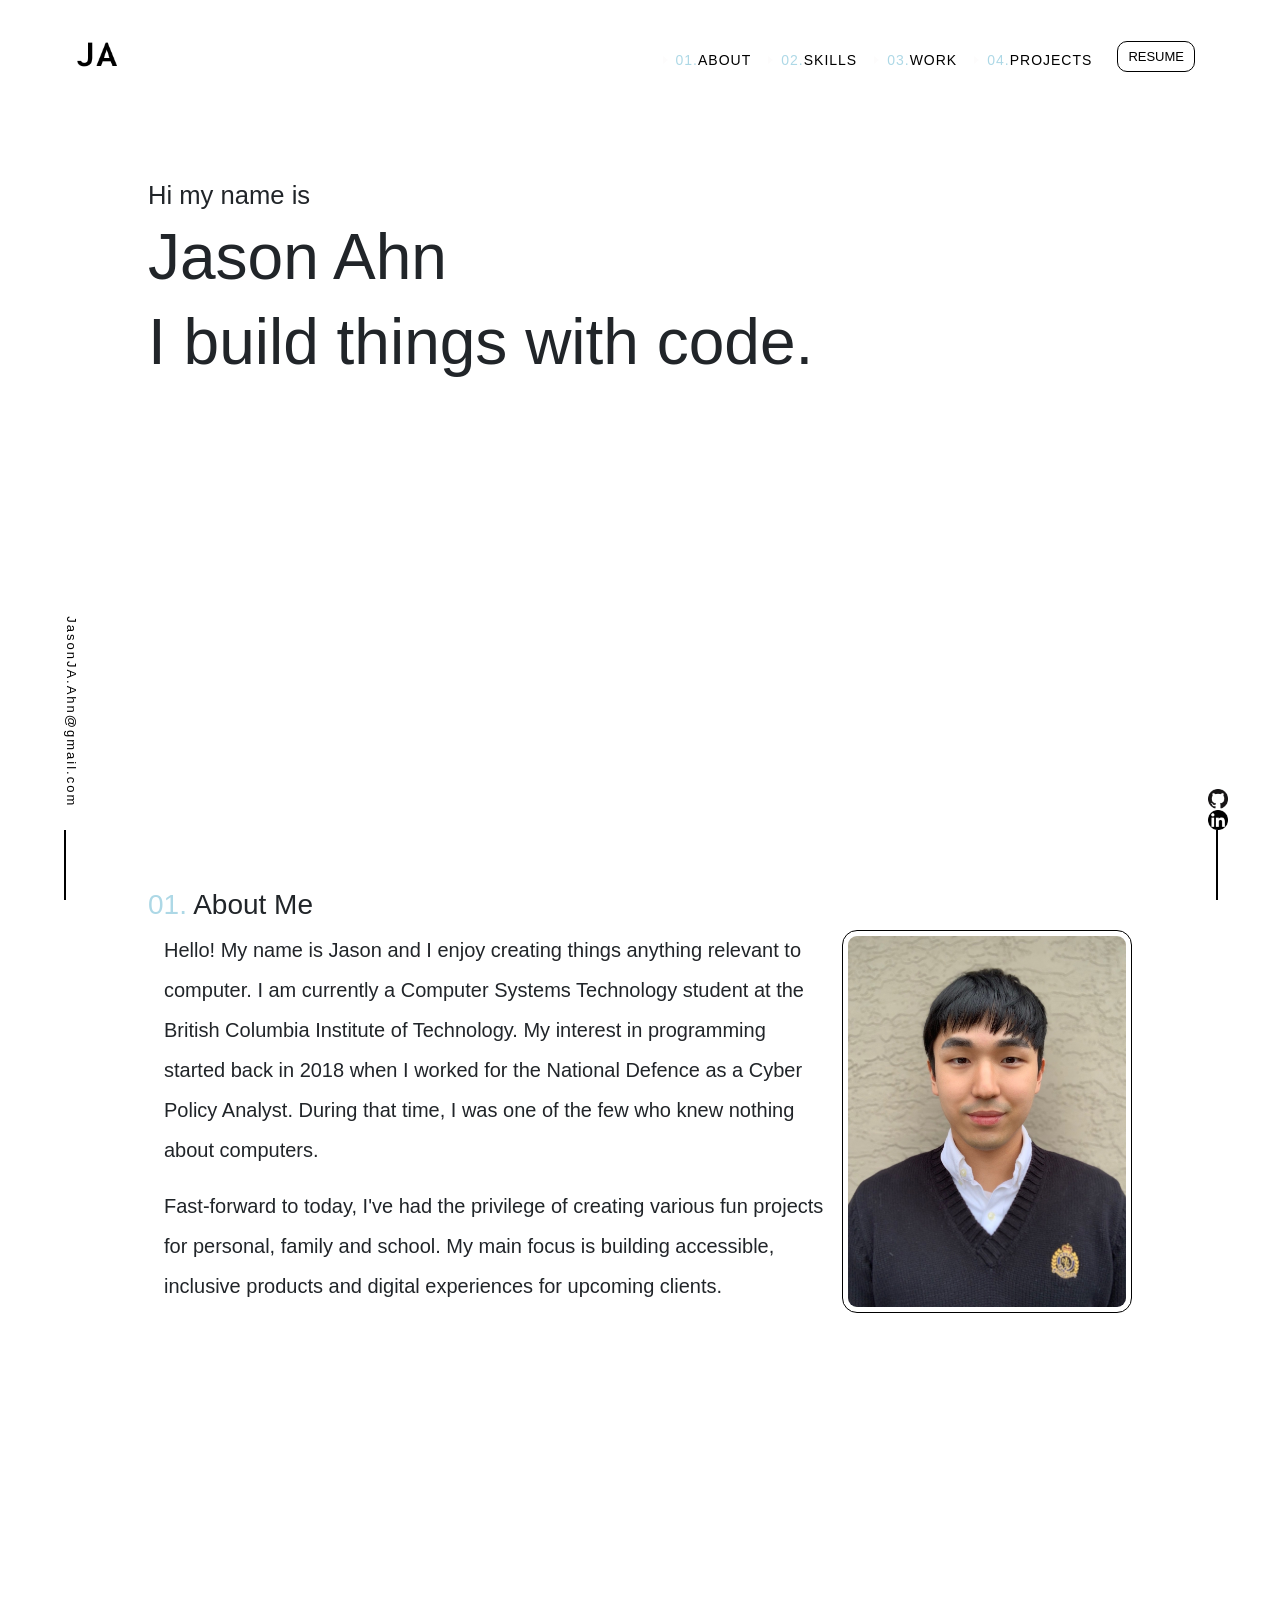
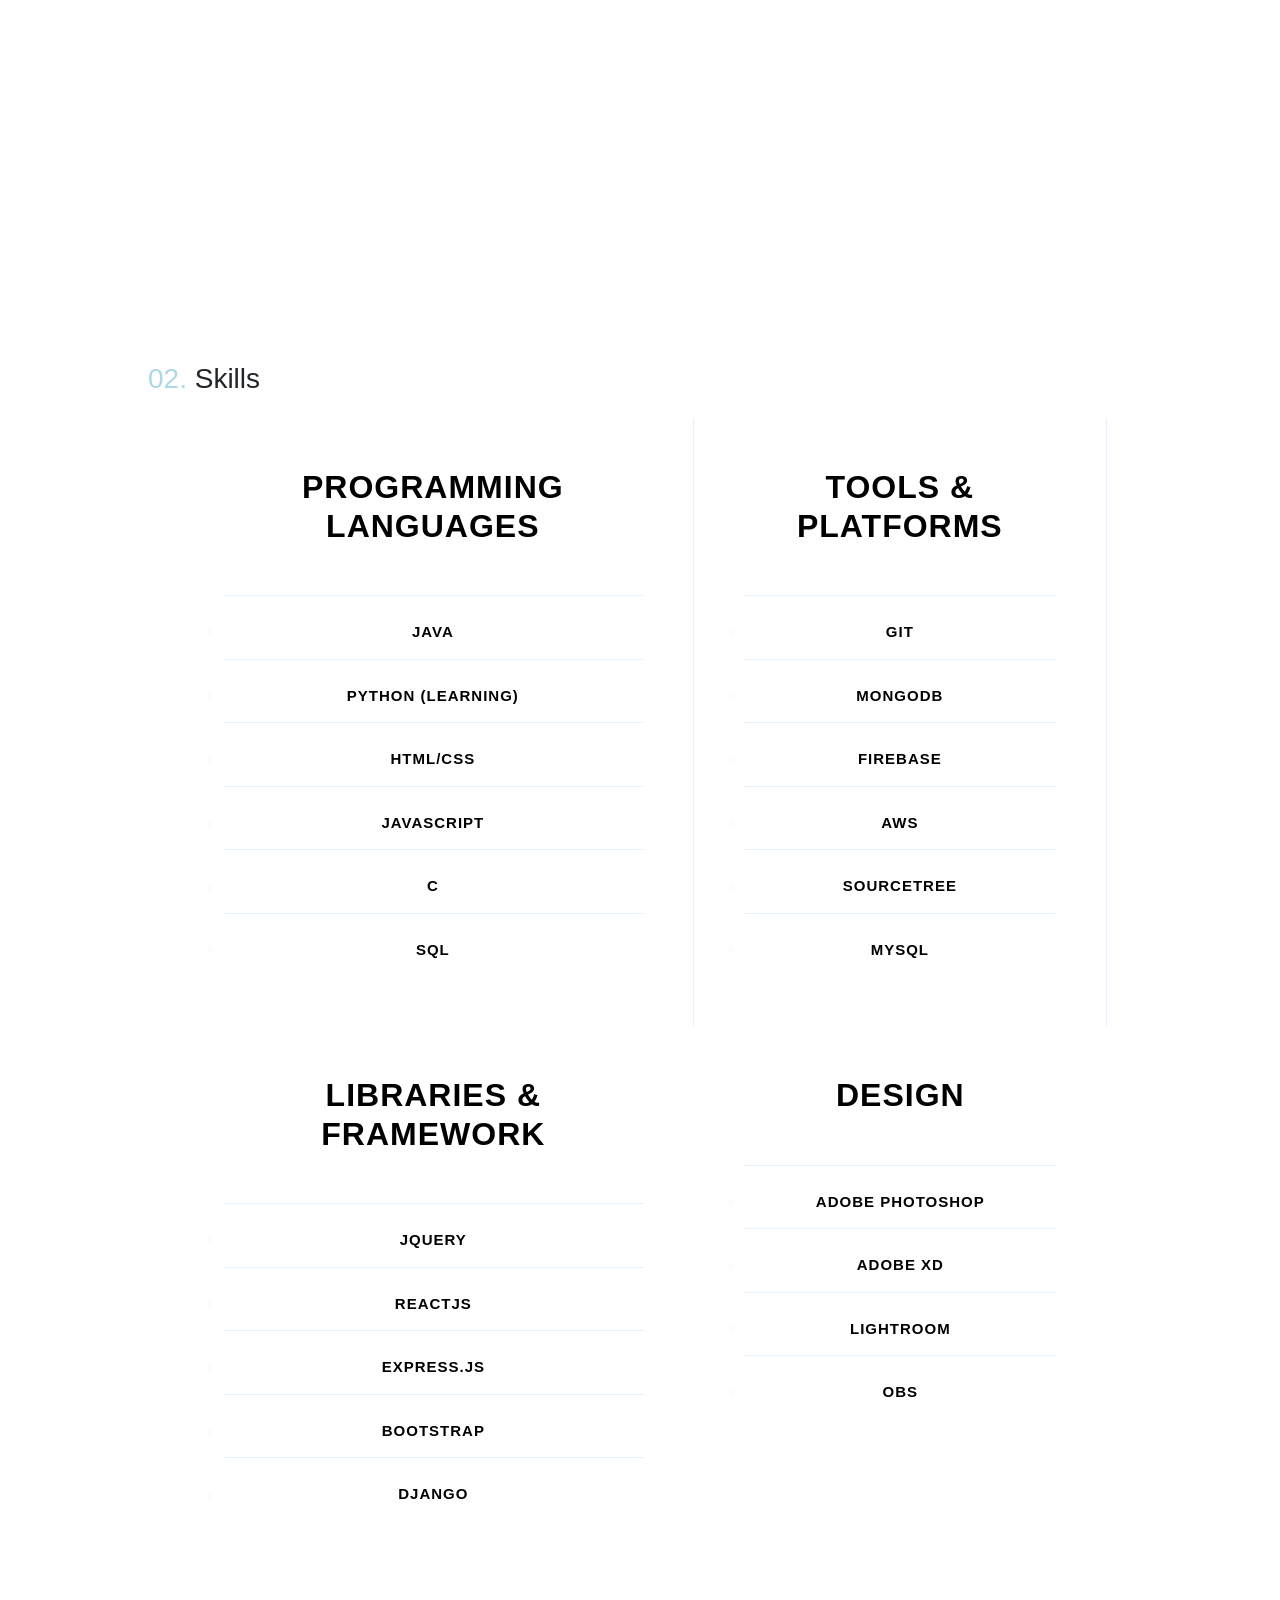
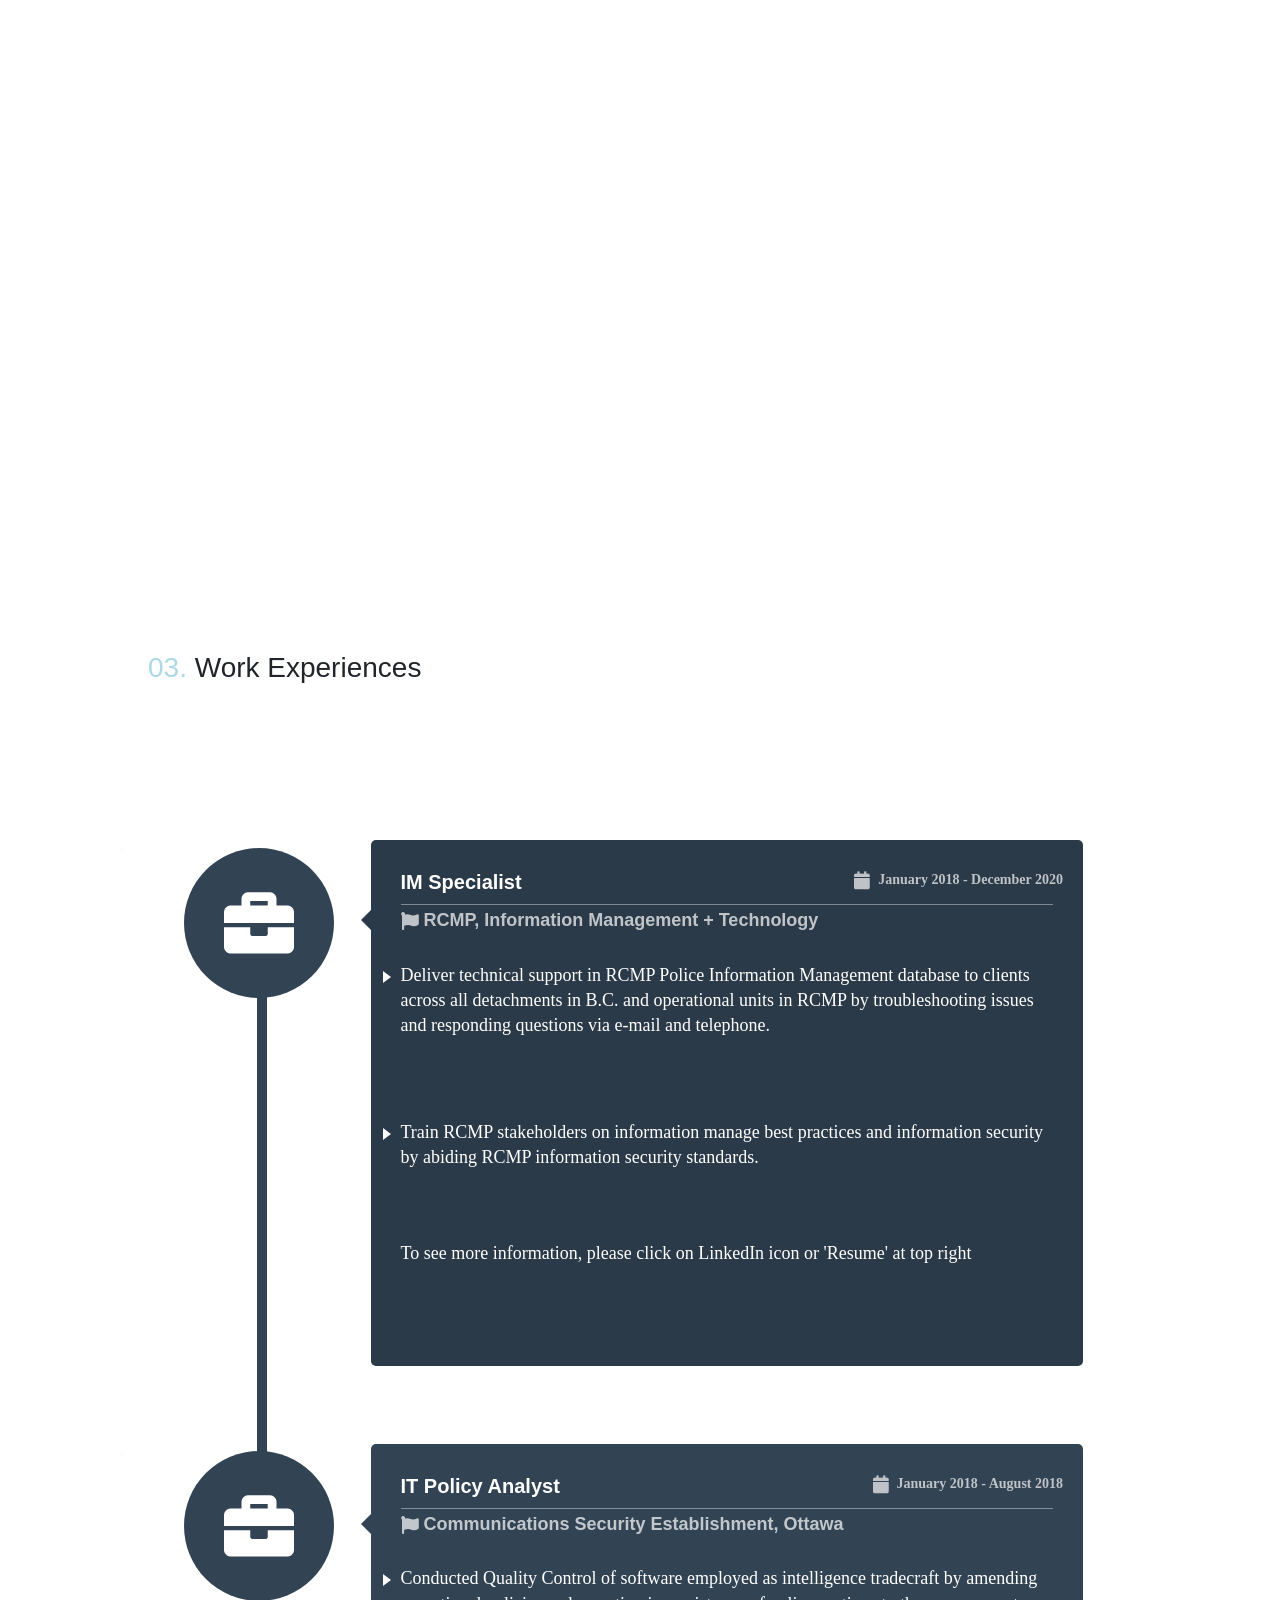
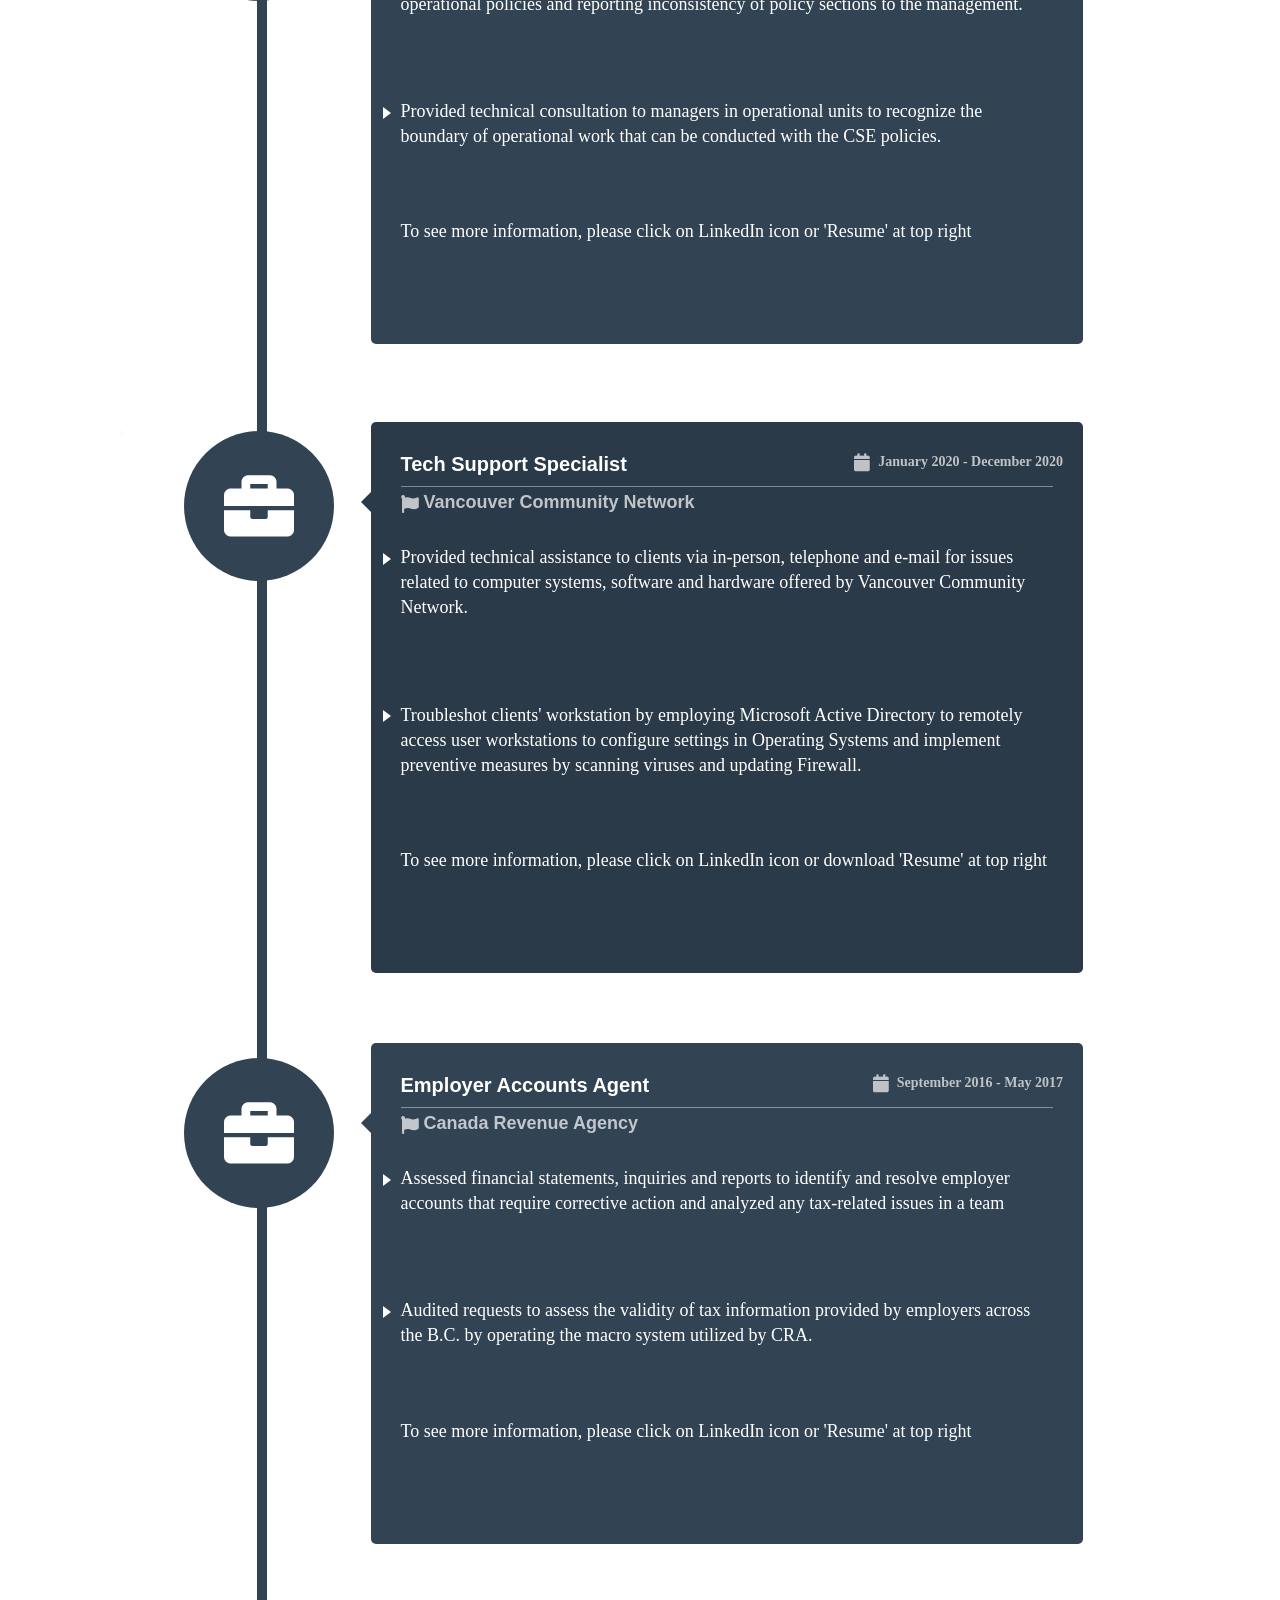
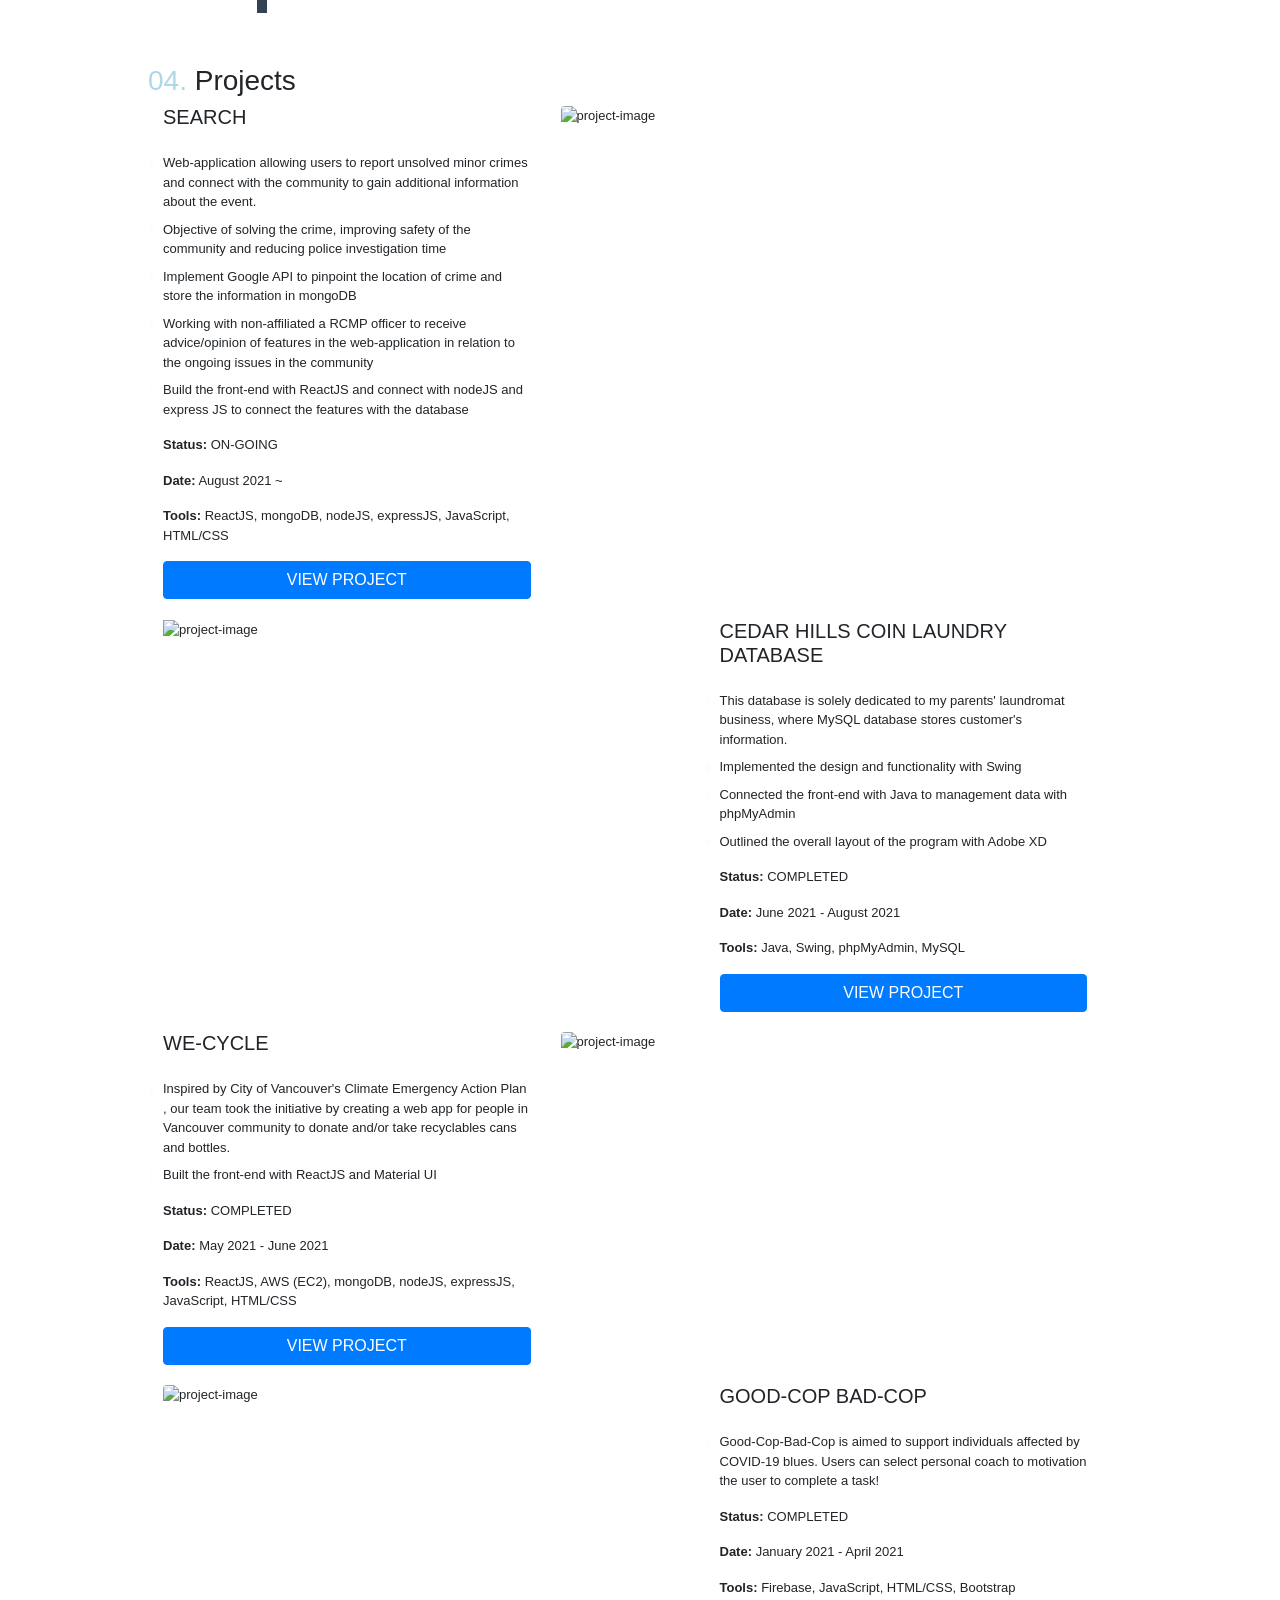
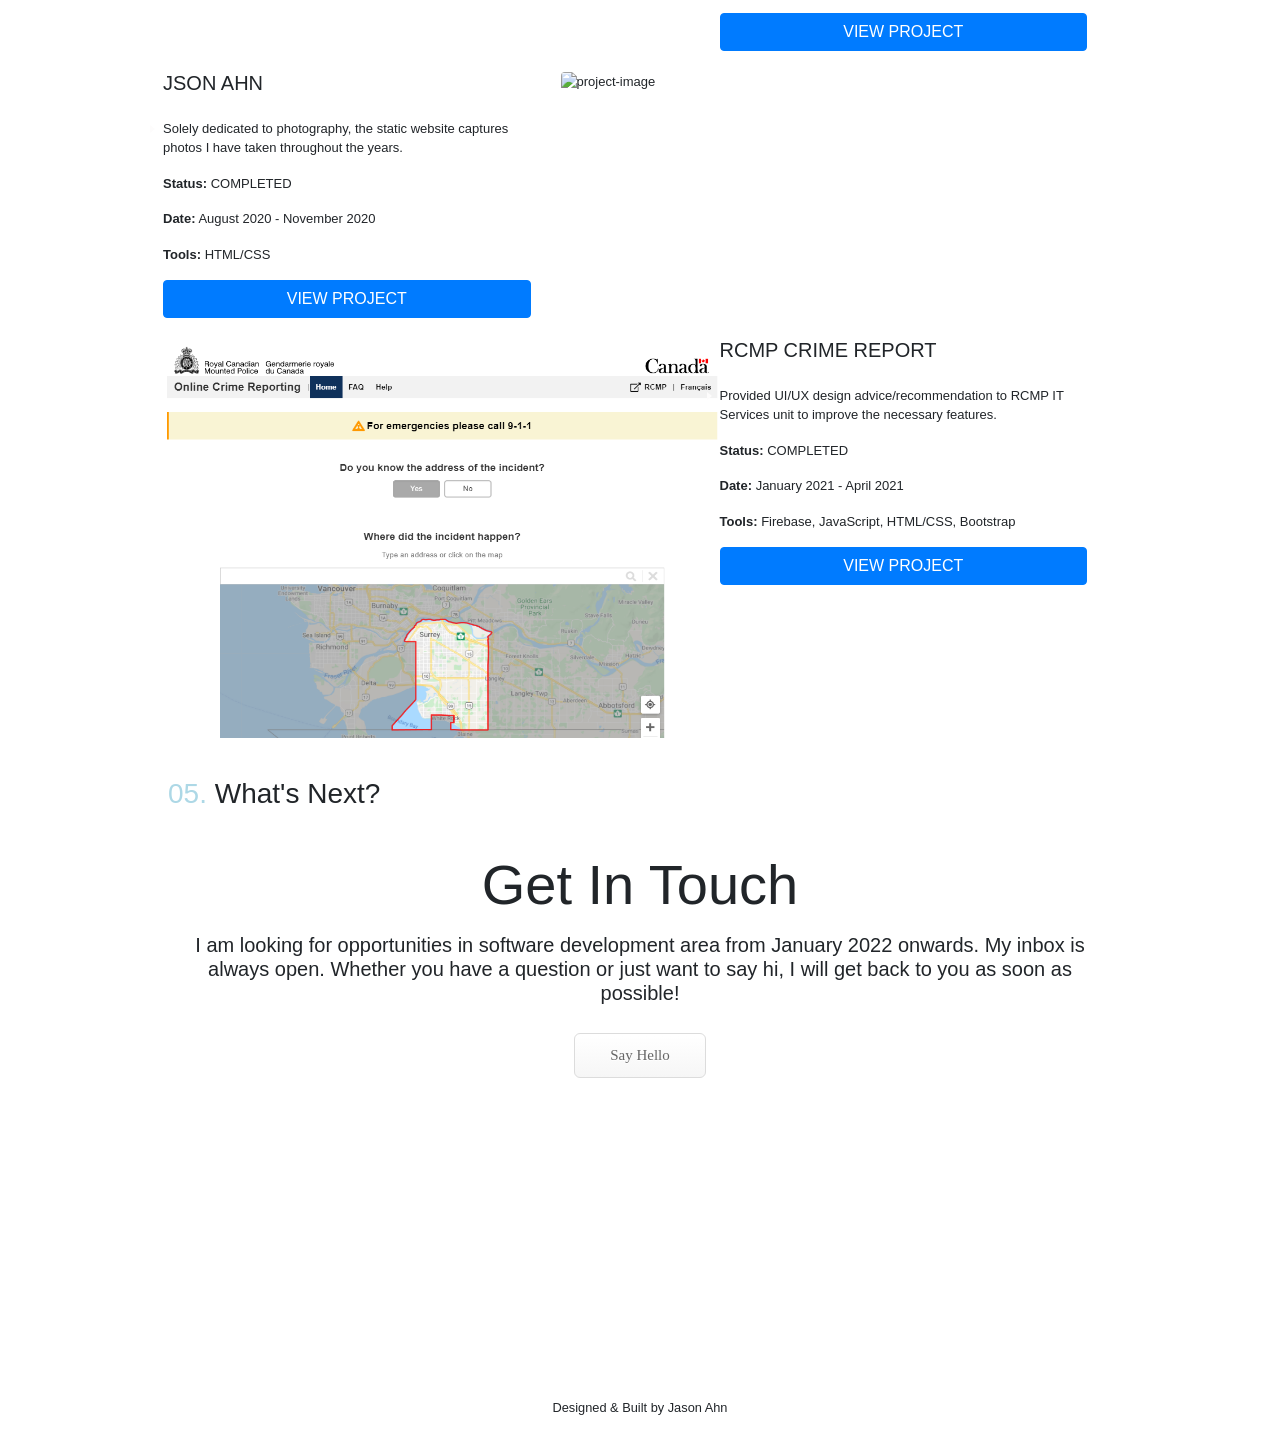
==== main.html @ 1be5b144 "Update project section" ====
<!DOCTYPE html>
<html lang="en">

<head>
    <!--  Meta  -->
    <meta charset="UTF-8" />
    <title>Jason Ahn</title>
    <meta content="width=device-width, initial-scale=1, minimum-scale=1.0" name="viewport" />
    
    <!--  Styles  -->
    <link rel="stylesheet" href="./style.css">
    <link rel="stylesheet" href="https://stackpath.bootstrapcdn.com/bootstrap/4.3.1/css/bootstrap.min.css"
        integrity="sha384-ggOyR0iXCbMQv3Xipma34MD+dH/1fQ784/j6cY/iJTQUOhcWr7x9JvoRxT2MZw1T" crossorigin="anonymous">

    <link rel="apple-touch-icon" sizes="180x180" href="/apple-touch-icon.png">
    <link rel="shortcut icon" type="image/png" sizes="32x32" href="./favicon_io/favicon-32x32.png">
    <link rel="shortcut icon" type="image/png" sizes="16x16" href="./favicon_io/favicon-16x16.png">
    <link rel="manifest" href="/site.webmanifest">
    <link rel="stylesheet" href="https://pro.fontawesome.com/releases/v5.10.0/css/all.css" integrity="sha384-AYmEC3Yw5cVb3ZcuHtOA93w35dYTsvhLPVnYs9eStHfGJvOvKxVfELGroGkvsg+p" crossorigin="anonymous"/>
</head>

<body class="bodyIndex">
    <header class="main-header">
        <div class="container">
            <nav class="navbar navbar-expand-lg main-nav px-0" id="navtop">
                <a class="navbar-brand" href="/mojo">
                    <img src="./logo.png" alt="rajeshdas.com">
                </a>
                <button class="navbar-toggler" type="button" data-toggle="collapse" data-target="#mainMenu"
                    aria-controls="mainMenu" aria-expanded="true" aria-label="Toggle navigation">
                    <span class="icon-bar icon-bar-1"></span>
                    <span class="icon-bar icon-bar-2"></span>
                    <span class="icon-bar icon-bar-3"></span>
                </button>
                <div class="collapse navbar-collapse" id="mainMenu">
                    <ul class="navbar-nav ml-auto text-uppercase f1" id="navbars">
                        <li>
                            <a href="#about" class="active-first" id = "first"><span
                                    style="color: lightblue">01.</span>About</a>
                        </li>
                        <li>
                            <a href="#skill" id = "second"><span style="color: lightblue">02.</span>Skills</a>
                        </li>
                        <li>
                            <a href="#work" id = "third"><span style="color: lightblue">03.</span>Work</a>
                        </li>
                        <li>
                            <a href="#project" id = "fourth"><span style="color: lightblue">04.</span>Projects</a>
                        </li>

                    </ul>

                    <div id="resume">
                        <a href = "../../resume/JasonAhn_Resume.pdf" download>
                            <button type="button" id = "resume-button">RESUME</button>
                        </a>
                    </div>
                </div>
            </nav>
        </div>
        <!-- /.container -->
    </header>

    <div id="front-page">
        <h5 id="hello">Hi my name is </h3>
            <h1 id="name">Jason Ahn</h1>
            <h1 id="code">I build things with code.</h1>
    </div>

    <div id="about-me">
        <div id = "about">
            <div id="about-me-heading">
                <h3><span style="color: lightblue">01. </span> About Me</h3>
            </div>
        </div>
        <div id="description">
            <div id="description-text-overall">
                <img id = "profile-pic" src = "photos/profile_pic.jpg" alt = "Jason Ahn" width = "30%" height = "auto" />
            
                <p id="description-text-one">
                    Hello! My name is Jason and I enjoy creating things anything relevant to computer.
                    I am currently a Computer Systems Technology student at the British Columbia Institute of
                    Technology.
                    My interest in programming started back in 2018 when I worked for the National Defence as a Cyber
                    Policy Analyst.
                    During that time, I was one of the few who knew nothing about computers.
                </p>

                <p id="description-text-two">
                    Fast-forward to today, I've had the privilege of creating various fun projects for personal, family
                    and school.
                    My main focus is building accessible, inclusive products and digital experiences for upcoming
                    clients.
                </p>

            </div>
        </div>
    </div>

    <div id="skills">
        <div id = "skill">
            <div id="skills-title">
                <h3><span style="color: lightblue">02. </span> Skills</h3>
            </div>
        </div>

        
    <div class="background">
        
          <div class="panel pricing-table">
            <div class = "first-wrap">
                <div class="pricing-plan">
                    <img src="https://s22.postimg.cc/8mv5gn7w1/paper-plane.png" alt="" class="pricing-img">
                    <h2 class="pricing-header">Programming Languages</h2>
                    <ul class="pricing-features">
                      <li class="pricing-features-item">Java</li>
                      <li class="pricing-features-item">Python (learning)</li>
                      <li class="pricing-features-item">HTML/CSS</li>
                      <li class="pricing-features-item">JavaScript</li>
                      <li class="pricing-features-item">C</li>
                      <li class="pricing-features-item">SQL</li>
                    </ul>
                  </div>
                  
                  <div class="pricing-plan">
                    <img src="https://s28.postimg.cc/ju5bnc3x9/plane.png" alt="" class="pricing-img">
                    <h2 class="pricing-header">Libraries & Framework</h2>
                    <ul class="pricing-features">
                      <li class="pricing-features-item">jQuery</li>
                      <li class="pricing-features-item">ReactJS</li>
                      <li class="pricing-features-item">Express.js</li>
                      <li class="pricing-features-item">Bootstrap</li>
                      <li class="pricing-features-item">Django</li>
                    </ul>
                  </div>
            </div>
            
            <div class = "second-wrap">
                <div class="pricing-plan">
                    <img src="https://s21.postimg.cc/tpm0cge4n/space-ship.png" alt="" class="pricing-img">
                    <h2 class="pricing-header">Tools & Platforms</h2>
                    <ul class="pricing-features">
                      <li class="pricing-features-item">Git</li>
                      <li class="pricing-features-item">MongoDB</li>
                      <li class="pricing-features-item">Firebase</li>
                      <li class="pricing-features-item">AWS</li>
                      <li class="pricing-features-item">SourceTree</li>
                      <li class="pricing-features-item">MySQL</li>
                    </ul>
                  </div>
                  
                  <div class="pricing-plan">
                      <img src="https://s21.postimg.cc/tpm0cge4n/space-ship.png" alt="" class="pricing-img">
                      <h2 class="pricing-header">Design</h2>
                      <ul class="pricing-features">
                        <li class="pricing-features-item">Adobe Photoshop</li>
                        <li class="pricing-features-item">Adobe XD</li>
                        <li class="pricing-features-item">Lightroom</li>
                        <li class="pricing-features-item">OBS</li>
                      </ul>
                    </div>
            </div>
          </div>
        </div>
      
    </div>

    <!-- https://getbootstrap.com/docs/4.0/components/list-group/ -->
    <div id="experience">
        <div id = "work">
            <div id="work-experiences">
                <h3><span style="color: lightblue">03. </span> Work Experiences</h3>
            </div>
        </div>

        <!-- OLDER VERSION OF EXPERIENCE SECTION
        <div id = "experience-info">
            <div class="list-group" id="myList" role="tablist">
                <a class="list-group-item list-group-item-action active bg-light text-dark" data-toggle="list" href="#rcmp" role="tab">Royal
                    Canadian Mounted Police</a>
                <a class="list-group-item list-group-item-action bg-light text-dark" data-toggle="list" href="#national-defence"
                    role="tab">National Defence</a>
                <a class="list-group-item list-group-item-action bg-light text-dark" data-toggle="list" href="#vcn" role="tab">Vancouver
                    Community Network</a>
                <a class="list-group-item list-group-item-action bg-light text-dark" data-toggle="list" href="#cra" role="tab">Canada Revenue
                    Agency</a>
            </div>
    
            <div class="tab-content" id="information">
                <div class="tab-pane active fade show active" id="rcmp" role="tabpanel">
                    <h6>Information Management Specialist</h6>
                    <p>January 2019 - December 2020</p>
                    <ul id="description">
                        <li>one</li>
                        <li>two</li>
                        <li>three</li>
                        <li>four</li>
                    </ul>
                </div>
                <div class="tab-pane fade" id="national-defence" role="tabpanel">...</div>
                <div class="tab-pane fade" id="vcn" role="tabpanel">...</div>
                <div class="tab-pane fade" id="cra" role="tabpanel">TEST</div>
            </div>
        </div>-->
    
        <!-- NEW -->
        <div id="workexperience" class="sectionClass">
            <div class="row ">
    
              <div class="fullWidth eight columns">
                <ul class="cbp_tmtimeline">
                  <li>
                    <div class="cbp_tmicon cbp_tmicon-phone">
                      <i class="fas fa-briefcase"></i>
                    </div>
                    <div class="cbp_tmlabel wow fadeInRight animated">
                      <h3>IM Specialist</h3>
                      <div class="date">
                        <i class="fa fa-calendar"></i>January 2018 - December 2020
                      </div>
                      <h4><i class="fa fa-flag"></i>RCMP, Information Management + Technology</h4>
                      <ul>
                          <li class = "projectParagraph">
                            Deliver technical support in RCMP Police Information Management database to clients across all detachments in B.C. and operational units in RCMP by troubleshooting issues and responding questions via e-mail and telephone.
                          </li>
                          <li class = "projectParagraph">
                              Train RCMP stakeholders on information manage best practices and information security by abiding RCMP information security standards.
                          </li>
                          <li class = "projectParagraph">
                            To see more information, please click on LinkedIn icon or 'Resume' at top right
                          </li>
                      </ul>

                    </div>
                  </li>
                  <li>
                    <div class="cbp_tmicon cbp_tmicon-screen">
                      <i class="fas fa-briefcase"></i>
                    </div>
                    <div class="cbp_tmlabel wow fadeInRight animated">
                      <h3>IT Policy Analyst</h3>
                      <h4><i class="fa fa-flag"></i>Communications Security Establishment, Ottawa</h4>
                      <div class="date"><i class="fa fa-calendar"></i>January 2018 - August 2018</div>
                      <ul>
                        <li class = "projectParagraph">
                            Conducted Quality Control of software employed as intelligence tradecraft by amending operational policies and reporting inconsistency of policy sections to the management.
                        </li>
                        <li class = "projectParagraph">
                            Provided technical consultation to managers in operational units to recognize the boundary of operational work that can be conducted with the CSE policies.
                        </li>
                        <li class = "projectParagraph">
                            To see more information, please click on LinkedIn icon or 'Resume' at top right
                        </li>
                    </ul>
                    </div>
                  </li>
                  <li>
                    <div class="cbp_tmicon cbp_tmicon-mail">
                      <i class="fas fa-briefcase"></i>
                    </div>
                    <div class="cbp_tmlabel wow fadeInRight animated">
                      <h3>Tech Support Specialist</h3>
                      <h4><i class="fa fa-flag"></i>Vancouver Community Network</h4>
                      <div class="date"><i class="fa fa-calendar"></i>January 2020 - December 2020</div>
                      <ul>
                        <li class = "projectParagraph">
                            Provided technical assistance to clients via in-person, telephone and e-mail for issues related to computer systems, software and hardware offered by Vancouver Community Network.
                        </li>
                        <li class = "projectParagraph">
                            Troubleshot clients' workstation by employing Microsoft Active Directory to remotely access user workstations to configure settings in Operating Systems and implement preventive measures by scanning viruses and updating Firewall.
                        </li>
                        <li class = "projectParagraph">
                            To see more information, please click on LinkedIn icon or download 'Resume' at top right
                        </li>
                    </ul>
                  </li>
                  <li>
                    <div class="cbp_tmicon cbp_tmicon-phone">
                      <i class="fas fa-briefcase"></i>
                    </div>
                    <div class="cbp_tmlabel wow fadeInRight animated">
                      <h3>Employer Accounts Agent</h3>
                      <h4><i class="fa fa-flag"></i>Canada Revenue Agency</h4>
                      <div class="date"><i class="fa fa-calendar"></i>September 2016 - May 2017</div>
                      <ul>
                        <li class = "projectParagraph">
                            Assessed financial statements, inquiries and reports to identify and resolve employer accounts that require corrective action and analyzed any tax-related issues in a team
                        </li>
                        <li class = "projectParagraph">
                            Audited requests to assess the validity of tax information provided by employers across the B.C. by operating the macro system utilized by CRA.
                        </li>
                        <li class = "projectParagraph">
                            To see more information, please click on LinkedIn icon or 'Resume' at top right
                        </li>
                    </ul>
                    </div>
                  </li>
                </ul>
              </div>
            </div>
          </div>

    <!--<div id = "projects">
        <div id = "project">
            <div id="my-projects">
                <h3><span style="color: lightblue">04. </span> Projects </h3>
            </div>
        </div>

        <div id = "cedar-database">
            <div id = "cedar-database-image-div">
                <img id = "cedar-database-image" src = "./photos/cedar-hills-database.png" width = "100%" height = "auto">
            </div>
            <div id = "cedar-database-description">
                <p id = "cedar-database-heading"><span>Completed: July 2021 - July 2021</span></p>
                <h5 id = "cedar-database-title">Cedar Hills Client Database</h5>
                <p id = "cedar-database-paragraph">This database is solely dedicated to my parents' laundromat business, where this database stores customer's information. 
                    <span style = "font-weight: bold">Technology: Java, Java Swing, MySQL</span> 
                </p>
            </div>
            <div id = "cedar-database-direct-link-wrapper">
                <a href = "https://github.com/j-ahn94/laundromat" alt = "We-Cycle main page">
                    <img id = "cedar-database-direct-link" src = "./photos/external-link.png" width = "20px" height = "20px">
                </a>
            </div>
        </div>

        <div id = "jphoto">
            <div id = "jphoto-image-div">
                <img id = "jphoto-image" src = "./photos/JPhoto.png" width = "100%" height = "auto">
            </div>
            <div id = "jphoto-description">
                <p id = "jphoto-heading"><span>Completed: June 2021 - August 2021</span></p>
                <h5 id = "jphoto-title">Ahn Lab</h5>
                <p id = "jphoto-paragraph">Created by Jason and Yeari Ahn to sell Jason's photos captured in BC, Canada.
                    <span style = "font-weight: bold">Technology: Python, Django, HTML/CSS</span> 
                </p>
            </div>
            <div id = "jphoto-direct-link-wrapper">
                <a href = "https://github.com/j-ahn94/JPhotoStore" alt = "J Photo Github page">
                    <img id = "jphoto-direct-link" src = "./photos/external-link.png" width = "20px" height = "20px">
                </a>
            </div>
        </div>


        <div id = "we-cycle">
            <div id = "we-cycle-image-div">
                <img id = "we-cycle-image" src = "./photos/we-cycle.png" width = "100%" height = "auto">
            </div>
            <div id = "we-cycle-description">
                <p id = "we-cycle-heading"><span>Completed: May 2021 - June 2021</span></p>
                <h5 id = "we-cycle-title">Wecycle</h5>
                <p id = "we-cycle-paragraph">Inspired by City of Vancouver's Climate Emergency Action Plan
                    , our team took the initiative by creating a web app for people in Vancouver community to donate and/or take recyclables cans and bottles.
                    <span style = "font-weight: bold">Technology: ReactJS, JavaScript, AWS, MongoDB, Firebase, Adobe XD, Figma</span> 
                </p>
            </div>
            <div id = "we-cycle-direct-link-wrapper">
                <a href = "http://ec2-34-211-120-230.us-west-2.compute.amazonaws.com:8001/" alt = "We-Cycle main page">
                    <img id = "we-cycle-direct-link" src = "./photos/external-link.png" width = "20px" height = "20px">
                </a>
            </div>
            
        </div>
        
        <div id = "good-cop-bad-cop">
            <div id = "good-cop-bad-cop-image-div">
                <img id = "good-cop-bad-cop-image" src = "./photos/good-cop-bad-cop.png" width = "100%" height = "auto">
            </div>
            <div id = "good-cop-bad-cop-description">
                <p id = "good-cop-bad-cop-heading"><span>Completed: Jan 2021 - April 2021</span></p>
                <h5 id = "good-cop-bad-cop-title">Good-Cop-Bad-Cop</h5>
                <p id = "good-cop-bad-cop-paragraph">Good-Cop-Bad-Cop is aimed to support individuals affected by COVID-19 blues.
                    Users can select personal coach to motivation the user to complete a task!
                    <span style = "font-weight: bold">Technology: HTML, CSS, JavaScript, Firebase, Adobe XD, Figma</span> 
                </p>
            </div>
            <div id = "good-cop-bad-cop-link-wrapper">
                <a href = "https://github.com/j-ahn94/Good-Cop-Bad-Cop" alt = "Good-Cop-Bad-Cop Github">
                    <img id = "good-cop-bad-cop-direct-link" src = "./photos/external-link.png" width = "20px" height = "20px">
                </a>
            </div>
        </div>

        <div id = "jsonahn">
            <div id = "jsonahn-image-div">
                <img id = "jsonahn-image" src = "./photos/jsonahn.png" width = "100%" height = "auto">
            </div>
            <div id ="jsonahn-description">
                <p id = "jsonahn-heading"><span>Completed: June 2020 - August 2020</span></p>
                <h5 id ="jsonahn-title">JSON</h5>
                <p id = "jsonahn-paragraph">Solely dedicated to photography, the static website captures photos I have taken throughout the years.
                    <span style = "font-weight: bold">Technology: HTML, CSS, Bootstrap</span> 
                </p>
            </div>
            <div id = "jsonahn-direct-link-wrapper">
                <a href = "https://www.jsonahn.com" alt = "JSON main page">
                    <img id = "json-direct-link" src = "./photos/external-link.png" width = "20px" height = "20px">
                </a>
            </div>
        </div>

        <div id ="rcmp-crime-report">
            <div id = "rcmp-crime-report-image-div">
                <img id = "rcmp-crime-report-image" src = "./photos/rcmp-crime-report.PNG" width = "100%" height = "auto">
            </div>
            <div id ="rcmp-crime-report-description">
                <p id = "rcmp-crime-report-heading"><span>Completed: November 2019 - January 2020</span></p>
                <h5 id = "rcmp-crime-report-title">RCMP Surrey Crime Report</h5>
                <p id = "rcmp-crime-report-paragraph">Conducting UI/UX design with Major Crime Unit to provide recommendations on improving the necessary features.
                    <span style = "font-weight: bold">Technology: Adobe XD, Figma</span> 
                </p>
            </div>
            <div id = "rcmp-crime-report-link-wrapper">
                <a href = "https://ocre-sielc.rcmp-grc.gc.ca/surrey/en" alt = "RCMP Crime Report Main Webpage">
                    <img id = "rcmp-crime-report-direct-link" src = "./photos/external-link.png" width = "20px" height = "20px">
                </a>
            </div>
        </div>
    </div>

-->
    




<div id = "projectJason">
    <div id="my-projects">
        <h3><span style="color: lightblue">04. </span> Projects </h3>
    </div>
</div>

<div class="container">
    <div class="row list-project">
        <div class="col-md-5 tablet-top">
            <div class="project-info-box mt-0">
                <h5>SEARCH</h5>
                <p>
                    <ul>
                        <li>Web-application allowing users to report unsolved minor crimes and connect with the community to gain additional information about the event.</li>
                        <li>Objective of solving the crime, improving safety of the community and reducing police investigation time</li>
                        <li>Implement Google API to pinpoint the location of crime and store the information in mongoDB</li>
                        <li>Working with non-affiliated a RCMP officer to receive advice/opinion of features in the web-application in relation to the ongoing issues in the community</li>
                        <li>Build the front-end with ReactJS and connect with nodeJS and express JS to connect the features with the database</li>
                    </ul>
                </p>
            </div>
            <!-- / project-info-box -->

            <div class="project-info-box mb-10">
                <p><b>Status:</b> ON-GOING</p>
                <p><b>Date:</b> August 2021 ~ </p>
                <p><b>Tools:</b> ReactJS, mongoDB, nodeJS, expressJS, JavaScript, HTML/CSS</p>
            </div>
            <!-- / project-info-box -->

            <a href="http://ec2-34-211-120-230.us-west-2.compute.amazonaws.com:8001/" target="_blank" class="btn btn-primary d-block">VIEW PROJECT</a>
        </div>
        <!-- / column -->

        <div class="col-md-7">
            <img src="https://dummyimage.com/560x400/000/dddeeb&text=To+be+cont." alt="project-image" width="560px" height="400px" class="rounded">
        </div>
        <!-- / column -->
    </div>
    <!-- / row list-project -->

    <div class="spacer-line-fw border-secondary opc-25 mt-30 mb-30">&nbsp;</div>

    <div class="row list-project">
        <div class="col-md-7">
            <img class = "imgClass" src="./photos/cedar-hills-database.png" width = "560px" height = "400px" alt="project-image" class="rounded tablet-top">
        </div>
        <!-- / column -->
        <div class="col-md-5">
            <div class="project-info-box mt-0">
                <h5>CEDAR HILLS COIN LAUNDRY DATABASE</h5>
                <p>
                    <ul>
                        <li>This database is solely dedicated to my parents' laundromat business, where MySQL database stores customer's information.</li>
                        <li>Implemented the design and functionality with Swing</li>
                        <li>Connected the front-end with Java to management data with phpMyAdmin</li>
                        <li>Outlined the overall layout of the program with Adobe XD</li>
                    </ul>
                </p>
            </div>
            <!-- / project-info-box -->

            <div class="project-info-box mb-10">
                <p><b>Status:</b> COMPLETED</p>
                <p><b>Date:</b> June 2021 - August 2021</p>
                <p><b>Tools:</b> Java, Swing, phpMyAdmin, MySQL</p>
            </div>
            <!-- / project-info-box -->

            <a href="https://github.com/j-ahn94/CedarDatabase" target="_blank" class="btn btn-primary d-block">VIEW PROJECT</a>
        </div>
        <!-- / column -->
    </div>
    <!-- / row list-project -->

    <div class="spacer-line-fw border-secondary opc-25 mt-30 mb-30">&nbsp;</div>

    <div class="row list-project">
        <div class="col-md-5 tablet-top">
            <div class="project-info-box mt-0">
                <h5>WE-CYCLE</h5>
                <p>
                    <ul>
                        <li>Inspired by City of Vancouver's Climate Emergency Action Plan
                            , our team took the initiative by creating a web app for people in Vancouver community to donate and/or take recyclables cans and bottles.</li>
                        <li>Built the front-end with ReactJS and Material UI </li>
                    </ul>
                </p>
            </div>
            <!-- / project-info-box -->

            <div class="project-info-box mb-10">
                <p><b>Status:</b> COMPLETED</p>
                <p><b>Date:</b> May 2021 - June 2021</p>
                <p><b>Tools:</b> ReactJS, AWS (EC2), mongoDB, nodeJS, expressJS, JavaScript, HTML/CSS</p>
            </div>
            <!-- / project-info-box -->

            <a href="http://ec2-34-211-120-230.us-west-2.compute.amazonaws.com:8001/" target="_blank" class="btn btn-primary d-block">VIEW PROJECT</a>
        </div>
        <!-- / column -->

        <div class="col-md-7">
            <img src="./photos/we-cycle.png" alt="project-image" width="560px" height="400px" class="rounded">
        </div>
        <!-- / column -->
    </div>
    <!-- / row list-project -->

    <div class="spacer-line-fw border-secondary opc-25 mt-30 mb-30">&nbsp;</div>

    <div class="row list-project">
        <div class="col-md-7">
            <img src="./photos/good-cop-bad-cop.png" alt="project-image" width="560px" height="400px" class="rounded tablet-top">
        </div>
        <!-- / column -->
        <div class="col-md-5">
            <div class="project-info-box mt-0">
                <h5>GOOD-COP BAD-COP</h5>
                <p>
                    <ul>
                        <li>Good-Cop-Bad-Cop is aimed to support individuals affected by COVID-19 blues.
                            Users can select personal coach to motivation the user to complete a task! 
                        </li>
                    </ul>
                </p>
            </div>
            <!-- / project-info-box -->

            <div class="project-info-box mb-10">
                <p><b>Status:</b> COMPLETED</p>
                <p><b>Date:</b> January 2021 - April 2021</p>
                <p><b>Tools:</b> Firebase, JavaScript, HTML/CSS, Bootstrap</p>
            </div>
            <!-- / project-info-box -->

            <a href="https://github.com/j-ahn94/Good-Cop-Bad-Cop" target="_blank" class="btn btn-primary d-block">VIEW PROJECT</a>
        </div>
        <!-- / column -->
    </div>
    <!-- / row list-project -->

    <div class="spacer-line-fw border-secondary opc-25 mt-30 mb-30">&nbsp;</div>

    <div class="row list-project">
        <div class="col-md-5 tablet-top">
            <div class="project-info-box mt-0">
                <h5>JSON AHN</h5>
                <p>
                    <ul>
                        <li>
                            Solely dedicated to photography, the static website captures photos I have taken throughout the years.
                        </li>
                    </ul>
                </p>
            </div>
            <!-- / project-info-box -->

            <div class="project-info-box mb-10">
                <p><b>Status:</b> COMPLETED</p>
                <p><b>Date:</b> August 2020 - November 2020</p>
                <p><b>Tools:</b> HTML/CSS </p>
            </div>
            <!-- / project-info-box -->

            <a href="https://www.jsonahn.com" target="_blank" class="btn btn-primary d-block">VIEW PROJECT</a>
        </div>
        <!-- / column -->

        <div class="col-md-7">
            <img src="./photos/jsonahn.png" alt="project-image" width="560px" height="310px" class="rounded">
        </div>
        <!-- / column -->
    </div>
    <!-- / row list-project -->

    <div class="spacer-line-fw border-secondary opc-25 mt-30 mb-30">&nbsp;</div>

    <div class="row list-project">
        <div class="col-md-7">
            <img src="./photos/rcmp-crime-report.PNG" alt="project-image" width="560px" height="400px" class="rounded tablet-top">
        </div>
        <!-- / column -->
        <div class="col-md-5">
            <div class="project-info-box mt-0">
                <h5>RCMP CRIME REPORT</h5>
                <p>
                    <ul>
                        <li>
                            Provided UI/UX design advice/recommendation to RCMP IT Services unit to improve the necessary features.
                        </li>
                    </ul>
                </p>
            </div>
            <!-- / project-info-box -->

            <div class="project-info-box mb-10">
                <p><b>Status:</b> COMPLETED</p>
                <p><b>Date:</b> January 2021 - April 2021</p>
                <p><b>Tools:</b> Firebase, JavaScript, HTML/CSS, Bootstrap</p>
            </div>
            <!-- / project-info-box -->

            <a href="https://github.com/j-ahn94/Good-Cop-Bad-Cop" target="_blank" class="btn btn-primary d-block">VIEW PROJECT</a>
        </div>
        <!-- / column -->
    </div>
    <!-- / row list-project -->

    <div class="spacer-line-fw border-secondary opc-25 mt-30 mb-30">&nbsp;</div>
</div>

<!--
        <div id ="rcmp-crime-report">
            <div id = "rcmp-crime-report-image-div">
                <img id = "rcmp-crime-report-image" src = "./photos/rcmp-crime-report.PNG" width = "100%" height = "auto">
            </div>
            <div id ="rcmp-crime-report-description">
                <p id = "rcmp-crime-report-heading"><span>Completed: November 2019 - January 2020</span></p>
                <h5 id = "rcmp-crime-report-title">RCMP Surrey Crime Report</h5>
                <p id = "rcmp-crime-report-paragraph">Conducting UI/UX design with Major Crime Unit to provide recommendations on improving the necessary features.
                    <span style = "font-weight: bold">Technology: Adobe XD, Figma</span> 
                </p>
            </div>
            <div id = "rcmp-crime-report-link-wrapper">
                <a href = "https://ocre-sielc.rcmp-grc.gc.ca/surrey/en" alt = "RCMP Crime Report Main Webpage">
                    <img id = "rcmp-crime-report-direct-link" src = "./photos/external-link.png" width = "20px" height = "20px">
                </a>
            </div>
        </div>
    </div>
-->

<div id = "next">
    <div id="next-title">
        <h3><span style="color: lightblue">05. </span> What's Next? </h3>
    </div>
    <div id = "get-in-touch">
        <h3>Get In Touch</h3>
    </div>
    <div id = "opportunities">
        <h5>I am looking for opportunities in software development area from January 2022 onwards.
        My inbox is always open. Whether you have a question or just want to say hi, I will get back to you as soon
        as possible!
        </h5>
    </div>
</div>

<div id = "last-button">
    <a href="&#109;&#97;&#105;&#108;&#116;&#111;&#58;%4A%61%73%6F%6E%4A%41%2E%41%68%6E%40%67%6D%61%69%6C%2E%63%6F%6D" class="myButton">Say Hello</a>
</div>

    <script>
        $('#myList a[href="#profile"]').tab('show') // Select tab by name
        $('#myList a:first-child').tab('show') // Select first tab
        $('#myList a:last-child').tab('show') // Select last tab
        $('#myList a:nth-child(3)').tab('show') // Select third tab
    </script>
</div>


<div id = "overall">
    <div id = "sticky-line-right">
        <p id = "right-paragraph">
            <A HREF="&#109;&#97;&#105;&#108;&#116;&#111;&#58;%4A%61%73%6F%6E%4A%41%2E%41%68%6E%40%67%6D%61%69%6C%2E%63%6F%6D">
                JasonJA.Ahn@gmail.com</p>
            </A>
        <div id = "right-line"></div>
    </div>

    <p id = "footer-paragraph">Designed & Built by Jason Ahn</p>

    <div id = "sticky-line-left">
        <a href = "https://www.google.ca" id = "github">
            <img src = "photos/github.png" alt = "Jason's Github page" width = "20px" height = "20px">
        </a>
        
        <a href = "https://www.google.ca" id = "linkedin">
            <img src = "photos/linkedin.png" alt = "Jason's Linkedin page" width = "20px" height = "20px">
        </a>
        
        <div id = "left-line"></div>
    </div>
</div>


    </div>

    <!-- Bootstrap core JavaScript
    ================================================== -->
    <!-- Placed at the end of the document so the pages load faster -->
    <script src="https://cdnjs.cloudflare.com/ajax/libs/jquery/2.1.1/jquery.min.js"></script>
    <script src="https://cdnjs.cloudflare.com/ajax/libs/popper.js/1.14.7/umd/popper.min.js"
        integrity="sha384-UO2eT0CpHqdSJQ6hJty5KVphtPhzWj9WO1clHTMGa3JDZwrnQq4sF86dIHNDz0W1"
        crossorigin="anonymous"></script>
    <script src="https://stackpath.bootstrapcdn.com/bootstrap/4.3.1/js/bootstrap.min.js"
        integrity="sha384-JjSmVgyd0p3pXB1rRibZUAYoIIy6OrQ6VrjIEaFf/nJGzIxFDsf4x0xIM+B07jRM"
        crossorigin="anonymous"></script>
    <!-- Scripts -->
    <script type="text/javascript">
        var prevScrollpos = window.pageYOffset;
        window.onscroll = function () {
            var currentScrollpos = window.pageYOffset;
            if (prevScrollpos > currentScrollpos) {
                document.getElementById("navtop").style.top = "0";
            } else {
                document.getElementById("navtop").style.top = "-100px";
            }

            prevScrollpos = currentScrollpos;
        }

        $(function(){
            var navMain = $("#mainMenu");
            navMain.on("click", "a", null, function() {
                navMain.collapse('hide');
            });
        });
    </script>
    <script src="./index.js"></script>
    <script src="./workExperience.js"></script>
    
</body>

</html>
---- style.css ----
/* INDEX HTML STYLING */
/*********************/
/*********************/
/*********************/

* {
    padding: 0;
    margin: 0;
    box-sizing: border-box;
}



#national-defence {
  float: right !important;
}

#index-body {
    width: 100%;
    height: 100vh;
    animation: change-background 6s ease;
    animation-delay: 4.5s;
}


#logo {
    animation: fill 1.3s ease forwards 7.0s, zoom 6.0s ease-in;
    animation-delay: 4.0s;
}

#log1{
  position: relative;
  width: 100%; 
  height: 100%;
  display: flex;
  justify-content: center;
  align-items: center;
  padding-left: 1rem;
  padding-right: 1rem;
}

#logo path:nth-child(1) {
    stroke-dasharray: 162.4;
    stroke-dashoffset: 162.4;
    animation: line-anim 2s ease forwards;
}

#logo path:nth-child(2) {
    stroke-dasharray: 240.7;
    stroke-dashoffset: 240.7;
    animation: line-anim 2s ease forwards 0.3s;
}

#logo path:nth-child(3) {
    stroke-dasharray: 259.2;
    stroke-dashoffset: 259.2;
    animation: line-anim 2s ease forwards 0.6s;
}

#logo path:nth-child(4) {
    stroke-dasharray: 256.3;
    stroke-dashoffset: 256.3;
    animation: line-anim 2s ease forwards 0.9s;
}

#logo path:nth-child(5) {
    stroke-dasharray: 294.5;
    stroke-dashoffset: 294.5;
    animation: line-anim 2s ease forwards 1.2s;
}

#logo path:nth-child(6) {
    stroke-dasharray: 240.7;
    stroke-dashoffset: 240.7;
    animation: line-anim 2s ease forwards 1.5s;
}

#logo path:nth-child(7) {
    stroke-dasharray: 264.8;
    stroke-dashoffset: 264.8;
    animation: line-anim 2s ease forwards 1.8s;
}

#logo path:nth-child(8) {
    stroke-dasharray: 294.5;
    stroke-dashoffset: 294.5;
    animation: line-anim 2s ease forwards 2.1s;
}


@keyframes line-anim{
    to{
        stroke-dashoffset: 0;
    }
}

@keyframes fill{
    from {
        fill: transparent;
    }
    to {
        fill: black;
    }
}

@keyframes zoom {
    0% {
        transform: scale(1.0, 1.0);
    }50% {
        transform: scale(3.0, 3.0);
    }
    100% {
        transform: scale(40.0, 40.0);
    }
}

@keyframes change-background {
    0% {
      background: white;
    }
    30% {
        background: white;
    }
    70% {
      background: black;
    }
    100% {
      background: black;
    }
  }



/* HEADING HTML STYLING */
/*********************/
/*********************/
/*********************/

/**
 * index.scss
 * - Add any styles you want here!
 */

  /* main-header start */
  [data-target="#mainMenu"] {
    position: relative;
    z-index: 999;
  }

  #mainMenu li > a {
    font-size: 12px;
    letter-spacing: 1px;
    color: black;
    font-weight: 400;
    position: relative;
    z-index: 1;
    text-decoration: none;
  }

.bodyIndex {
    animation: back-to-white 3s ease;
    display: flex;
    flex-direction: column;
    min-height: 100vh;
}

  @keyframes back-to-white {
    0% {
      background: black;
    }
    30% {
        background: black;
    }
    70% {
      background: white;
    }
    100% {
      background: white;
    }
  }

  .main-header.fixed-nav #mainMenu li > a {
    color: black;
    text-decoration: none;
  }
  
  #navbars li {
    animation: fadeIn 1s ease-in both;
  }

  #navbars li a {
    font-size: 14px;
  }

  #navbars li:nth-child(1) {
      animation-delay: 0.3s;
  }

  #navbars li:nth-child(2) {
      animation-delay: 0.6s;
  }

  #navbars li:nth-child(3) {
      animation-delay: 0.9s;
  }

  #navbars li:nth-child(4) {
      animation-delay: 1.2s;
  }

  #resume {
    border-radius: 10px;
    border: 1px solid black;
  }

  #resume button {
      animation: fadeIn 1s ease-in both;
      animation-delay: 1.5s;
      text-align: center;
  }
  
  #resume-button {
      text-align: center;
  }

  @keyframes fadeIn {
	from {
		opacity: 0;
		transform: translate3d(0, -20%, 0);
	}
	to {
		opacity: 1;
		transform: translate3d(0, 0, 0);
	}
}

#resume {
  padding-right: 10px;
  padding-left: 10px;
  padding-top: 5px;
  padding-bottom: 5px;
  margin-left: 25px;
}

  #resume button {
      border-radius: 20px;
      background: none;
      border: none;
      color: black;
      cursor: pointer;
  }

  #mainMenu li:not(:last-of-type) {
    margin-right: 30px;
  }
  
  #mainMenu li > a::before {
    position: absolute;
    content: "";
    width: calc(100% - 1px);
    height: 1px;
    background: black;
    bottom: -6px;
    left: 0;
    -webkit-transform: scale(0, 1);
    -ms-transform: scale(0, 1);
    transform: scale(0, 1);
    -webkit-transform-origin: right center;
    -ms-transform-origin: right center;
    transform-origin: right center;
    z-index: -1;
  
    -webkit-transition: transform 0.5s ease;
    transition: transform 0.5s ease;
  }
  
  #mainMenu li > a:hover::before,
  #mainMenu li > a.active::before {
    -webkit-transform: scale(1, 1);
    -ms-transform: scale(1, 1);
    transform: scale(1, 1);
    -webkit-transform-origin: left center;
    -ms-transform-origin: left center;
    transform-origin: left center;
  }
  
  .main-header.fixed-nav #mainMenu li > a::before {
    background: #000;
  }
  
  .main-header {
    position: fixed;
    top: 25px;
    left: 0;
    z-index: 99;
    width: 100%;
    -webkit-transition: all 0.4s ease;
    transition: all 0.4s ease;
  }
  
  .main-header.fixed-nav {
    top: 0;
    background: black;
    -webkit-box-shadow: 0 8px 12px -8px rgba(0, 0, 0, 0.09);
    box-shadow: 0 8px 12px -8px rgba(0, 0, 0, 0.09);
    -webkit-transition: all 0.4s ease;
    transition: all 0.4s ease;
  }
  
  .main-header.fixed-nav .navbar-brand > img:last-of-type {
    display: block;
  }
  
  .main-header.fixed-nav .navbar-brand > img:first-of-type {
    display: none;
  }

  .navbar-brand {
    color: black;
  }

  .main-header .navbar-brand img {
    max-width: 40px;
    animation: fadeInLeft 0.4s both 0.4s;
    margin-left: -0.5rem;
  }

  /* main-header end */
  @media (max-width: 991px) {
    /*header starts*/
  
    #mainMenu {
        background-color: rgb(233, 227, 227);
        height: 100rem;
        width: 100%;
    }

    /*.navbar-brand {
      margin-left: -200px;
    }*/

    #mainMenu a {
        text-align: center;
    }

    #mainMenu #first {
        margin-right: 30px;
    }

    #mainMenu #third {
        margin-right: 36px;
    }

    #mainMenu #fourth {
        margin-right: 45px;
    }

    #resume {
        margin-top: 20px;
        border: 1px solid transparent;
        margin-right: 58px;
        text-align: center;
    }

    li:before {   
        content: "";  
        border-color: transparent white !important;
        border-style: solid;  
        border-width: 0.35em 0 0.35em 0.45em;  
        display: block;  
        height: 0;  
        width: 0;  
        left: -1em;  
        top: 1.1em;  
        position: relative;  
    } 
    
    .collapse.in {
      display: block !important;
      padding: 0;
      clear: both;
    }
  
    .navbar-toggler {
      margin: 0;
      padding: 0;
      width: 40px;
      height: 40px;
      position: absolute;
      top: 25px;
      right: 0px;
      border: none;
      border-radius: 0;
      outline: none !important;
    }
  
    .main-header .navbar {
      float: none;
      width: 100%;
      padding-left: 0;
      padding-right: 0;
      text-align: center;
    }
  
    .main-header .navbar-nav {
      margin-top: 70px;
    }
  
    .main-header .navbar-nav li .nav-link {
      text-align: center;
      padding: 20px 15px;
      border-radius: 0px;
    }
  
    /**/
    .main-header .navbar-toggler .icon-bar {
      background-color: black;
      margin: 0 auto 6px;
      border-radius: 0;
      width: 30px;
      height: 3px;
      position: absolute;
      right: 0;
      -webkit-transition: all 0.2s ease;
      transition: all 0.2s ease;
    }
  
    .main-header .navbar .navbar-toggler .icon-bar:first-child {
      margin-top: 3px;
    }
  
    .main-header .navbar-toggler .icon-bar-1 {
      width: 10px;
      top: 0px;
    }
  
    .main-header .navbar-toggler .icon-bar-2 {
      width: 16px;
      top: 12px;
    }
  
    .main-header .navbar-toggler .icon-bar-3 {
      width: 20px;
      top: 21px;
    }
  
    .main-header .current .icon-bar {
      margin-bottom: 5px;
      border-radius: 0;
      display: block;
    }
  
    .main-header .current .icon-bar-1 {
      width: 18px;
    }
  
    .main-header .current .icon-bar-2 {
      width: 30px;
    }
  
    .main-header .current .icon-bar-3 {
      width: 10px;
    }
  
    .main-header .navbar-toggler:hover .icon-bar {
      background-color: black;
    }
  
    .main-header .navbar-toggler:focus .icon-bar {
      background-color:black;
    }
  
    #we-cycle-image-div {
      margin-top: 100px;
    }

    #we-cycle-direct-link-wrapper {
      margin-top: 150px;
      margin-left: -100px;
    }

    #good-cop-bad-cop {
      margin-top: 200px;
    }

    
    /*header ends*/
  }

/* FRONT PAGE INTRO HTML STYLING */
/*********************/
/*********************/
/*********************/

#front-page {
    width: 80%;
    margin: 10rem auto;
    padding: 20px;
}



@media screen and (max-width: 2500px) {
    #hello {
        font-size: 2vw;
    }
    
    #name {
        font-size: 5vw;
    }
    
    #code {
        font-size: 5vw;
    }
}

@media screen and (max-width: 1500px) {
    #hello {
        font-size: 2vw;
    }
    
    #name {
        font-size: 5vw;
    }
    
    #code {
        font-size: 5vw;
    }
}

@media screen and (max-width: 1200px) {
    #hello {
        font-size: 2vw;
    }
    
    #name {
        font-size: 5vw;
    }
    
    #code {
        font-size: 5vw;
    }
}

@media screen and (max-width: 1100px) {
  #good-cop-bad-cop {
    margin-top: 200px;
  }
}

@media screen and (max-width: 988px) {
  #mainMenu #navbars #first {
    font-size: 3vw;
  }

  #mainMenu #navbars #second {
    font-size: 3vw;
  }

  #mainMenu #navbars #third {
    font-size: 3vw;
  }

  #mainMenu #navbars #fourth {
    font-size: 3vw;
  }

  #mainMenu #navbars #first {
    font-size: 3vw;
  }

  #resume-button {
    font-size: 3vw;
  }

  #we-cycle {
    display: block;
    margin-bottom: 300px;
  }

  #we-cycle-image {
    width: 100%;
    height: auto;
    margin-bottom: 100px;
  }

  #we-cycle-description {
    margin-top: 150px;
    text-align: center;
    margin-right: 10%;
  }
}

@media screen and (max-width: 900px) {
    #hello {
        font-size: 2vw;
    }
    
    #name {
        font-size: 5vw;
    }
    
    #code {
        font-size: 5vw;
    }
}

@media screen and (max-width: 898px) {
  #cedar-database-image-div {
    width: 100%;
    height: 100%;
    margin-left: 100px;
  }
  
  #cedar-database-description {
    margin-top: 200px;
    text-align: center;
    margin-left: -80%;
  }

  #cedar-database-paragraph {
    margin-left: 300px;
    position: absolute;
  }

  #cedar-database-direct-link-wrapper {
    margin-left: 50px;
    margin-top: 200px;
  }

  #jphoto-image-div {
    width: 100%;
    height: 100%;
    margin-left: 100px;
  }
  
  #jphoto-description {
    margin-top: 250px;
    text-align: center;
    margin-left: -80%;
  }

  #jphoto-paragraph {
    margin-left: 250px;
    position: absolute;
  }

  #jphoto-direct-link-wrapper {
    margin-left: 40px;
    margin-top: 350px;
  }


  #we-cycle-image-div {
    width: 100%;
    height: 100%;
    margin-left: 100px;
  }
  
  #we-cycle-description {
    margin-top: 350px;
    text-align: center;
    margin-left: -80%;
  }

  #we-cycle-paragraph {
    margin-left: 300px;
    position: absolute;
  }

  #we-cycle-direct-link-wrapper {
    margin-left: 20px;
    margin-top: 350px;
  }

  #good-cop-bad-cop-image-div {
    width: 100%;
    height: 100%;
    margin-top: 40px;
    margin-left: 100px;
  }
  
  #good-cop-bad-cop-description {
    margin-top: 350px;
    text-align: center;
    margin-left: -80%;
  }

  #good-cop-bad-cop-paragraph {
    margin-left: 300px;
    position: absolute;
  }

  #good-cop-bad-cop-direct-link-wrapper {
    margin-left: 35px;
    margin-top: 350px;
  }

  #good-cop-bad-cop-direct-link {
    margin-top: 300px;
    position: relative;
  }


  #jsonahn-image-div {
    width: 100%;
    height: 100%;
    margin-top: 100px;
    margin-left: 100px;
  }
  
  #jsonahn-description {
    margin-top: 350px;
    text-align: center;
    margin-left: -80%;
  }

  #jsonahn-paragraph {
    margin-left: 300px;
    
  }

  #jsonahn-direct-link-wrapper {
    margin-left: -200px;
  }

  #jsonahn-direct-link {
    position: absolute;
    margin-top: 100px;
  }

  #rcmp-crime-report-image-div {
    width: 100%;
    height: 100%;
    margin-top: 100px;
    margin-left: 100px;
  }
  
  #rcmp-crime-report-description {
    margin-top: 450px;
    text-align: center;
    margin-left: -80%;
  }

  #rcmp-crime-report-paragraph {
    margin-left: 300px;
    position: absolute;
  }

  #rcmp-crime-report-direct-link-wrapper {
    margin-left: 35px;
    margin-top: 350px;
    position: absolute;
  }

  #rcmp-crime-report-direct-link {
    margin-top: 400px;
    position: relative;
  }
  /* WE CYCLE DIRECT LINK IS HIDDEN HERE FOR SOME REASON */
}

@media screen and (max-width: 600px) {
    #hello {
        font-size: 3vw;
    }
    
    #name {
        font-size: 7vw;
    }
    
    #code {
        font-size: 7vw;
    }

    #profile-pic {
      float: none;
      width: 100%;
      margin-bottom: 30px;
    }

    .pricing-header {
      font-size: 4vw;
    }

    #we-cycle-image-div {
      width: 100%;
      height: auto;
    }
    
    #we-cycle-description {
      margin-top: 300px;
      text-align: center;
      margin-left: -80%;
    }

    #good-cop-bad-cop-image-div {
      width: 100%;
      height: auto;
    }

    #good-cop-bad-cop-description {
      margin-top: 300px;
      text-align: center;
      margin-left: -80%;
    }

}

@media screen and (max-width: 575px) {
  .navbar-brand {
    margin-left: 30px;
  }

  #profile-pic {
    float: none;
    width: 100%;
  }

  #description-text-one {
    font-size: 3.5vw;
  }

  #description-text-two {
    font-size: 3.5vw;
  }
  
}

@media screen and (max-width: 450px) {
  html, body{
    overflow-x: hidden;
  }
  
  .navbar-brand img {
    width: 300px;
  }

  #hello {
    font-size: 25px;
  }

  #name {
    font-size: 35px;
  }

  #code {
    font-size: 43px;
  }

  #my-projects {
    margin-bottom: -150px;
  }
  
  #cedar-database {
    flex-wrap: none;
  }
  
  #cedar-database-description {
    margin-bottom: 10rem;
    position: absolute;
    margin-left: -1rem;
    margin-top: 25rem;
  }

  #cedar-database-image-div {
    margin-top: 150px;
    position: absolute;
    margin-left: -50px;
  }

  #cedar-database-image {
    float: right;
    margin-top: 180px;
    flex-wrap: none;
    /* NEW IMPLEMENTATION OF RESPONSIVENESS */
    width: 100%;
    max-width: 100%; 
    height: auto;
    object-fit: cover;
  }

  #cedar-database-direct-link-wrapper {
    position: relative;
    margin-left: 250px;
    margin-top: 402px;
  }

  #jphoto {
    flex-wrap: none;
  }
  
  #jphoto-description {
    margin-bottom: 10rem;
    position: absolute;
    margin-left: -1rem;
    margin-top: 23rem;
  }

  #jphoto-image-div {
    margin-top: 150px;
    position: absolute;
    margin-left: -50px;
  }

  #jphoto-image {
    float: right;
    margin-top: 180px;
    flex-wrap: none;
    /* NEW IMPLEMENTATION OF RESPONSIVENESS */
    width: 100%;
    max-width: 100%; 
    height: auto;
    object-fit: cover;
  }

  #jphoto-direct-link-wrapper {
    position: relative;
    margin-left: 175px;
    margin-top: 365px;
  }


  #we-cycle {
    flex-wrap: none;
  }
  
  #we-cycle-image-div {
    margin-top: 100px;
    position: absolute;
    margin-left: -50px;
  }

  #we-cycle-description {
    margin-bottom: 10rem;
    position: absolute;
    margin-left: -1rem;
    margin-top: 380px;
  }

  #we-cycle-image {
    float: right;
    margin-top: 230px;
    flex-wrap: none;
    /* NEW IMPLEMENTATION OF RESPONSIVENESS */
    width: 100%;
    max-width: 100%; 
    height: auto;
    object-fit: cover;
  }

  #we-cycle-direct-link-wrapper {
    position: relative;
    margin-left: 150px;
    margin-top: 370px;
  }

  #good-cop-bad-cop {
    flex-wrap: none;
    margin-left: -2rem;
    margin-top: 270px;
  }

  #good-cop-bad-cop-image-div {
    margin-top: 75px;
    position: absolute;
    margin-left: -1rem;
  }
  
  #good-cop-bad-cop-image {
    float: right;
    margin-top: 180px;
    flex-wrap: none;
    /* NEW IMPLEMENTATION OF RESPONSIVENESS */
    width: 100%;
    max-width: 100%; 
    height: auto;
    object-fit: cover;
  }

  #good-cop-bad-cop-description {
    position: absolute;
    margin-left: 10px;
    margin-top: 370px;
  }

  #good-cop-bad-cop-title {
    position: relative;
    margin-right: -100px;
  }

  #good-cop-bad-cop-link-wrapper {
    position: relative;
    margin-top: 370px;
  }

  #good-cop-bad-cop-direct-link {
    margin-left: 10px;
    margin-top: 300px;
  }

  #jsonahn {
    flex-wrap: none;
    flex: none;
  }

  #jsonahn-image-div {
    margin-top: 150px;
    position: absolute;
    margin-left: -50px;
  }
  
  #jsonahn-image {
    float: right;
    margin-top: 180px;
    flex-wrap: none;
    /* NEW IMPLEMENTATION OF RESPONSIVENESS */
    width: 100%;
    max-width: 100%; 
    height: auto;
    object-fit: cover;
  }

  #jsonahn-description {
    position: absolute;
    margin-left: -1rem;
    margin-top: 390px;
  }

  #jsonahn-direct-link-wrapper {
    position: relative;
    margin-left: 12rem;
    margin-top: 370px;
  }

  #json-direct-link {
    margin-left: 45px;
    margin-top: 400px;
  }

  #rcmp-crime-report {
    flex-wrap: none;
    margin-left: -2rem;
  }

  #rcmp-crime-report-image-div {
    margin-top: 150px;
    position: absolute;
    margin-left: -1rem;
  }
  
  #rcmp-crime-report-image {
    float: right;
    margin-top: 180px;
    flex-wrap: none;
    /* NEW IMPLEMENTATION OF RESPONSIVENESS */
    width: 100%;
    max-width: 100%; 
    height: auto;
    object-fit: cover;
  }

  #rcmp-crime-report-description {
    position: relative;
    margin-left: 40px;
    margin-top: 500px;
  }

  #rcmp-crime-report-heading {
    position: relative;
    margin-left: -60px;
  }

  #rcmp-crime-report-link-wrapper {
    position: relative;
    margin-left: -10px;
    margin-top: 480px;
  }

}

/* ABOUT ME PAGE HTML STYLING */
/*********************/
/*********************/
/*********************/

#about-me {
    width: 80%;
    margin: 300px auto;
    padding: 20px;
}


/* SKILLS PAGE HTML STYLING */
/*********************/
/*********************/
/*********************/

#skills {
    width: 80%;
    margin: 300px auto;
    padding: 20px;
}

#skills-list img {
    margin-top: 50px;
}

#skills-overall {
    display: table-row;
    width: 100%;
}

#skills-list-one {
    display: table-cell;
    padding-right: 3rem;
}

#skills-list-two {
    display: table-cell;
    padding-right: 3rem;
}

#skills-list-three {
    display: table-cell;
    padding-right: 3rem;
}


#experience {
    width: 80%;
    margin: 300px auto;
    padding: 20px;
}

#experience-info {
    display: flex;
    margin-top: 2.5rem;
}

#myList {
    width: 50%;
    float: clear;
}

#information {
    width: 50%;
    border: 1px solid transparent;
    padding: 10px;
    margin-left: 5%;
}

#description {
    margin-left: 1rem;
}

#description-text-one {
    line-height: 2.0;
    /*display: clear;*/
    font-size: 20px;
}

#profile-pic {
    float: right;
    margin-left: 10px;
    border-radius: 15px;
    border: 1px solid black;
    padding: 5px;
}

#description-text-two {
    line-height: 2.0;
    font-size: 20px;
}

ul {  
    margin: 0.75em 0;  
    padding: 0 1em;  
    list-style: none;  
}  

li:before {   
    content: "";  
    border-color: transparent rgb(253, 252, 252);  
    border-style: solid;  
    border-width: 0.35em 0 0.35em 0.45em;  
    display: block;  
    height: 0;  
    width: 0;  
    left: -1em;  
    top: 1.1em;  
    position: relative;  
} 

#overall {
    bottom: 0;
}

#sticky-line-right {
    bottom: 0;
    position: fixed;
    margin-left: 5%;
}

#right-paragraph {
    transform: rotate(90deg);
    display: block;
    margin-left: -5.5rem;
    position: absolute;
    margin-top: -8rem;
}

#right-paragraph a {
    color: black;
    text-decoration: none;
    letter-spacing: 2px;
}

#right-line {
    border-right: 2px solid black;
    height: 70px;
    float: left;
    position: relative;
}

#footer-paragraph {
    font-size: 0.8rem;
    bottom: 0;
    position: relative;
}

#sticky-line-left {
    bottom: 0;
    position: fixed;
    margin-left: 95%;
}

#left-line {
    border-left: 2px solid black;
    height: 70px;
}

#github {
    margin-left: -8px;
    display: block;
}

#linkedin {
    margin-left: -8px;
    display: block;
}

#projects {
    width: 80%;
    margin: 300px auto;
    margin-left: -30px;
    padding: 20px;
}

#cedar-database {
  display: flex;
  margin-top: 30px;
  margin-bottom: 100px;
}

#cedar-database-image {
  /* NEW IMPLEMENTATION OF RESPONSIVENESS */
  margin:auto;
  width: 100%; 
  max-width: 100%; 
  height: auto;
  object-fit: cover;
}

#cedar-database-heading span {
white-space: nowrap;
margin-left: 35%;
}

#cedar-database-title {
font-size: 1.5rem;
margin-left: 35%;
}

#cedar-database-paragraph {
border: 1px solid transparent;
padding: 10px;
width: 20rem;
margin-left: -5%;
margin-top: 25px;
font-size: 1.0rem;
position: absolute;
background-color: rgb(218, 224, 226);
border-radius: 10px;
}

#cedar-database-direct-link {
margin-top: 35px;
margin-left: 30px;
}

#jphoto {
  display: flex;
  margin-top: 150px;
  margin-bottom: 100px;
}

#jphoto-image {
  /* NEW IMPLEMENTATION OF RESPONSIVENESS */
  margin:auto;
  width: 100%; 
  max-width: 100%; 
  height: auto;
  object-fit: cover;
}

#jphoto-heading span {
white-space: nowrap;
margin-left: 35%;
}

#jphoto-title {
font-size: 1.5rem;
margin-left: 35%;
}

#jphoto-paragraph {
border: 1px solid transparent;
padding: 10px;
width: 20rem;
margin-left: -5%;
margin-top: 25px;
font-size: 1.0rem;
position: absolute;
background-color: rgb(218, 224, 226);
border-radius: 10px;
}

#jphoto-direct-link {
margin-top: 45px;
margin-left: 40px;
}

#we-cycle {
    display: flex;
    margin-top: 150px;
    margin-bottom: 100px;
}

#we-cycle-image {
    /* NEW IMPLEMENTATION OF RESPONSIVENESS */
    margin:auto;
    width: 100%; 
    max-width: 100%; 
    height: auto;
    object-fit: cover;
}

#we-cycle-heading span {
  white-space: nowrap;
  margin-left: 35%;
}

#we-cycle-title {
  font-size: 1.5rem;
  margin-left: 35%;
}

#we-cycle-paragraph {
  border: 1px solid transparent;
  padding: 10px;
  width: 20rem;
  margin-left: -5%;
  margin-top: 25px;
  font-size: 1.0rem;
  position: absolute;
  background-color: rgb(218, 224, 226);
  border-radius: 10px;
}

#we-cycle-direct-link {
  margin-top: 45px;
  margin-left: 40px;
}

#good-cop-bad-cop {
  display: flex;
}

#good-cop-bad-cop-image {
  margin: auto;
  width: 100%;
  max-width: 100%;
  height: auto;
  object-fit: cover;
}

#good-cop-bad-cop-heading span {
  white-space: nowrap;
  margin-left: 35%;
}

#good-cop-bad-cop-title {
  font-size: 1.3rem;
  margin-left: 35%;
  width: 200%;
}

#good-cop-bad-cop-paragraph {
  border: 1px solid transparent;
  padding: 10px;
  width: 350px;
  margin-left: -5%;
  margin-top: 25px;
  font-size: 1.0rem;
  position: absolute;
  background-color: rgb(218, 224, 226);
  border-radius: 10px;
}

#good-cop-bad-cop-direct-link {
  margin-left: 25px;
  margin-top: 40px;
}

#good-cop-bad-cop-link-wrapper {
  margin-left: 3rem;
}

#jsonahn {
  display: flex;
  margin-top: 120px;
  margin-bottom: 100px;
}

#jsonahn-image {
  /* NEW IMPLEMENTATION OF RESPONSIVENESS */
  margin:auto;
  width: 100%; 
  max-width: 100%; 
  height: auto;
  object-fit: cover;
}

#jsonahn-heading span {
white-space: nowrap;
margin-left: 35%;
}

#jsonahn-title {
font-size: 1.5rem;
margin-left: 35%;
}

#jsonahn-paragraph {
border: 1px solid transparent;
padding: 10px;
width: 20rem;
margin-left: -5%;
margin-top: 25px;
font-size: 1.0rem;
position: absolute;
background-color: rgb(218, 224, 226);
border-radius: 10px;
}

#jsonahn-direct-link-wrapper {
  margin-top: 33px;
  margin-left: 10px;
}

#jsonahn-direct-link {
margin-top: 70px;
margin-left: 20px;
}

#rcmp-crime-report {
  display: flex;
  margin-top: 120px;
  margin-bottom: 100px;
}

#rcmp-crime-report-image {
  /* NEW IMPLEMENTATION OF RESPONSIVENESS */
  margin:auto;
  width: 100%; 
  max-width: 100%; 
  height: auto;
  object-fit: cover;
}

#rcmp-crime-report-heading span {
white-space: nowrap;
margin-left: 35%;
}

#rcmp-crime-report-title {
font-size: 1.5rem;
margin-left: 35%;
}

#rcmp-crime-report-paragraph {
border: 1px solid transparent;
padding: 10px;
width: 20rem;
margin-left: -5%;
margin-top: 25px;
font-size: 1.0rem;
position: absolute;
background-color: rgb(218, 224, 226);
border-radius: 10px;
}

#rcmp-crime-report-direct-link-wrapper {
  margin-top: 33px;
  margin-left: 10px;
}

#rcmp-crime-report-direct-link {
margin-top: 70px;
margin-left: 20px;
}

#get-in-touch h3 {
    margin-top: 40px;
    text-align: center;
    font-size: 3.5rem;
}

#next {
    width: 100%;
    margin: 300px auto;
    margin-left: -30px;
    padding: 20px;
    margin: 0;
}

#opportunities h5 {
    text-align: center;
    margin-top: 15px;
}

#opportunities {
    position: relative;
}

#footer-paragraph {
    height: 50px;
    text-align: center;
    bottom: 0px;
    left: 0px;
    right: 0px;
    margin-bottom: 0px;
}

.myButton {
	box-shadow:inset 0px 1px 0px 0px #ffffff;
	background:linear-gradient(to bottom, #ffffff 5%, #f6f6f6 100%);
	background-color:#ffffff;
	border-radius:6px;
	border:1px solid #dcdcdc;
	display:inline-block;
	cursor:pointer;
    text-align: center;
	color:#666666;
	font-family:Verdana;
	font-size:15px;
	padding:10px 35px;
	text-decoration:none;
	text-shadow:0px 1px 0px #ffffff;
}

.myButton:hover {
	background:linear-gradient(to bottom, #f6f6f6 5%, #ffffff 100%);
	background-color:#f6f6f6;
    text-decoration: none;
}

.myButton:active {
	position:relative;
	top:1px;
}

#last-button {
    text-align: center;
}


*, *:before, *:after {
    box-sizing: inherit;
  }
  
  .background {
    padding: 0 25px 25px;
    position: relative;
    width: 100%;
  }
  
  .background::after {
    content: '';
    background: white;
    background: -moz-linear-gradient(top, white 0%, white 100%);
    background: -webkit-linear-gradient(top, white 0%,white 100%);
    background: linear-gradient(to bottom, white 0%,white 100%);
    filter: progid:DXImageTransform.Microsoft.gradient( startColorstr='#60a9ff', endColorstr='#4394f4',GradientType=0 );
    height: 350px;
    left: 0;
    position: absolute;
    top: 0;
    width: 100%;
    z-index: 1;
  }

  @media (min-width: 900px) {
    .background {
      padding: 0 0 25px;
    }
  }
  
  .panel {
    border-radius: 10px;
    padding: 15px 25px;
    position: relative;
    width: 100%;
    z-index: 10;
  }
  
  .pricing-table {
    display: flex;
    flex-direction: column;
  }
  
  @media (min-width: 900px) {
    .pricing-table {
      flex-direction: row;
    }
  }
  
  .pricing-table * {
    text-align: center;
    text-transform: uppercase;
  }
  
  .pricing-plan {
    border-bottom: 1px solid #e1f1ff;
    padding: 40px;
  }
  
  .pricing-plan:last-child {
    border-bottom: none;
  }
  
  @media (min-width: 900px) {
    .pricing-plan {
      border-bottom: none;
      border-right: 1px solid #e1f1ff;
      flex-basis: 100%;
      padding: 25px 50px;
    }
  
    .pricing-plan:last-child {
      border-right: none;
    }
  }
  
  .pricing-img {
    margin-bottom: 25px;
    max-width: 100%;
  }
  
  .pricing-header {
    color: black;
    font-weight: 600;
    letter-spacing: 1px;
  }
  
  .pricing-features {
    color: black;
    font-weight: 600;
    letter-spacing: 1px;
    margin: 50px 0 25px;
  }
  
  .pricing-features-item {
    border-top: 1px solid #e1f1ff;
    font-size: 15px;
    line-height: 1.5;
    padding: 15px 0;
  }




  * {
    -webkit-box-sizing: border-box;
    -moz-box-sizing: border-box;
    box-sizing: border-box;
  }
  
  body,
  div,
  dl,
  dt,
  dd,
  ul,
  ol,
  li,
  h1,
  h2,
  h3,
  h4,
  h5,
  h6,
  pre,
  form,
  p,
  blockquote,
  th,
  td {
    margin: 0;
    padding: 0;
    font-size: 13px;
    direction: ltr;
  }
  
  .sectionClass {
    padding: 80px 0px 50px 0px;
    position: relative;
    display: block;
    background: rgb(249, 249, 249);
  }
  
  .row {
    width: 980px;
    height: 100%;
    max-width: 100%;
    margin: 0 auto;
  }
  
  .row:before,
  .row:after {
    content: "";
    display: table;
  }
  
  .sectiontitle {
    background-position: center;
    text-align: center;
    min-height: 20px;
  }
  
  .sectiontitle h2 {
    font-size: 30px;
    color: #222;
    margin-bottom: 0px;
    padding-right: 10px;
    padding-left: 10px;
  }
  
  .headerLine {
    width: 160px;
    height: 2px;
    display: inline-block;
    background: #101F2E;
  }
  
  .fullWidth {
    width: 100%;
    display: table;
    float: none;
    padding: 0;
    min-height: 1px;
    height: 100%;
    position: relative;
    margin-left: 00px;
    background: white;
  }
  /********************************/
  /*  SECTION WORK EXPERIENCE
  ********************************/
  
  #work-experience .sectiontitle .headerLine {
    width: 280px;
  }
  
  #work-experience .headerline {
    width: 280px;
  }
  
  .cbp_tmtimeline {
    margin: 60px 30px 0 0;
    padding: 0;
    list-style: outside none none;
    position: relative;

  }
  
  .cbp_tmtimeline:before {
    content: '';
    position: absolute;
    top: 3%;
    bottom: 0;
    width: 10px;
    background: #324454;
    left: 13%;
    height: 100%;
  }
  
  .cbp_tmtimeline li:last-child:before {
    content: initial;
  }
  
  .cbp_tmtimeline > li .cbp_tmtime {
    display: block;
    width: 25%;
    padding-right: 100px;
    position: absolute;
  }
  

  .cbp_tmtimeline > li .cbp_tmtime span {
    display: block;
    text-align: right;
  }
  
  .cbp_tmtimeline > li .cbp_tmtime span:first-child {
    font-size: 0.9em;
    color: #bdd0db;
  }
  
  .cbp_tmtimeline > li .cbp_tmtime span:last-child {
    font-size: 2.9em;
    color: #3594cb;
  }
  
  .cbp_tmtimeline > li:nth-child(odd) .cbp_tmtime span:last-child {
    color: #6cbfee;
  }
  
  .cbp_tmtimeline > li .cbp_tmlabel {
    margin: 0 0 15px 25%;
    background: rgba(50, 68, 84, 1);
    color: #FFF;
    padding: 30px;
    font-size: 1.2em;
    font-weight: 300;
    line-height: 1.4;
    font-family: 'Open Sans';
    position: relative;
    border-radius: 5px;
    min-height: 150px;
  }
  
  .cbp_tmtimeline > li:nth-child(odd) .cbp_tmlabel {
    background: #2B3A48;
  }
  
  .cbp_tmtimeline > li .cbp_tmlabel h3 {
    margin-top: 0px;
    color: white;
    font-size: 20px;
    margin-bottom: 5px;
    padding: 0 0 10px 0;
    border-bottom: 1px solid rgba(255, 255, 255, 0.4);
    font-family: 'Open Sans', sans-serif;
    font-weight: bold;
  }
  
  .cbp_tmtimeline > li .cbp_tmlabel h4 {
    opacity: 0.7;
    color: rgba(255, 255, 255, 1);
    letter-spacing: 0px;
    font-family: 'Source Sans Pro', sans-serif;
    font-size: 18px;
    line-height: 1.2em;
    font-weight: 600;
    padding: 0;
    padding-bottom: 10px;
    margin: 0;
    text-align: left;
  }
  
  .cbp_tmtimeline > li .cbp_tmlabel h4 i {
    margin-right: 5px;
    vertical-align: middle;
  }
  
  .cbp_tmtimeline > li .cbp_tmlabel:after {
    right: 100%;
    border: solid transparent;
    content: " ";
    height: 0;
    width: 0;
    position: absolute;
    pointer-events: none;
    border-right-color: rgba(50, 68, 84, 1);
    border-width: 10px;
    top: 70px;
  }
  
  .cbp_tmtimeline > li:nth-child(odd) .cbp_tmlabel:after {
    border-right-color: #2B3A48;
  }
  
  .cbp_tmtimeline > li .cbp_tmicon {
    width: 150px;
    height: 150px;
    top: 3%;
    speak: none;
    font-style: normal;
    font-weight: normal;
    font-variant: normal;
    text-transform: none;
    font-size: 1.4em;
    line-height: 40px;
    -webkit-font-smoothing: antialiased;
    position: absolute;
    color: #151515;
    background: #324454;
    border-radius: 50%;
    text-align: center;
    left: 8%;
    margin: 0 0 0 -25px;
  }
  
  .cbp_tmtimeline li {
    margin-bottom: 70px;
    position: relative;
  }
  
  .sectionClass {
    background: white;
  }

  .sectionClassProject {
    position: relative;
    display: block;
    /* background: #f7f7f7; */
    
    margin: 0 auto;
    padding: 80px 1.875em 3.125em;
  }
  
  .projectParagraph {
    font-size: 18px;
    margin: 0.5em 0 0;
    font-family: 'Source Sans Pro', serif;
  }
  
  .projectParagraphLink {
    font-size: 15px !important;
    font-weight: 500 !important;
    margin-top: 50px !important;
    margin-bottom: 0px;
    text-align: right;
  }
  
  .projectParagraphLink a {
    color: white;
    text-decoration: underline;
  }
  
  .cbp_tmicon img {
    width: 100%;
  }
  
  .fas {
    display: inline-block;
    font: normal normal normal 14px/1 FontAwesome;
    text-rendering: auto;
    -webkit-font-smoothing: antialiased;
    -moz-osx-font-smoothing: grayscale;
    font-size: 70px;
    vertical-align: middle;
    color: white;
    line-height: 150px;
    margin-top: 40px;
  }
  
  .label {
    background-color: rgba(255, 255, 255, 0.3);
    border-radius: 3px;
    color: #FFFFFF;
    display: inline;
    font-size: 12px;
    font-weight: bold;
    margin-right: 10px;
    padding: 5px 15px;
  }
  
  .date {
    color: #BFC3C7;
    display: block;
    font-size: 14px;
    font-weight: 600;
    position: absolute;
    top: 30px;
    right: 20px;
  }
  
  .date i {
    margin-right: 8px;
    vertical-align: top;
    font-size: 18px;
    line-height: 20px;
  }
  
  @media (max-width: 1024px) {
    .cbp_tmtimeline:before {
      display: none;
    }
    .cbp_tmtimeline > li .cbp_tmtime {
      width: 100%;
      position: relative;
      padding: 0 0 20px 0;
    }
    .cbp_tmtimeline > li .cbp_tmtime span {
      text-align: left;
    }

    .cbp_tmtimeline li {
      list-style-type: none;
    }
    .cbp_tmtimeline > li .cbp_tmlabel {
      margin: 30px 0 70px 0;
      padding: 50px 30px 30px 30px;
      font-weight: 400;
      font-size: 95%;
      float: left;
    }
    .cbp_tmtimeline > li .cbp_tmlabel:after {
      right: auto;
      border-right-color: transparent;
      border-bottom-color: rgb(50, 68, 84);
      top: -20px;
    }
    .cbp_tmtimeline > li:nth-child(odd) .cbp_tmlabel:after {
      border-right-color: transparent;
      border-bottom-color: rgb(43, 58, 72);
      left: 65px;
    }
    .cbp_tmtimeline > li:nth-child(even) .cbp_tmlabel:after {
      right: 65px;
    }
    .cbp_tmtimeline > li:nth-child(odd) .cbp_tmicon {
      position: relative;
      float: left;
      left: auto;
      margin: 0px 5px 0 0px;
    }
    .cbp_tmtimeline > li:nth-child(even) .cbp_tmicon {
      position: relative;
      float: right;
      left: auto;
      margin: 0px 5px 0 0px;
    }
    .cbp_tmtimeline > li .cbp_tmtime span:last-child {
      font-size: 1.5em;
    }
  }
  
  @media (max-width: 32em) {
    .cbp-ntaccordion {
      font-size: 70%;
    }
  }
  /* AUTHOR LINK */
  
  
  footer{
    z-index: 100;
    padding-top: 50px;
    padding-bottom: 50px;
    width: 100%;
    bottom: 0;
    left: 0;
  }
  
  footer p {
  color: rgba(255, 255, 255, 0.8);
    font-size: 16px;
    opacity: 0;
    font-family: 'Open Sans';
    width: 100%;
      word-wrap: break-word;
    line-height: 25px;
    -webkit-transform: translateX(-200px);
    transform: translateX(-200px);
    margin: 0;
    -webkit-transition: all 250ms ease;
    -moz-transition: all 250ms ease;
    transition: all 250ms ease;
  }
  
  footer .authorWindow a{
    color: white;
    text-decoration: none;
  }
  
  footer p strong {
      color: rgba(255, 255, 255, 0.9);
  }
  
  .about-me-img {
    width: 120px;
    height: 120px;
    left: 10px;
    /* bottom: 30px; */
    position: relative;
    border-radius: 100px;
  }
  
  
  .authorWindow{
    width: 600px;
    background: #75439a;
    padding: 22px 20px 22px 20px;
    border-radius: 5px;
    overflow: hidden;
  }
  
  .authorWindowWrapper{
    display: none;
    left: 110px;
    top: 0;
    padding-left: 25px;
    position: absolute;
  }
  
  
  
  
  
  .trans{
    opacity: 1;
    -webkit-transform: translateX(0px);
    transform: translateX(0px);
    -webkit-transition: all 500ms ease;
    -moz-transition: all 500ms ease;
    transition: all 500ms ease;
  }
  
  @media screen and (max-width: 768px) {
      .authorWindow{
           width: 210px;
      }
  
      .authorWindowWrapper{
               bottom: -170px;
    margin-bottom: 20px;
      }
  
      footer p{
            font-size: 14px;
      }
  }
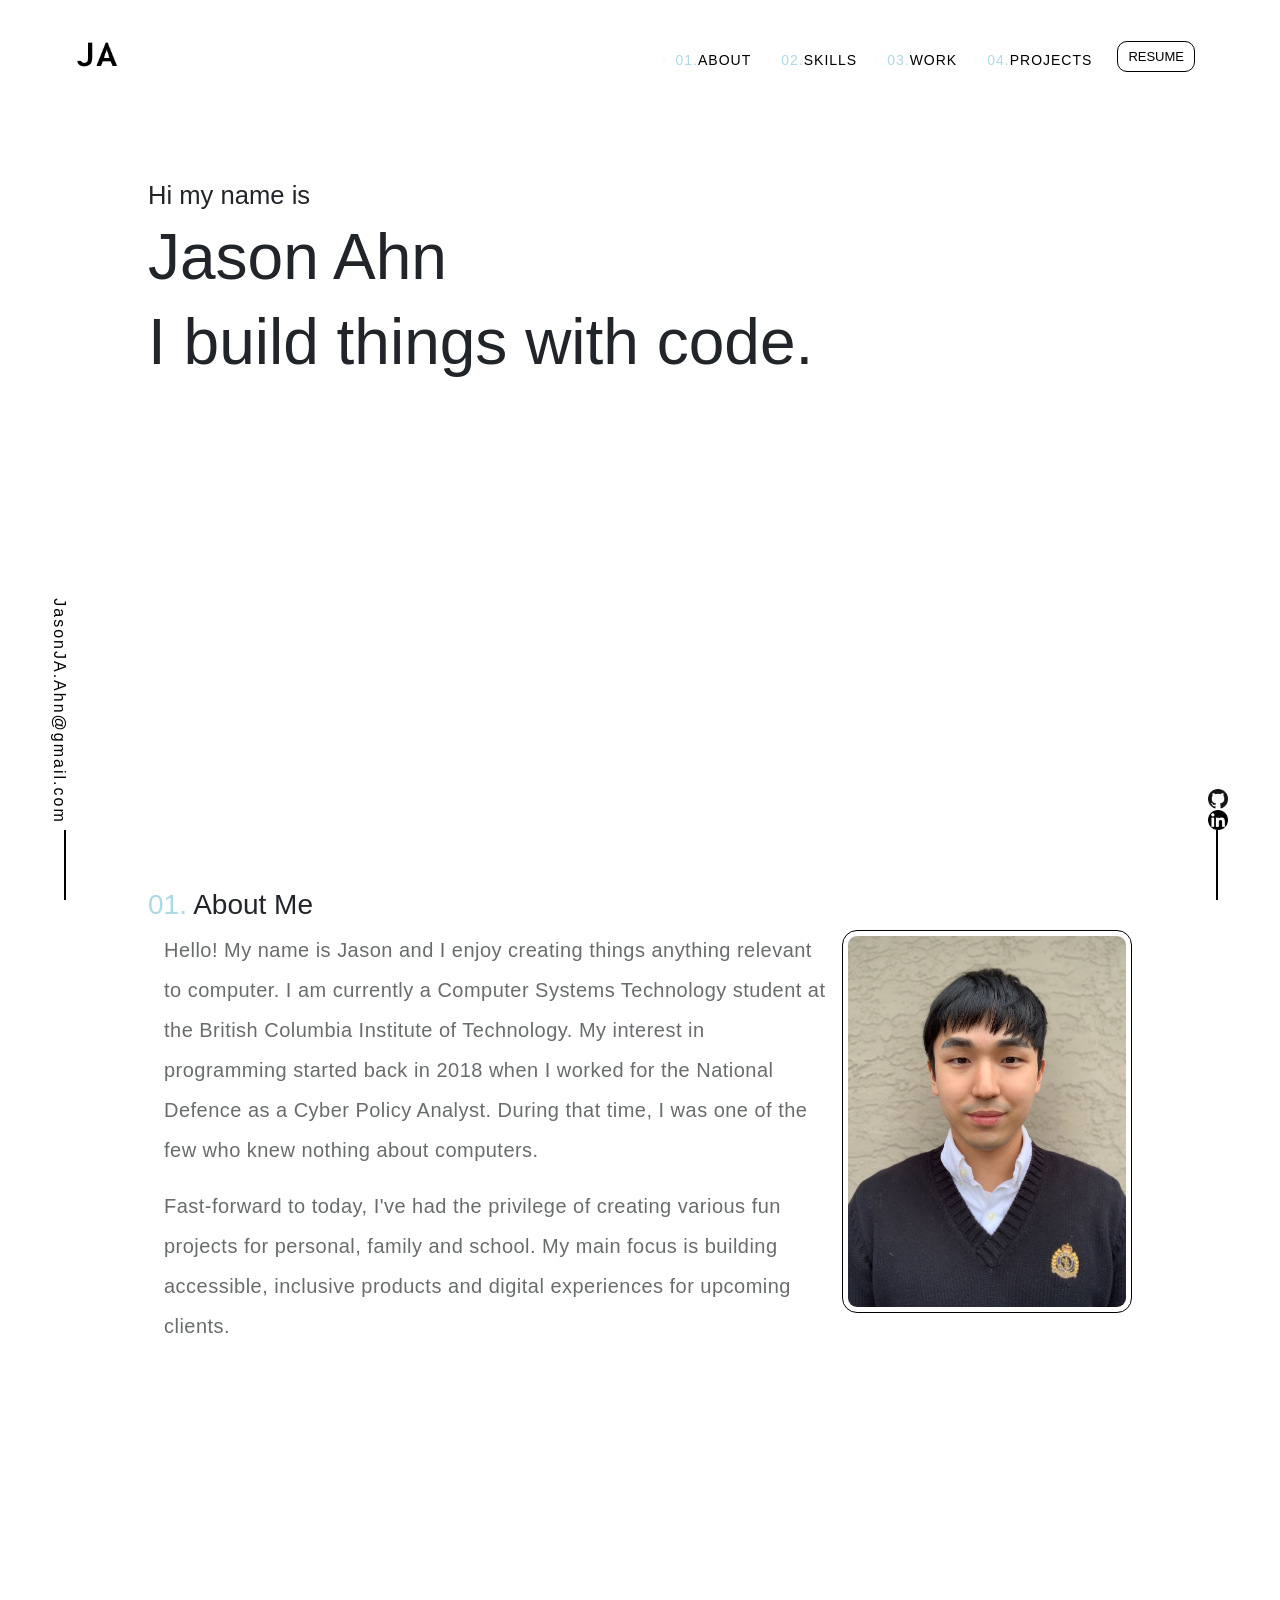
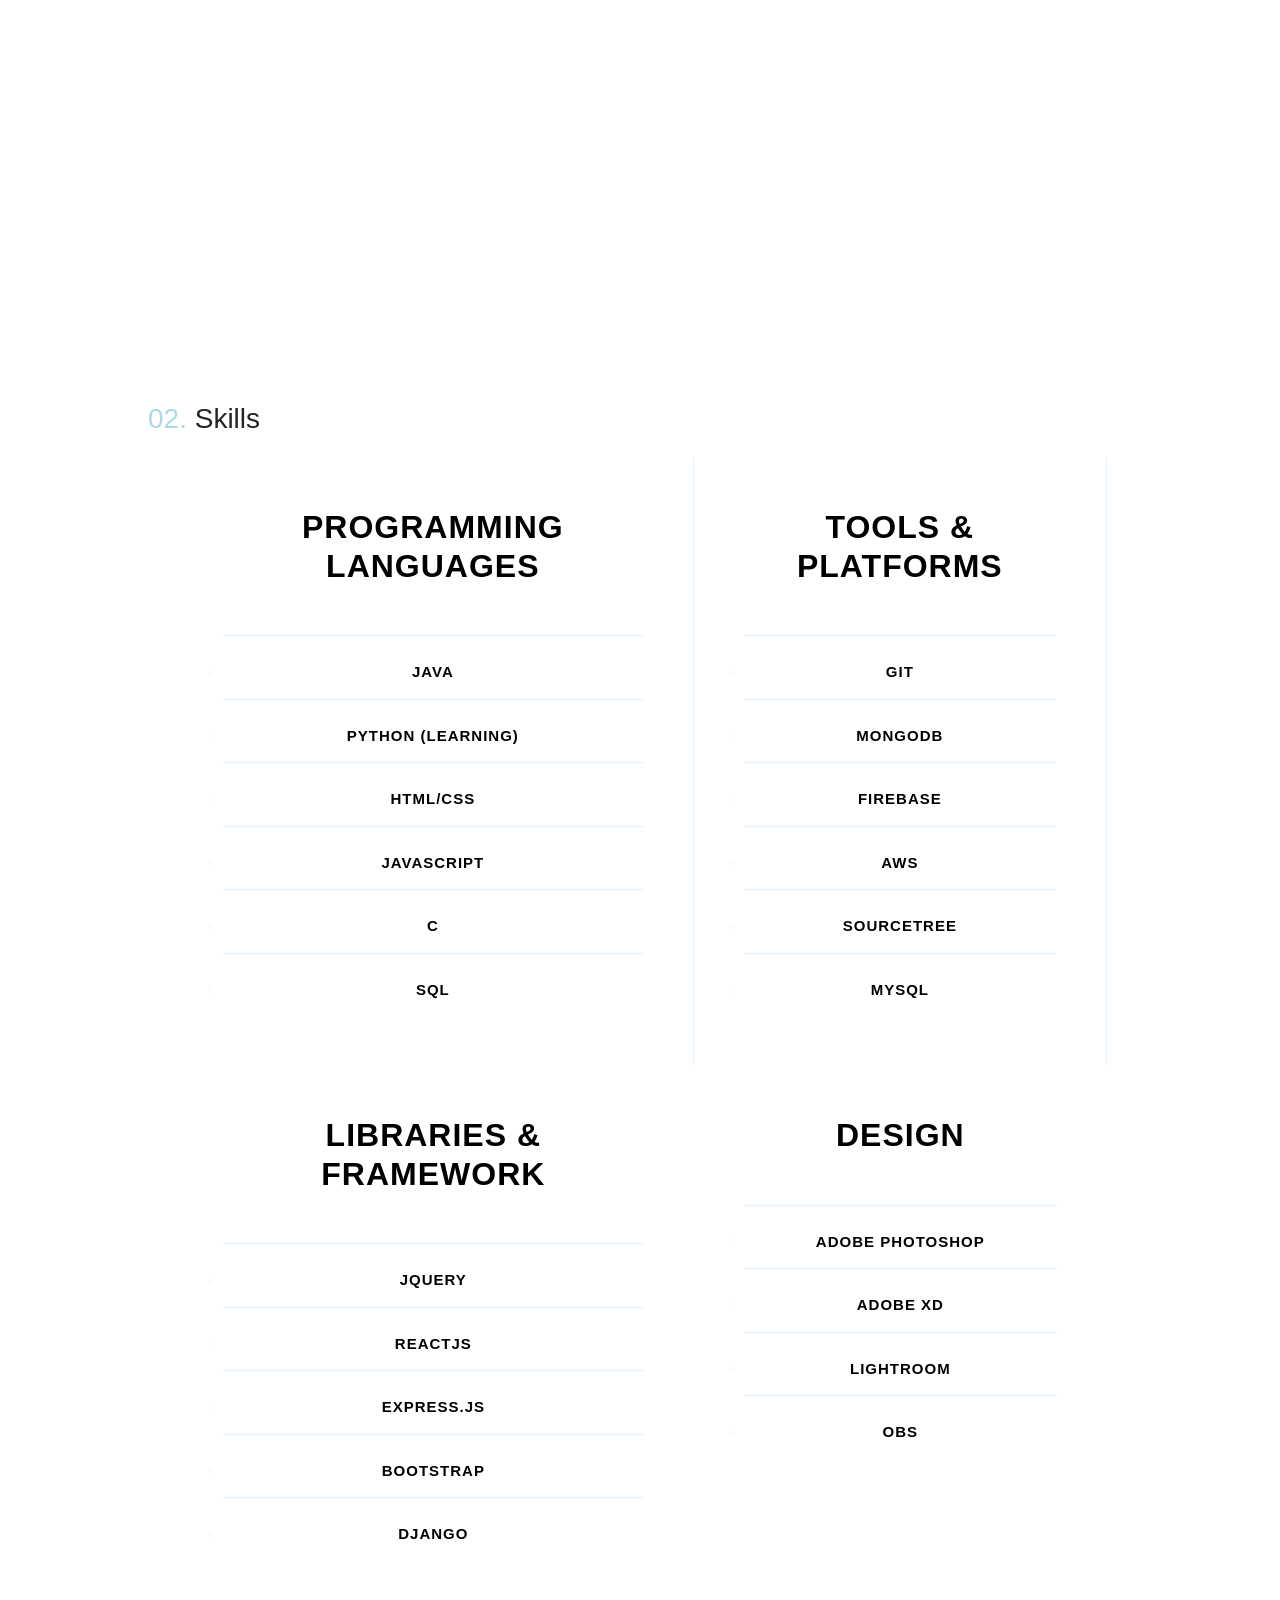
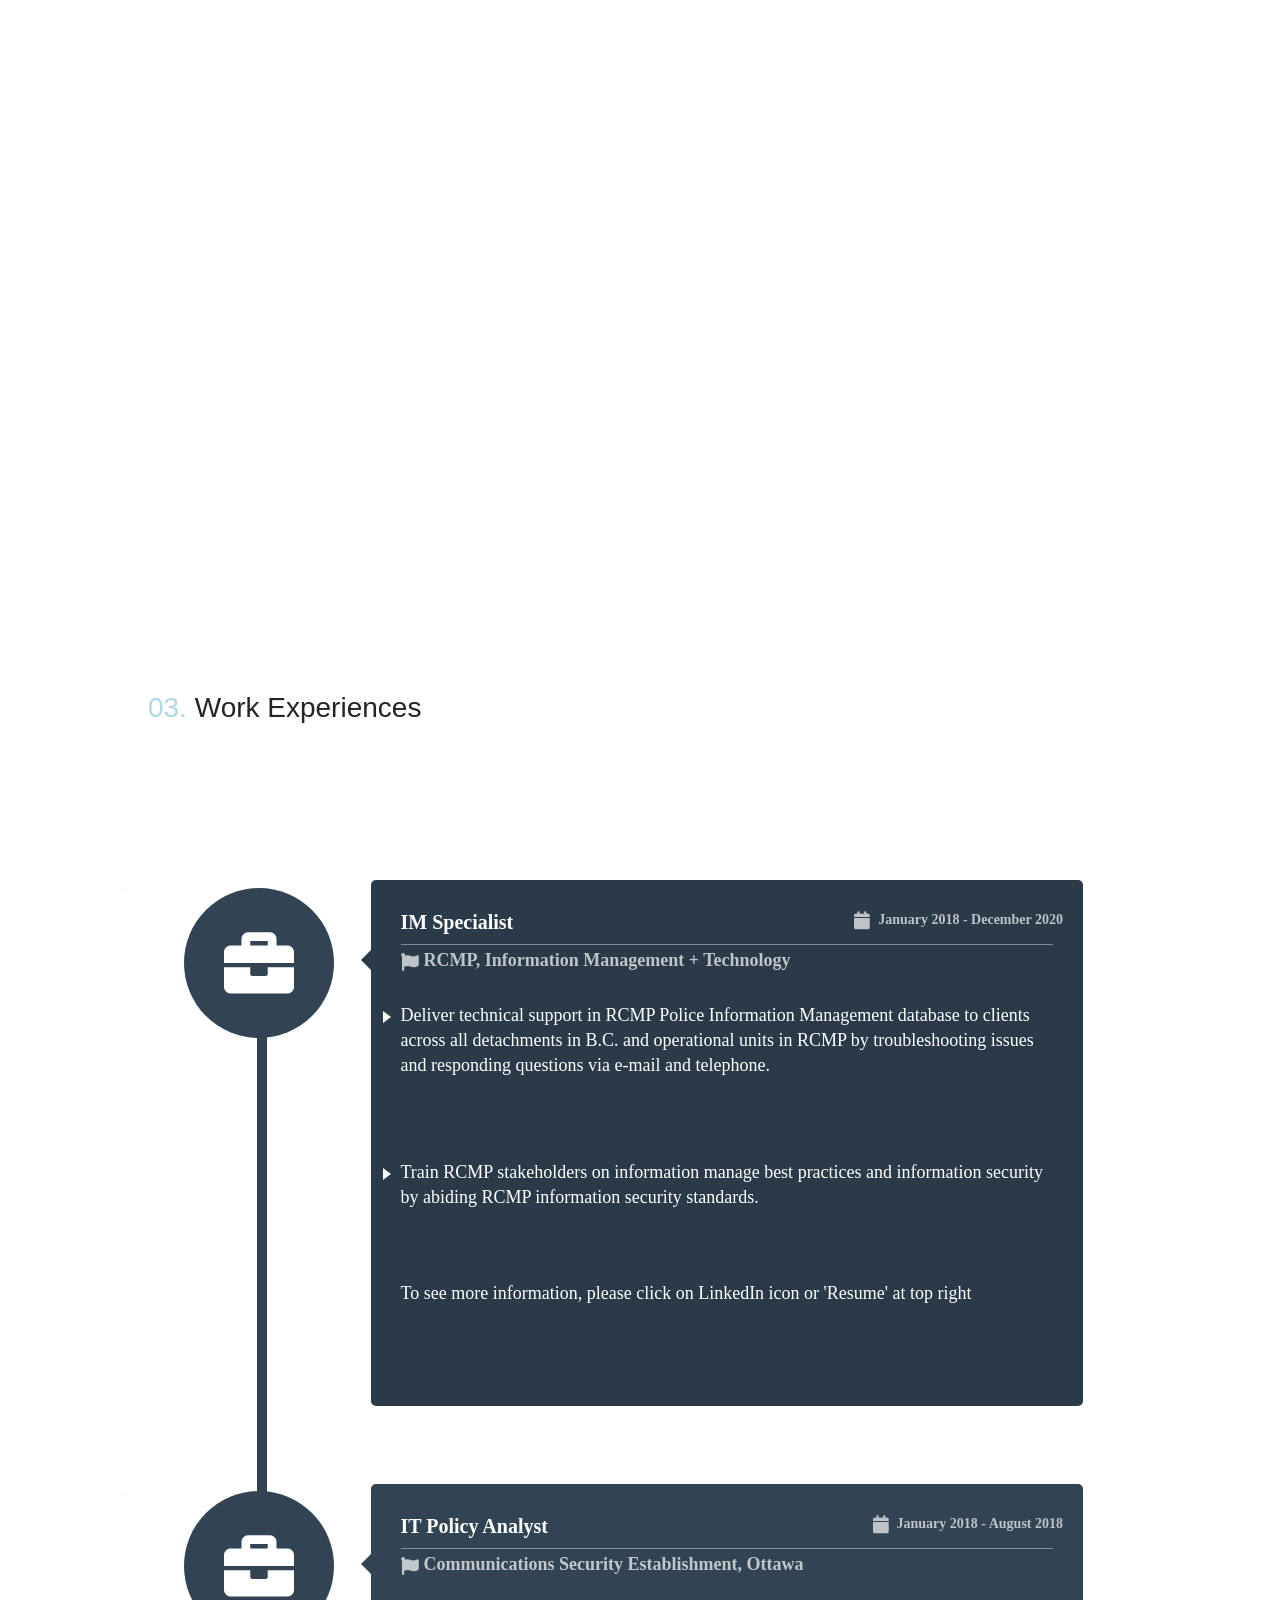
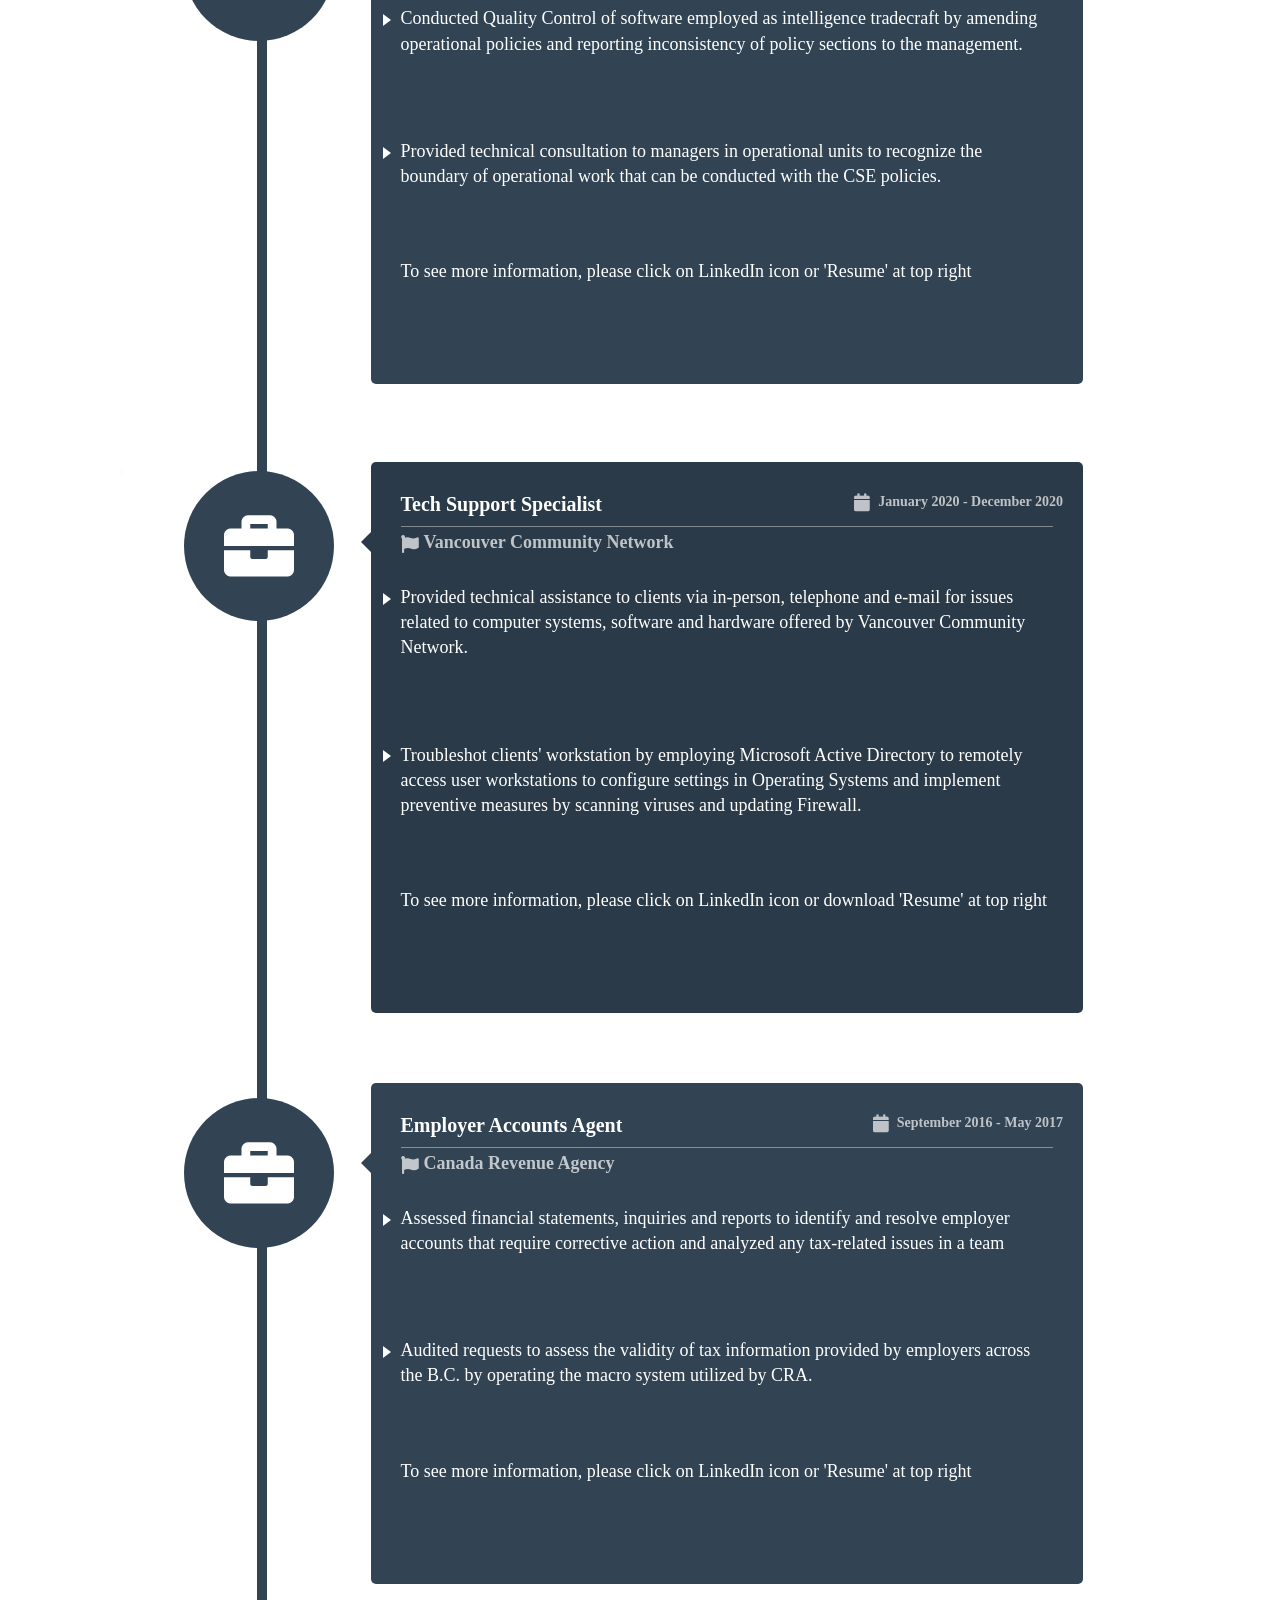
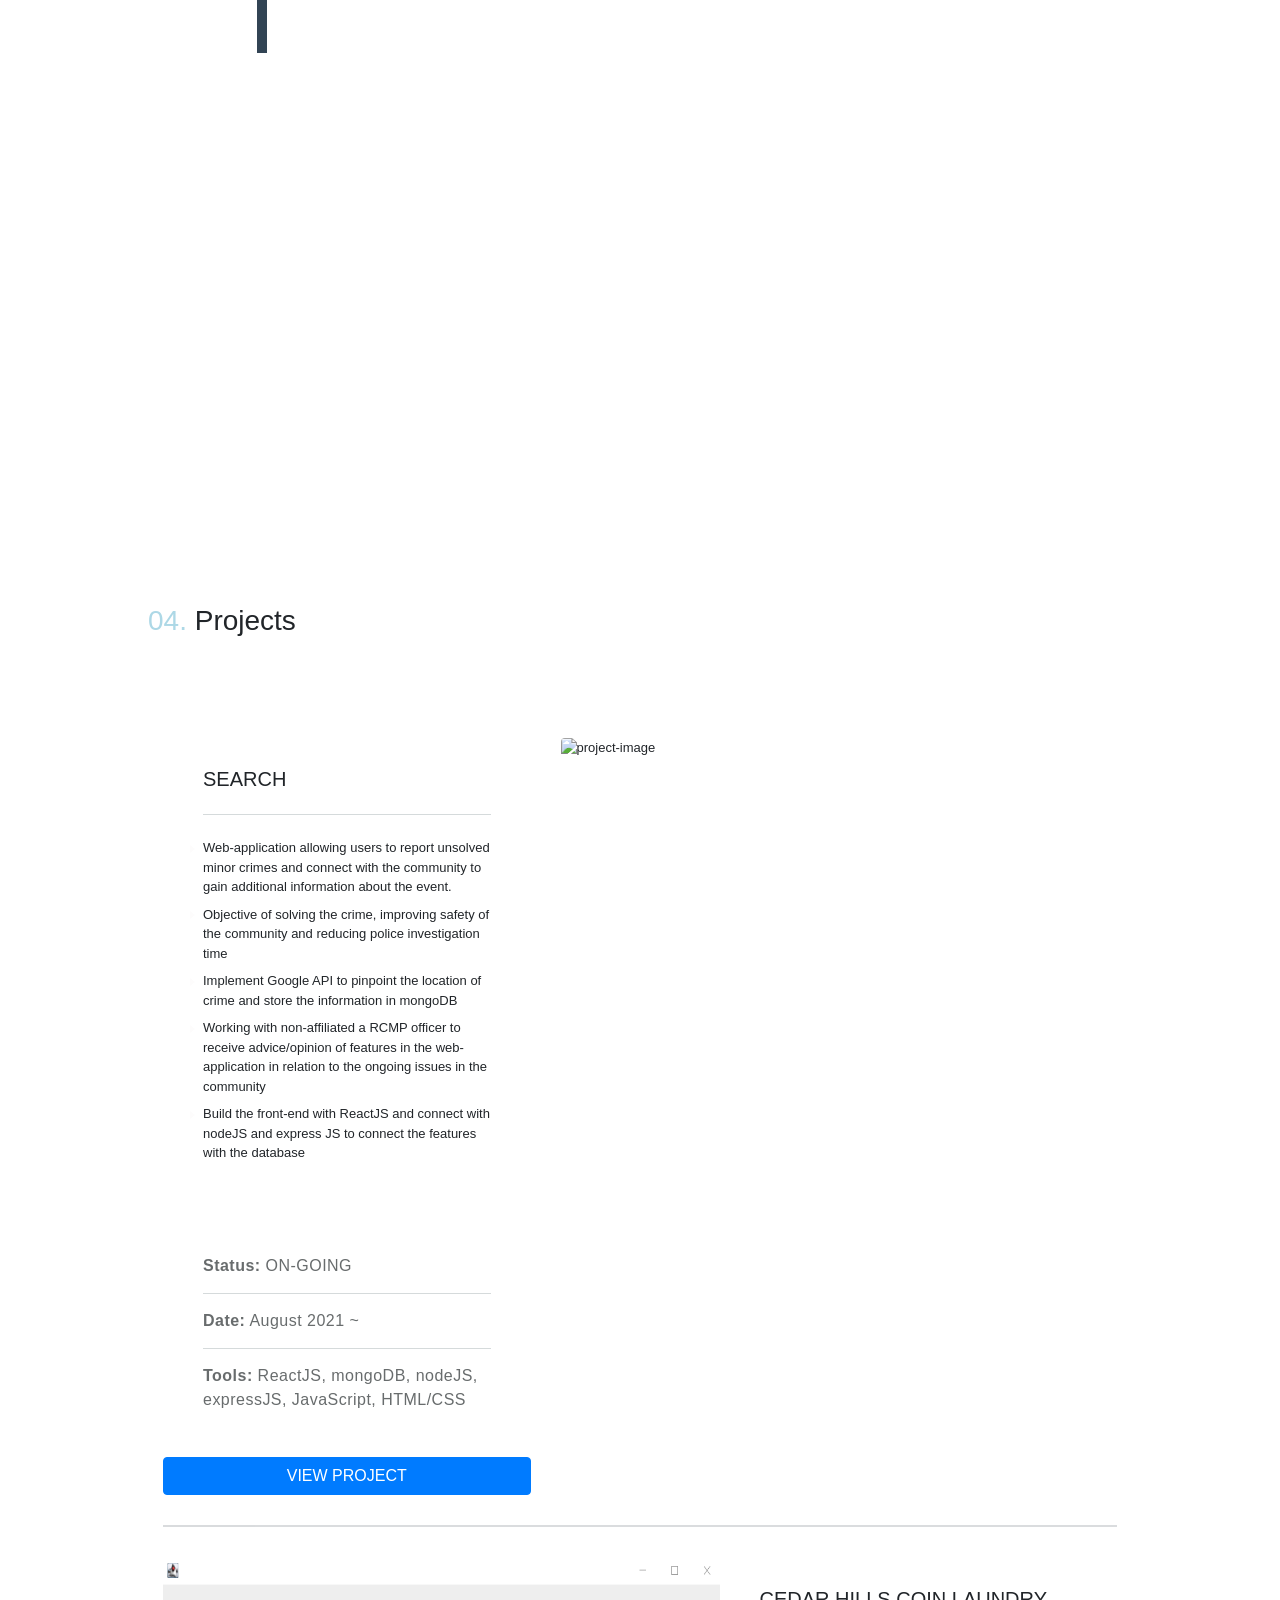
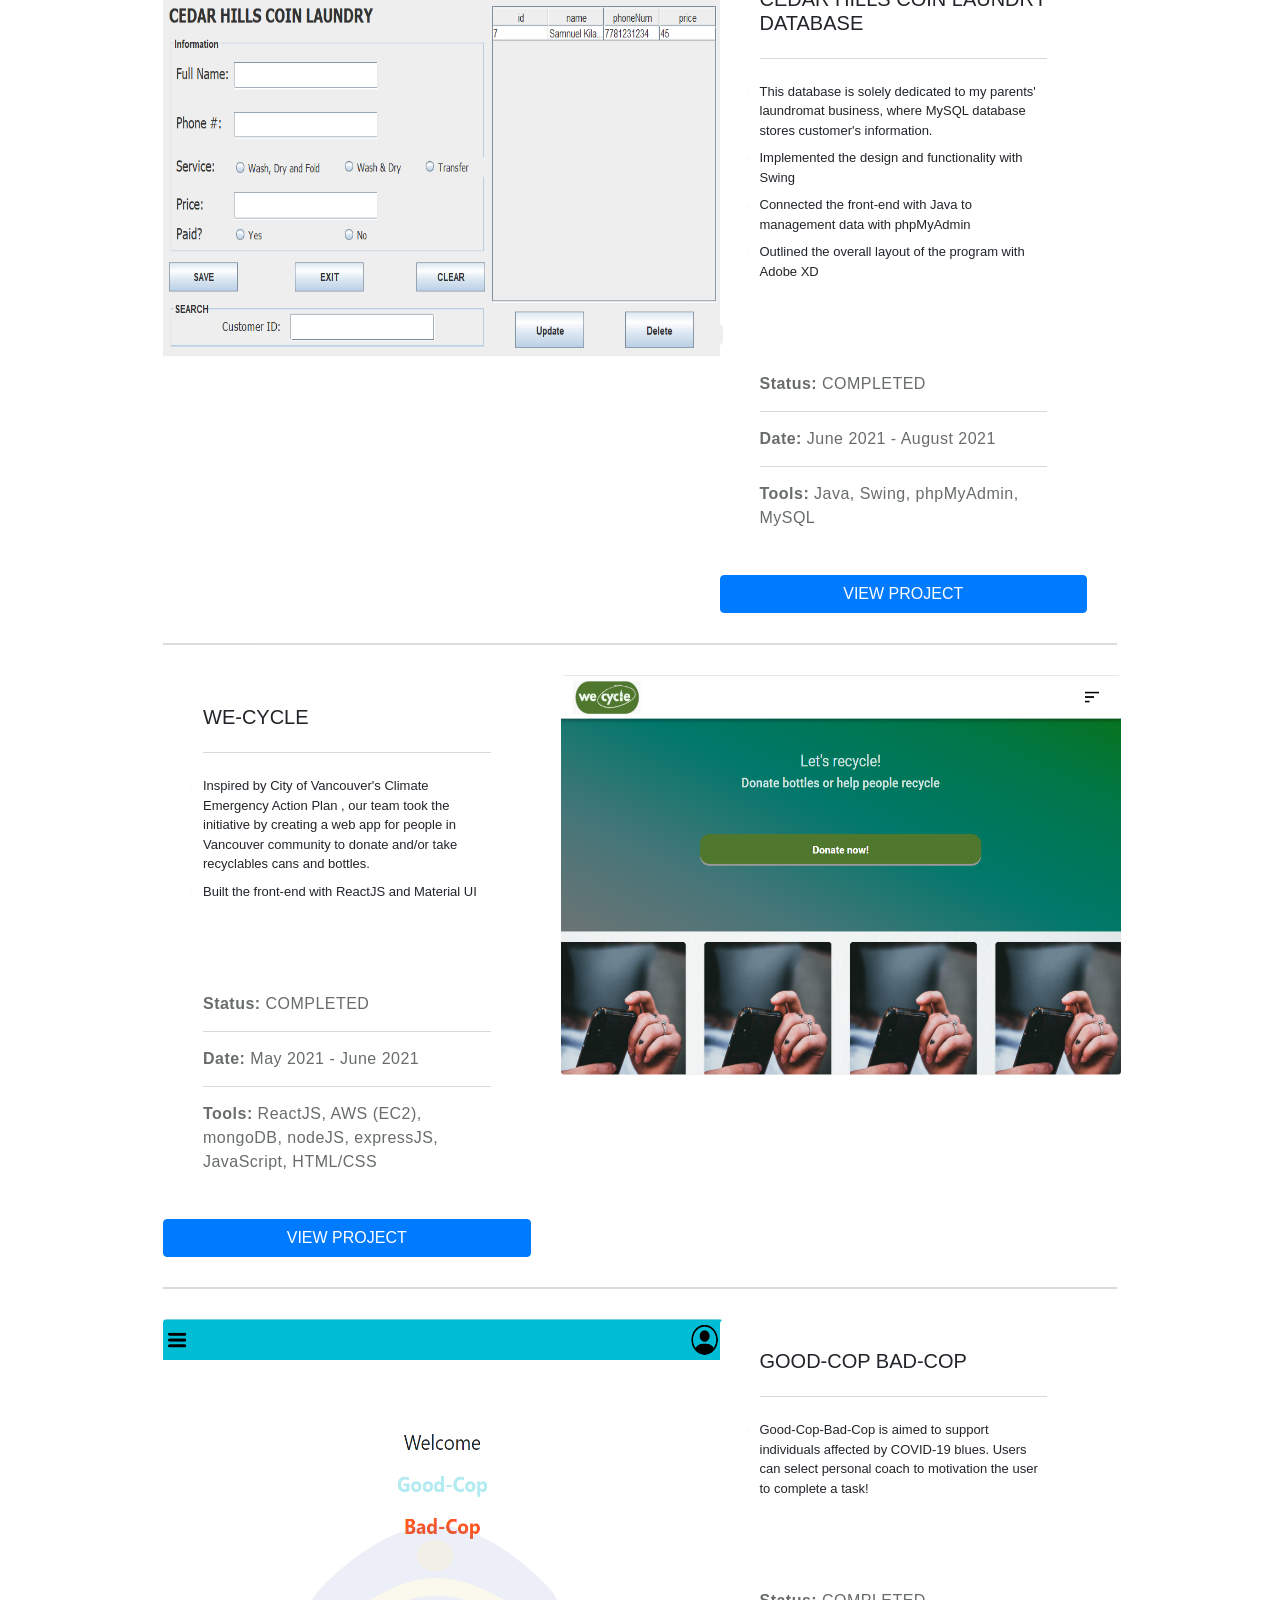
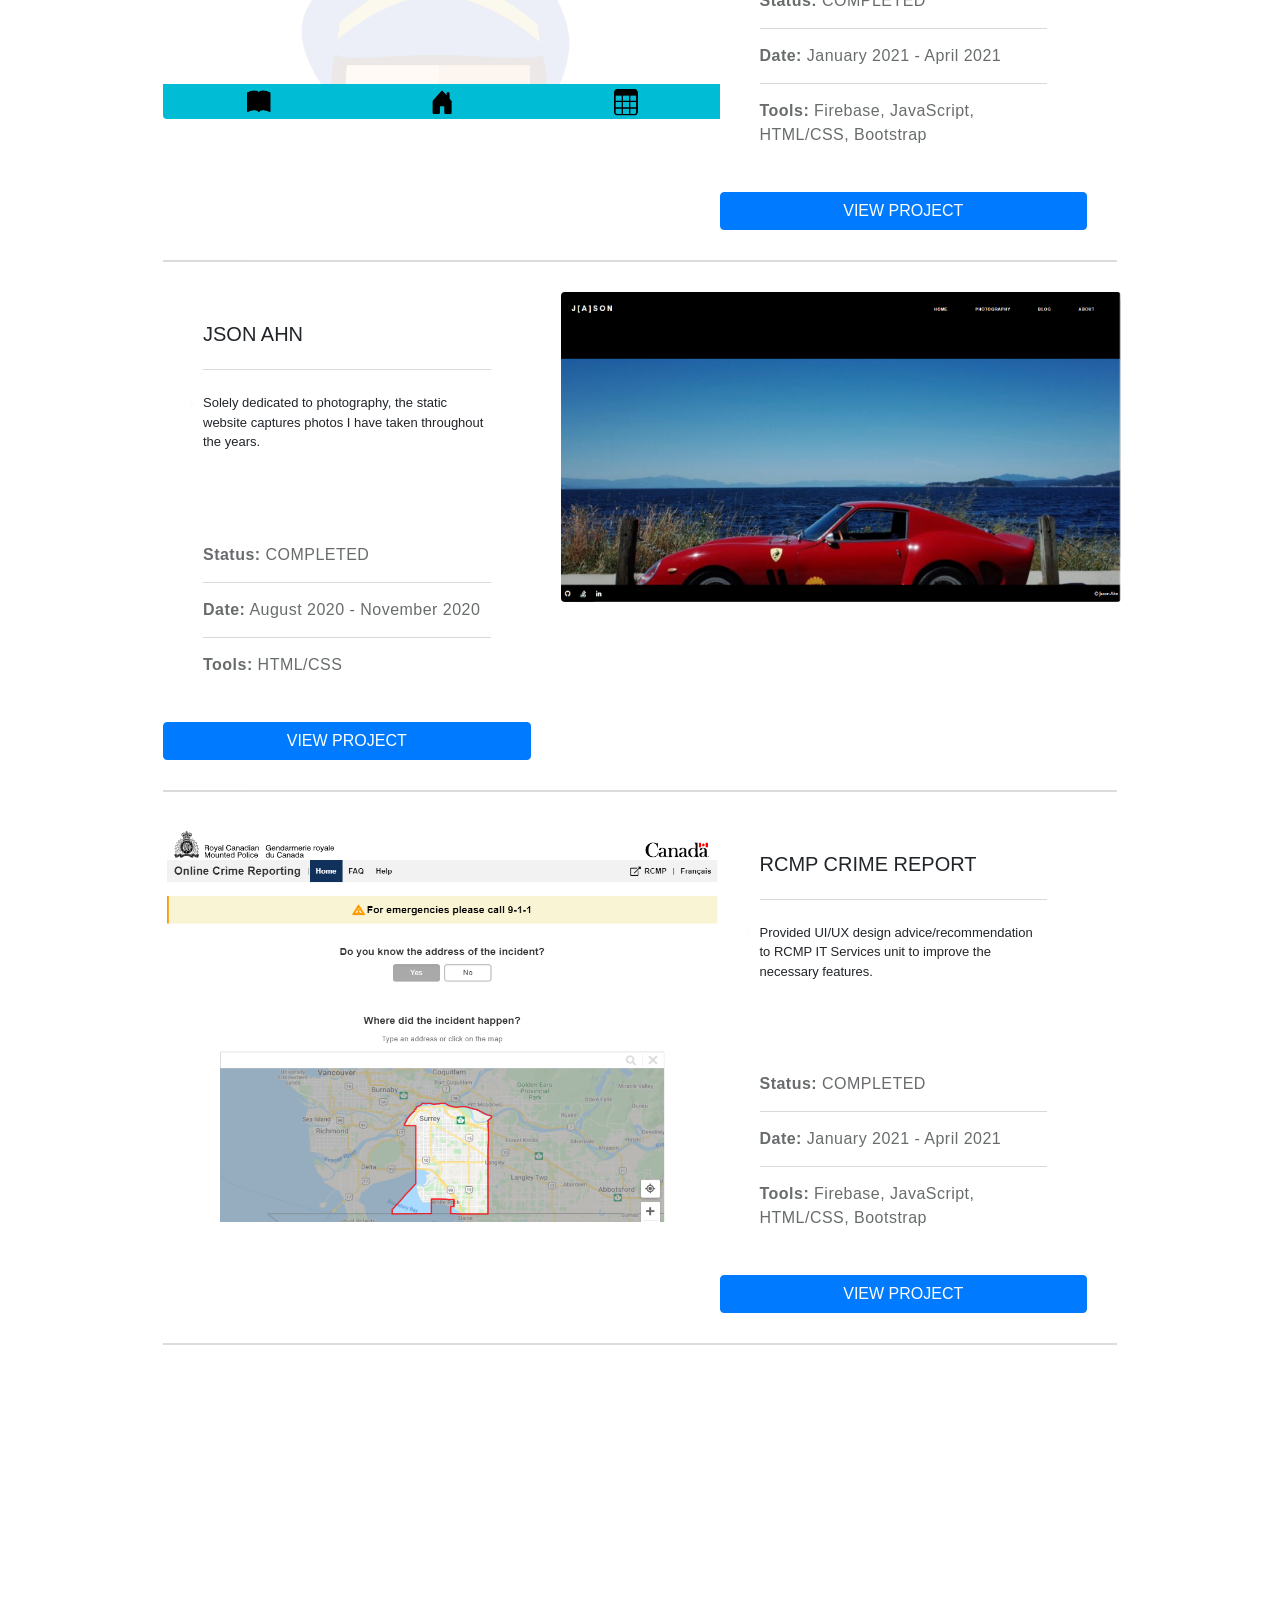
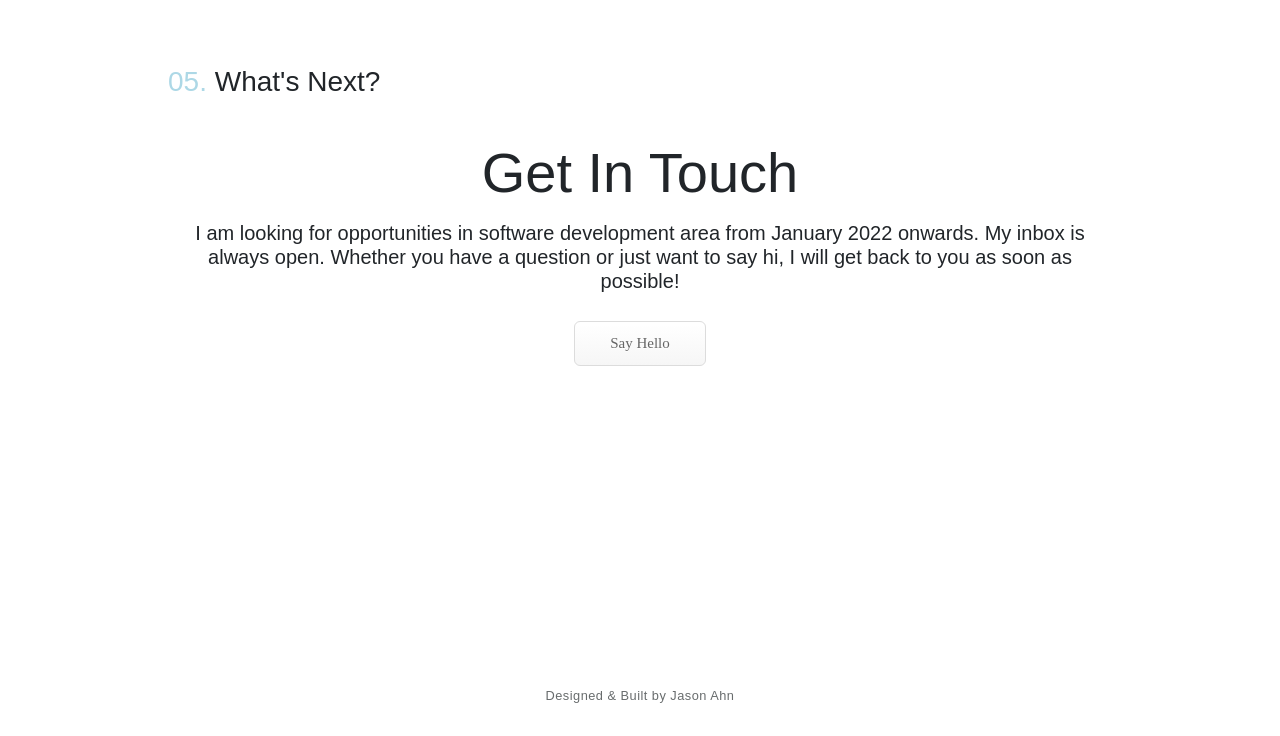
==== commit 772fc375: "Modify png tag" ====
--- a/main.html
+++ b/main.html
@@ -471,7 +471,7 @@
 
     <div class="row list-project">
         <div class="col-md-7">
-            <img class = "imgClass" src="./photos/cedar-hills-database.png" width = "560px" height = "400px" alt="project-image" class="rounded tablet-top">
+            <img class = "imgClass" src="./photos/cedar-hills-database.PNG" width = "560px" height = "400px" alt="project-image" class="rounded tablet-top">
         </div>
         <!-- / column -->
         <div class="col-md-5">
@@ -529,7 +529,7 @@
         <!-- / column -->
 
         <div class="col-md-7">
-            <img src="./photos/we-cycle.png" alt="project-image" width="560px" height="400px" class="rounded">
+            <img src="./photos/we-cycle.PNG" alt="project-image" width="560px" height="400px" class="rounded">
         </div>
         <!-- / column -->
     </div>
@@ -539,7 +539,7 @@
 
     <div class="row list-project">
         <div class="col-md-7">
-            <img src="./photos/good-cop-bad-cop.png" alt="project-image" width="560px" height="400px" class="rounded tablet-top">
+            <img src="./photos/good-cop-bad-cop.PNG" alt="project-image" width="560px" height="400px" class="rounded tablet-top">
         </div>
         <!-- / column -->
         <div class="col-md-5">
@@ -596,7 +596,7 @@
         <!-- / column -->
 
         <div class="col-md-7">
-            <img src="./photos/jsonahn.png" alt="project-image" width="560px" height="310px" class="rounded">
+            <img src="./photos/jsonahn.PNG" alt="project-image" width="560px" height="310px" class="rounded">
         </div>
         <!-- / column -->
     </div>
--- a/style.css
+++ b/style.css
@@ -1206,9 +1206,10 @@
 #right-paragraph {
     transform: rotate(90deg);
     display: block;
-    margin-left: -5.5rem;
+    margin-left: -7.4rem;
     position: absolute;
-    margin-top: -8rem;
+    margin-top: -8.2rem;
+    font-family: "Verdana";
 }
 
 #right-paragraph a {
@@ -1534,6 +1535,7 @@
     margin-left: -30px;
     padding: 20px;
     margin: 0;
+    margin-top: 300px;
 }
 
 #opportunities h5 {
@@ -1846,7 +1848,7 @@
     font-size: 1.2em;
     font-weight: 300;
     line-height: 1.4;
-    font-family: 'Open Sans';
+    font-family: 'Verdana';
     position: relative;
     border-radius: 5px;
     min-height: 150px;
@@ -1863,7 +1865,7 @@
     margin-bottom: 5px;
     padding: 0 0 10px 0;
     border-bottom: 1px solid rgba(255, 255, 255, 0.4);
-    font-family: 'Open Sans', sans-serif;
+    font-family: 'Verdana';
     font-weight: bold;
   }
   
@@ -1871,7 +1873,7 @@
     opacity: 0.7;
     color: rgba(255, 255, 255, 1);
     letter-spacing: 0px;
-    font-family: 'Source Sans Pro', sans-serif;
+    font-family: 'Verdana';
     font-size: 18px;
     line-height: 1.2em;
     font-weight: 600;
@@ -1945,7 +1947,7 @@
   .projectParagraph {
     font-size: 18px;
     margin: 0.5em 0 0;
-    font-family: 'Source Sans Pro', serif;
+    font-family: 'Verdana';
   }
   
   .projectParagraphLink {
@@ -2081,7 +2083,7 @@
   color: rgba(255, 255, 255, 0.8);
     font-size: 16px;
     opacity: 0;
-    font-family: 'Open Sans';
+    font-family: 'Verdana';
     width: 100%;
       word-wrap: break-word;
     line-height: 25px;
@@ -2155,3 +2157,448 @@
             font-size: 14px;
       }
   }
+
+
+
+
+
+
+
+
+
+
+
+  /* NEW BOOTSTRAP CARD COMPONENT FOR PROJECT */
+
+#projectJason {
+  margin-top: 500px;
+  margin-bottom: 100px;
+}
+
+
+body{
+  background:#f5f5f5;  
+  margin-top:20px;
+}
+/*------- portfolio -------*/
+.project {
+  margin: 15px 0;
+}
+
+.no-gutter .project {
+  margin: 0 !important;
+  padding: 0 !important;
+}
+
+.has-spacer {
+  margin-left: 30px;
+  margin-right: 30px;
+  margin-bottom: 30px;
+}
+
+.has-spacer-extra-space {
+  margin-left: 30px;
+  margin-right: 30px;
+  margin-bottom: 30px;
+}
+
+.has-side-spacer {
+  margin-left: 30px;
+  margin-right: 30px;
+}
+
+.project-title {
+  font-size: 1.25rem;
+}
+
+.project-skill {
+  font-size: 0.9rem;
+  font-weight: 400;
+  letter-spacing: 0.06rem;
+}
+
+.project-info-box {
+  margin: 15px 0;
+  background-color: #fff;
+  padding: 30px 40px;
+  border-radius: 5px;
+}
+
+.project-info-box p {
+  margin-bottom: 15px;
+  padding-bottom: 15px;
+  border-bottom: 1px solid #d5dadb;
+}
+
+.project-info-box p:last-child {
+  margin-bottom: 0;
+  padding-bottom: 0;
+  border-bottom: none;
+}
+img .imgClass {
+    width: 100%;
+    max-width: 100%;
+    height: auto;
+    -webkit-backface-visibility: hidden;
+}
+.rounded {
+    border-radius: 5px !important;
+}
+.btn-xs.btn-icon {
+    width: 34px;
+    height: 34px;
+    max-width: 34px !important;
+    max-height: 34px !important;
+    font-size: 10px;
+    line-height: 34px;
+}
+/* facebook button */
+.btn-facebook, .btn-facebook:active, .btn-facebook:focus {
+  color: #fff !important;
+  background: #4e68a1;
+  border: 2px solid #4e68a1;
+}
+
+.btn-facebook:hover {
+  color: #fff !important;
+  background: #3b4f7a;
+  border: 2px solid #3b4f7a;
+}
+
+.btn-facebook-link, .btn-facebook-link:active, .btn-facebook-link:focus {
+  color: #4e68a1 !important;
+  background: transparent;
+  border: none;
+}
+
+.btn-facebook-link:hover {
+  color: #3b4f7a !important;
+}
+
+.btn-outline-facebook, .btn-outline-facebook:active, .btn-outline-facebook:focus {
+  color: #4e68a1 !important;
+  background: transparent;
+  border: 2px solid #4e68a1;
+}
+
+.btn-outline-facebook:hover {
+  color: #fff !important;
+  background: #4e68a1;
+  border: 2px solid #4e68a1;
+}
+
+/* twitter button */
+.btn-twitter, .btn-twitter:active, .btn-twitter:focus {
+  color: #fff !important;
+  background: #65b5f2;
+  border: 2px solid #65b5f2;
+}
+
+.btn-twitter:hover {
+  color: #fff !important;
+  background: #5294c6;
+  border: 2px solid #5294c6;
+}
+
+.btn-twitter:hover {
+  color: #fff !important;
+  background: #5294c6;
+  border: 2px solid #5294c6;
+}
+
+.btn-twitter-link, .btn-twitter-link:active, .btn-twitter-link:focus {
+  color: #65b5f2 !important;
+  background: transparent;
+  border: none;
+}
+
+.btn-twitter-link:hover {
+  color: #5294c6 !important;
+}
+
+.btn-outline-twitter, .btn-outline-twitter:active, .btn-outline-twitter:focus {
+  color: #65b5f2 !important;
+  background: transparent;
+  border: 2px solid #65b5f2;
+}
+
+.btn-outline-twitter:hover {
+  color: #fff !important;
+  background: #65b5f2;
+  border: 2px solid #65b5f2;
+}
+
+/* google button */
+.btn-google, .btn-google:active, .btn-google:focus {
+  color: #fff !important;
+  background: #e05d4b;
+  border: 2px solid #e05d4b;
+}
+
+.btn-google:hover {
+  color: #fff !important;
+  background: #b94c3d;
+  border: 2px solid #b94c3d;
+}
+
+.btn-google-link, .btn-google-link:active, .btn-google-link:focus {
+  color: #e05d4b !important;
+  background: transparent;
+  border: none;
+}
+
+.btn-google-link:hover {
+  color: #b94c3d !important;
+}
+
+.btn-outline-google, .btn-outline-google:active, .btn-outline-google:focus {
+  color: #e05d4b !important;
+  background: transparent;
+  border: 2px solid #e05d4b;
+}
+
+.btn-outline-google:hover {
+  color: #fff !important;
+  background: #e05d4b;
+  border: 2px solid #e05d4b;
+}
+
+/* linkedin button */
+.btn-linkedin, .btn-linkedin:active, .btn-linkedin:focus {
+  color: #fff !important;
+  background: #2083bc;
+  border: 2px solid #2083bc;
+}
+
+.btn-linkedin:hover {
+  color: #fff !important;
+  background: #186592;
+  border: 2px solid #186592;
+}
+
+.btn-linkedin-link, .btn-linkedin-link:active, .btn-linkedin-link:focus {
+  color: #2083bc !important;
+  background: transparent;
+  border: none;
+}
+
+.btn-linkedin-link:hover {
+  color: #186592 !important;
+}
+
+.btn-outline-linkedin, .btn-outline-linkedin:active, .btn-outline-linkedin:focus {
+  color: #2083bc !important;
+  background: transparent;
+  border: 2px solid #2083bc;
+}
+
+.btn-outline-linkedin:hover {
+  color: #fff !important;
+  background: #2083bc;
+  border: 2px solid #2083bc;
+}
+
+/* pinterest button */
+.btn-pinterest, .btn-pinterest:active, .btn-pinterest:focus {
+  color: #fff !important;
+  background: #d2373b;
+  border: 2px solid #d2373b;
+}
+
+.btn-pinterest:hover {
+  color: #fff !important;
+  background: #ad2c2f;
+  border: 2px solid #ad2c2f;
+}
+
+.btn-pinterest-link, .btn-pinterest-link:active, .btn-pinterest-link:focus {
+  color: #d2373b !important;
+  background: transparent;
+  border: none;
+}
+
+.btn-pinterest-link:hover {
+  color: #ad2c2f !important;
+}
+
+.btn-outline-pinterest, .btn-outline-pinterest:active, .btn-outline-pinterest:focus {
+  color: #d2373b !important;
+  background: transparent;
+  border: 2px solid #d2373b;
+}
+
+.btn-outline-pinterest:hover {
+  color: #fff !important;
+  background: #d2373b;
+  border: 2px solid #d2373b;
+}
+
+/* dribble button */
+.btn-dribbble, .btn-dribbble:active, .btn-dribbble:focus {
+  color: #fff !important;
+  background: #ec5f94;
+  border: 2px solid #ec5f94;
+}
+
+.btn-dribbble:hover {
+  color: #fff !important;
+  background: #b4446e;
+  border: 2px solid #b4446e;
+}
+
+.btn-dribbble-link, .btn-dribbble-link:active, .btn-dribbble-link:focus {
+  color: #ec5f94 !important;
+  background: transparent;
+  border: none;
+}
+
+.btn-dribbble-link:hover {
+  color: #b4446e !important;
+}
+
+.btn-outline-dribbble, .btn-outline-dribbble:active, .btn-outline-dribbble:focus {
+  color: #ec5f94 !important;
+  background: transparent;
+  border: 2px solid #ec5f94;
+}
+
+.btn-outline-dribbble:hover {
+  color: #fff !important;
+  background: #ec5f94;
+  border: 2px solid #ec5f94;
+}
+
+/* instagram button */
+.btn-instagram, .btn-instagram:active, .btn-instagram:focus {
+  color: #fff !important;
+  background: #4c5fd7;
+  border: 2px solid #4c5fd7;
+}
+
+.btn-instagram:hover {
+  color: #fff !important;
+  background: #4252ba;
+  border: 2px solid #4252ba;
+}
+
+.btn-instagram-link, .btn-instagram-link:active, .btn-instagram-link:focus {
+  color: #4c5fd7 !important;
+  background: transparent;
+  border: none;
+}
+
+.btn-instagram-link:hover {
+  color: #4252ba !important;
+}
+
+.btn-outline-instagram, .btn-outline-instagram:active, .btn-outline-instagram:focus {
+  color: #4c5fd7 !important;
+  background: transparent;
+  border: 2px solid #4c5fd7;
+}
+
+.btn-outline-instagram:hover {
+  color: #fff !important;
+  background: #4c5fd7;
+  border: 2px solid #4c5fd7;
+}
+
+/* youtube button */
+.btn-youtube, .btn-youtube:active, .btn-youtube:focus {
+  color: #fff !important;
+  background: #e52d27;
+  border: 2px solid #e52d27;
+}
+
+.btn-youtube:hover {
+  color: #fff !important;
+  background: #b31217;
+  border: 2px solid #b31217;
+}
+
+.btn-youtube-link, .btn-youtube-link:active, .btn-youtube-link:focus {
+  color: #e52d27 !important;
+  background: transparent;
+  border: none;
+}
+
+.btn-youtube-link:hover {
+  color: #b31217 !important;
+}
+
+.btn-outline-youtube, .btn-outline-youtube:active, .btn-outline-youtube:focus {
+  color: #e52d27 !important;
+  background: transparent;
+  border: 2px solid #e52d27;
+}
+
+.btn-outline-youtube:hover {
+  color: #fff !important;
+  background: #e52d27;
+  border: 2px solid #e52d27;
+}
+.btn-xs.btn-icon span, .btn-xs.btn-icon i {
+    line-height: 34px;
+}
+.btn-icon.btn-circle span, .btn-icon.btn-circle i {
+    margin-top: -1px;
+    margin-right: -1px;
+}
+.btn-icon i {
+    margin-top: -1px;
+}
+.btn-icon span, .btn-icon i {
+    display: block;
+    line-height: 50px;
+}
+a.btn, a.btn-social {
+    display: inline-block;
+}
+.mr-5 {
+    margin-right: 5px !important;
+}
+.mb-0 {
+    margin-bottom: 0 !important;
+}
+.btn-facebook, .btn-facebook:active, .btn-facebook:focus {
+    color: #fff !important;
+    background: #4e68a1;
+    border: 2px solid #4e68a1;
+}
+.btn-circle {
+    border-radius: 50% !important;
+}
+.project-info-box p {
+    margin-bottom: 15px;
+    padding-bottom: 15px;
+    border-bottom: 1px solid #d5dadb;
+}
+p {
+    font-family: "Verdana", sans-serif !important;
+    font-weight: 300;
+    font-size: 1rem;
+    color: #686c6d;
+    letter-spacing: 0.03rem;
+    margin-bottom: 10px;
+}
+b, strong {
+    font-weight: 700 !important;
+}
+
+.border-secondary {
+    border-color: #d5dadb !important;
+}
+.opc-25 {
+    opacity: 0.25 !important;
+}
+.mb-30 {
+    margin-bottom: 30px !important;
+}
+.mt-30 {
+    margin-top: 30px !important;
+}
+.spacer-line-full-width, .spacer-line-fw {
+    width: 100%;
+    line-height: 0;
+    border-bottom: 2px solid #f7f7f7;
+}
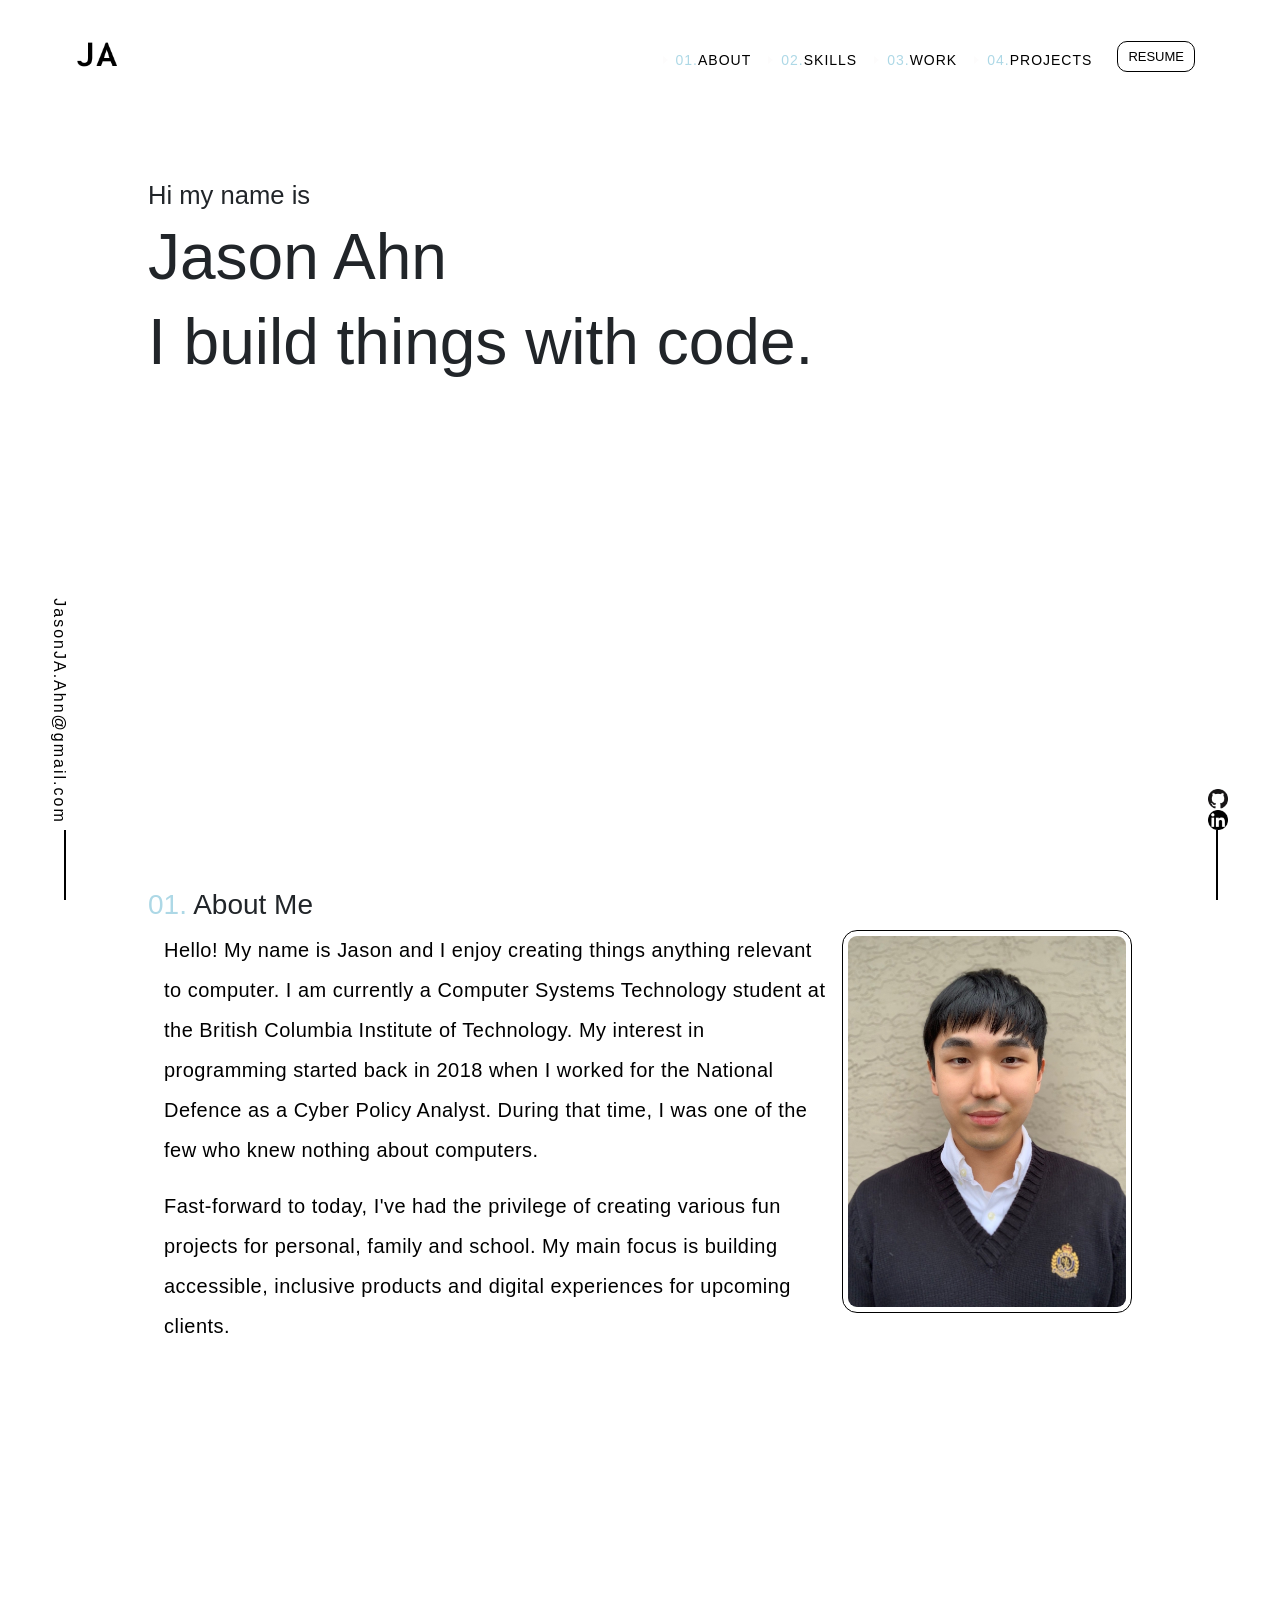
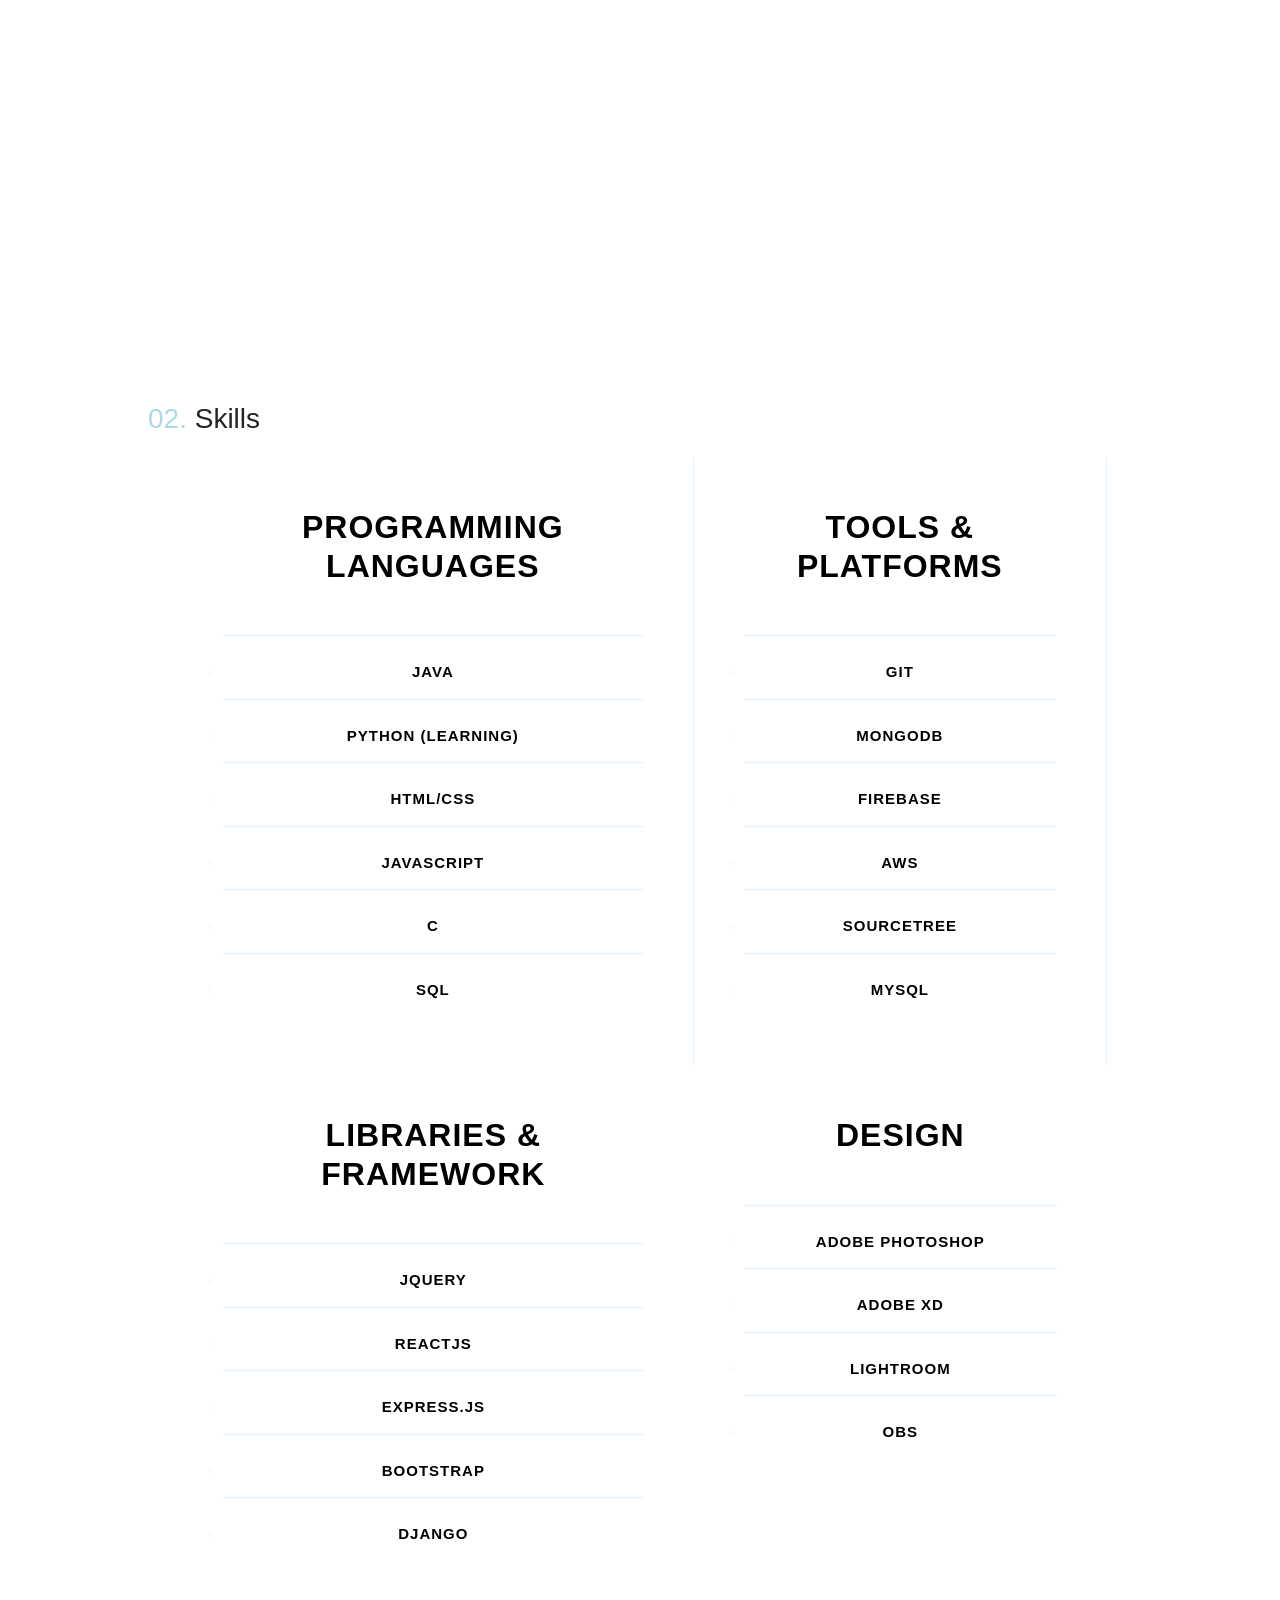
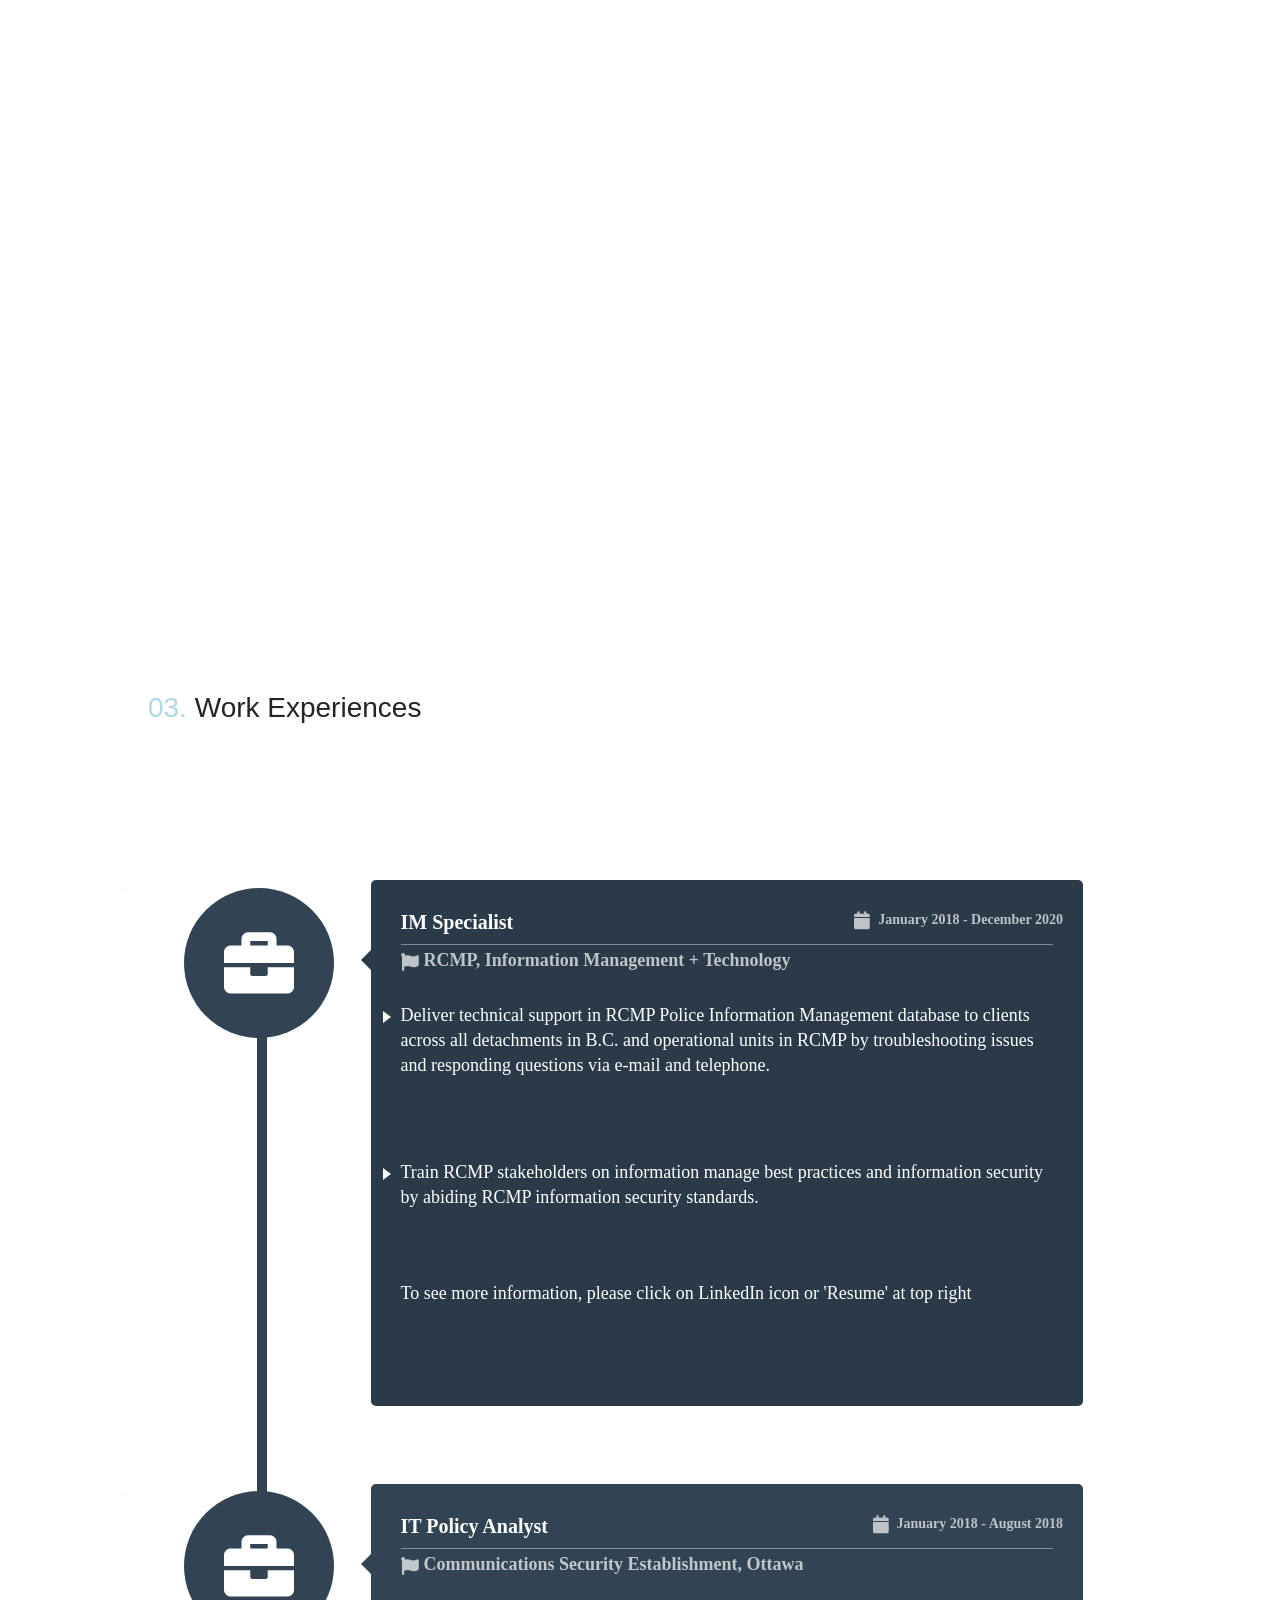
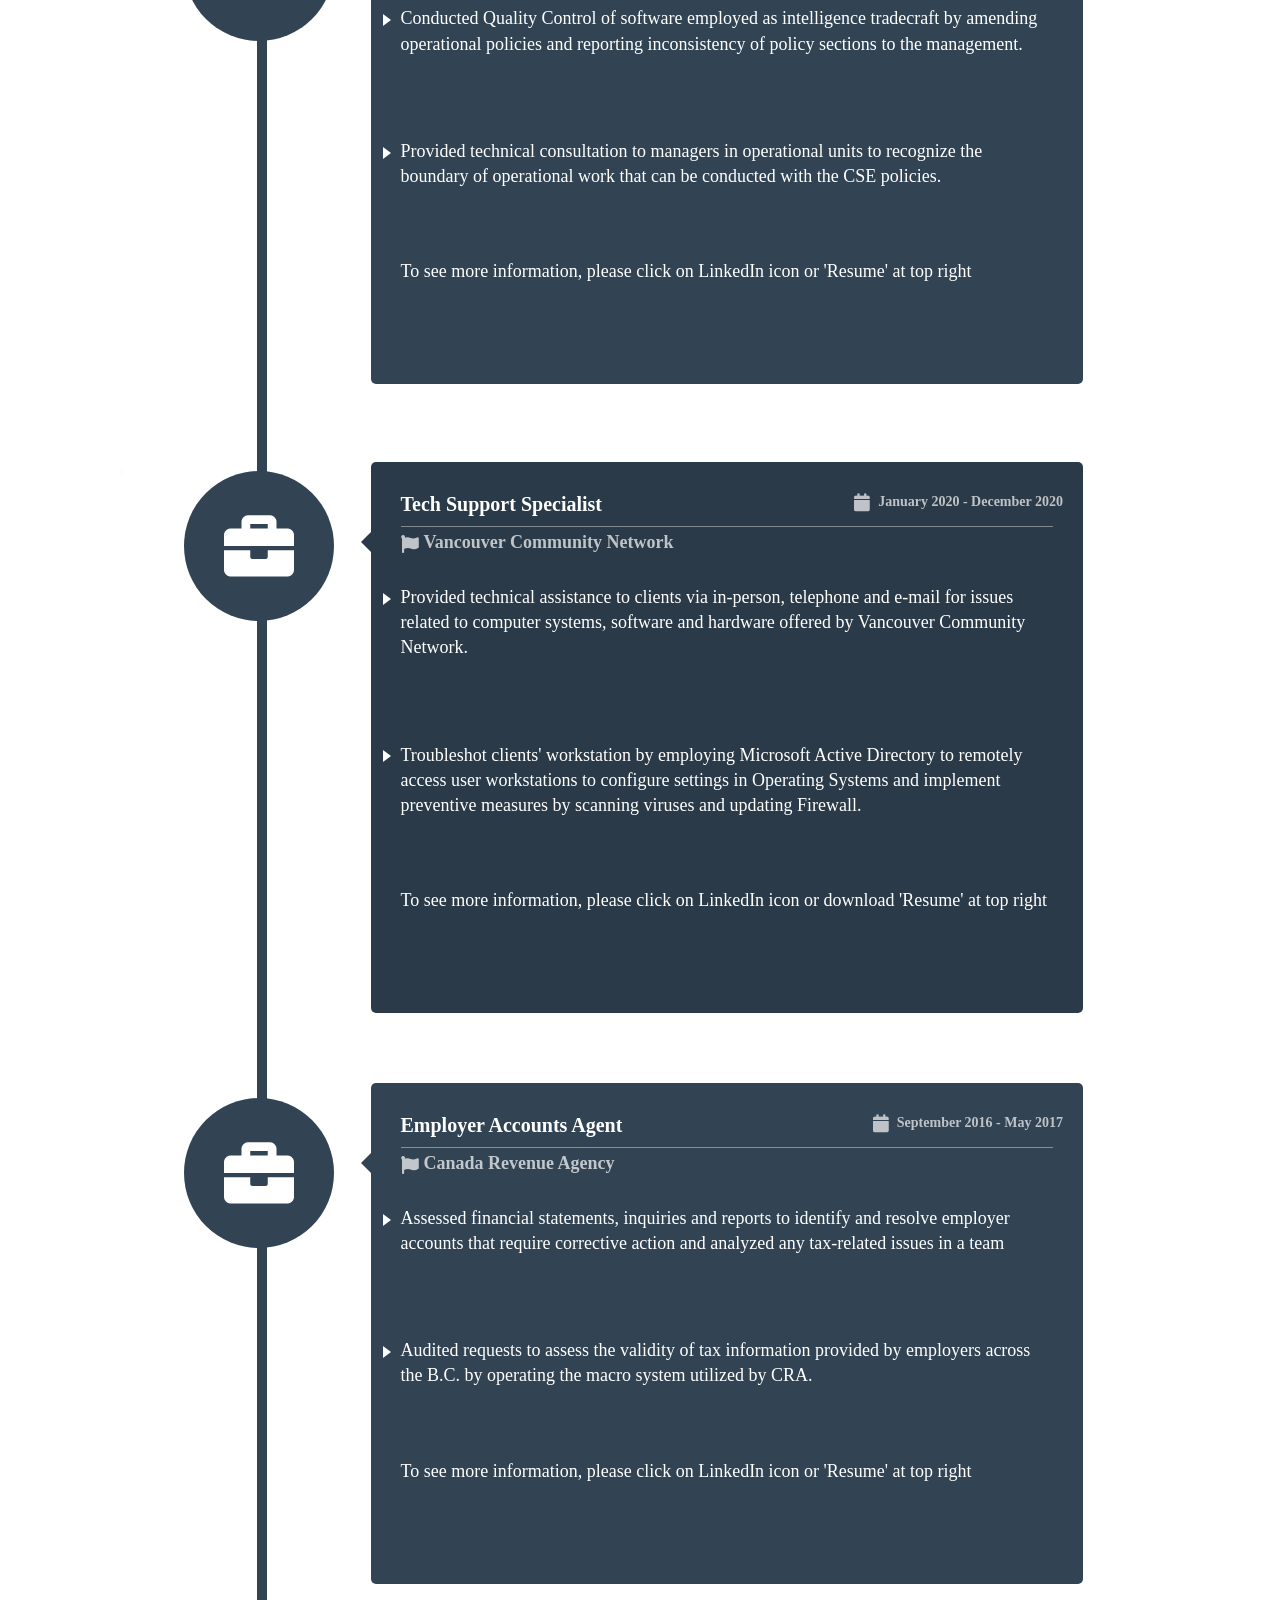
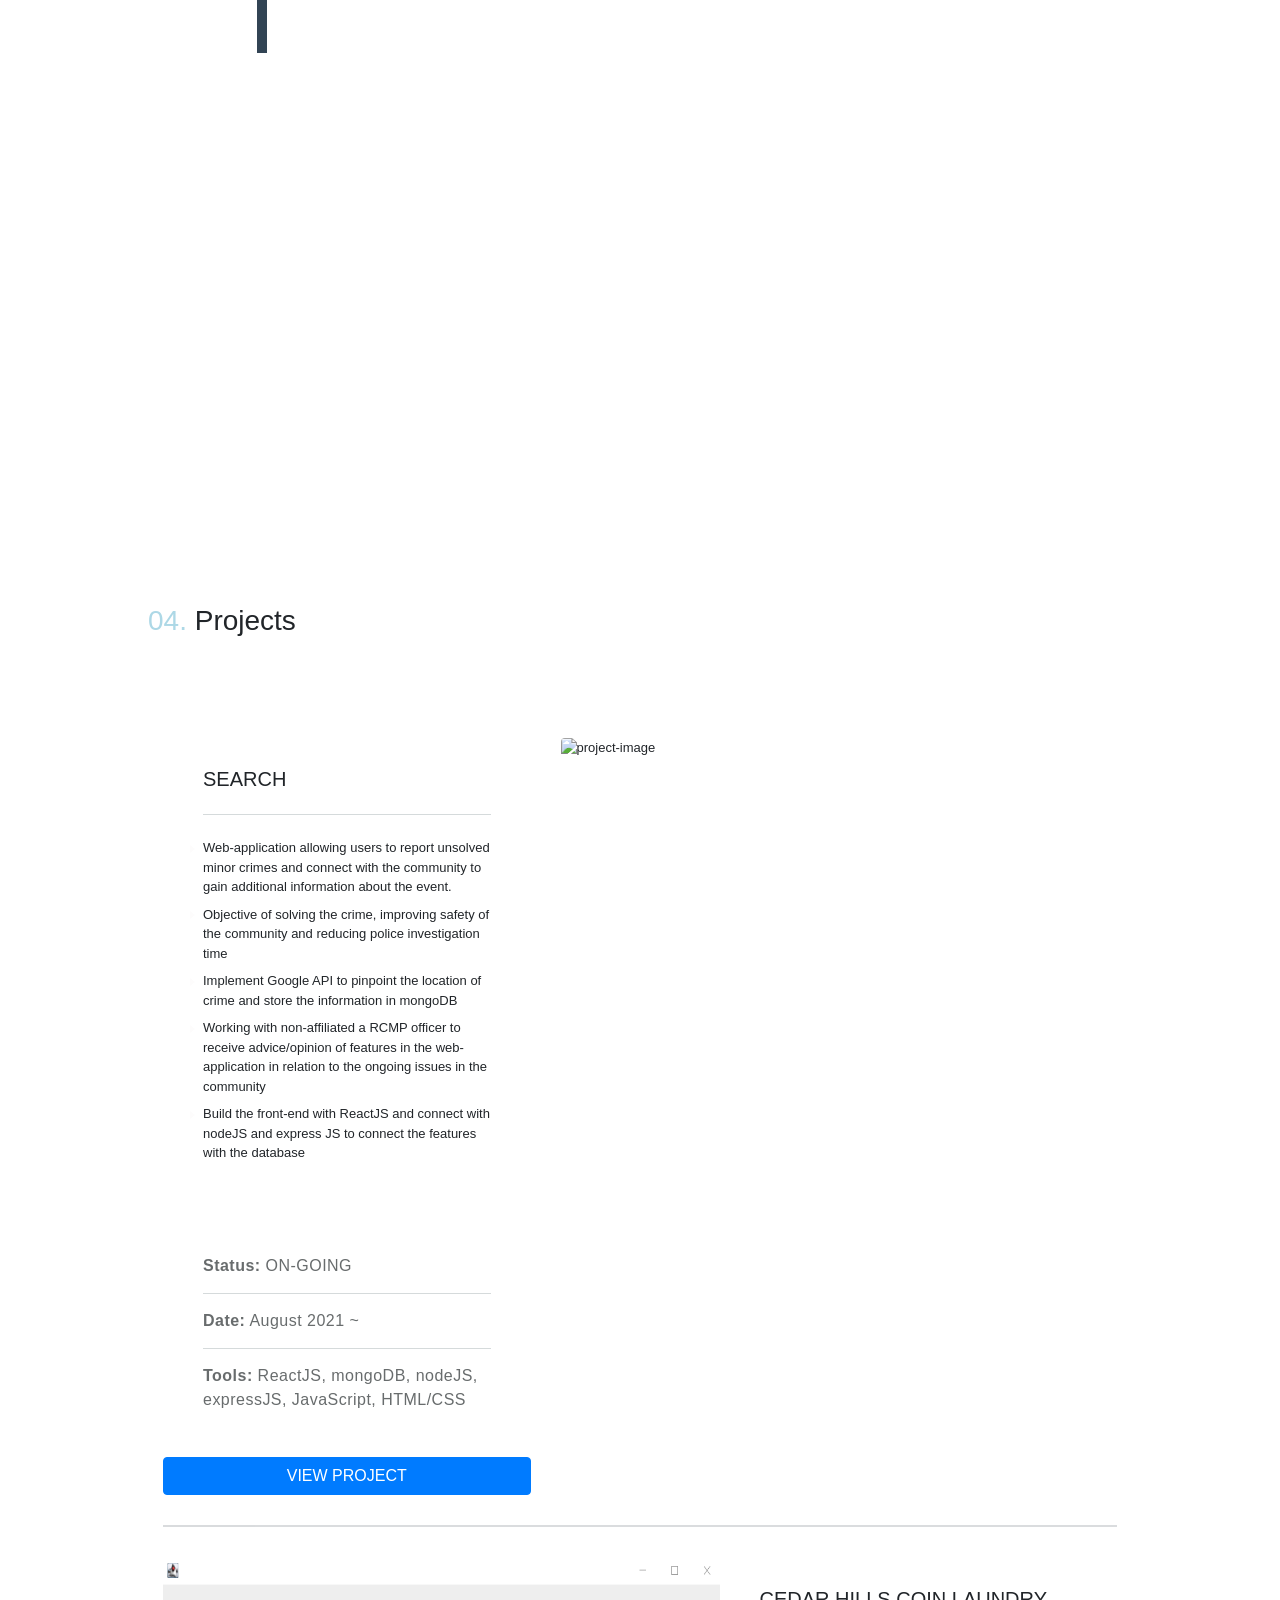
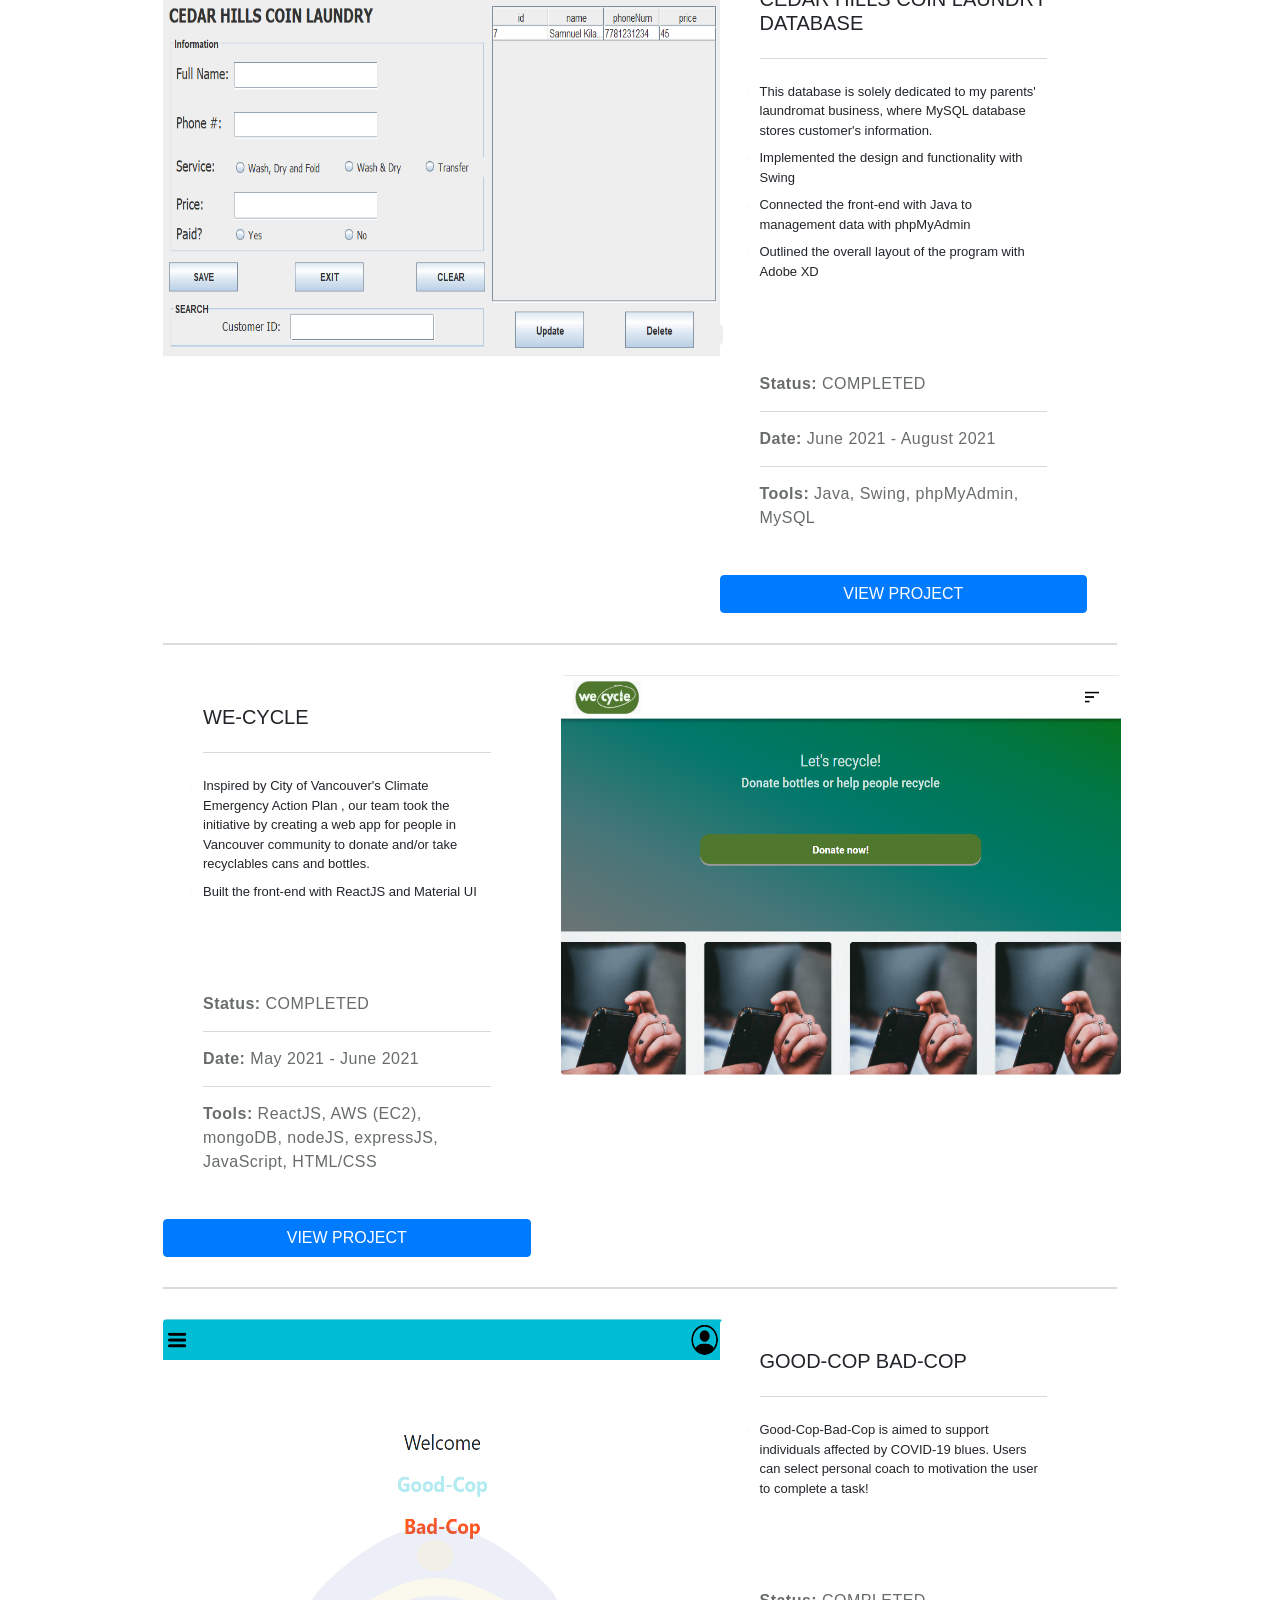
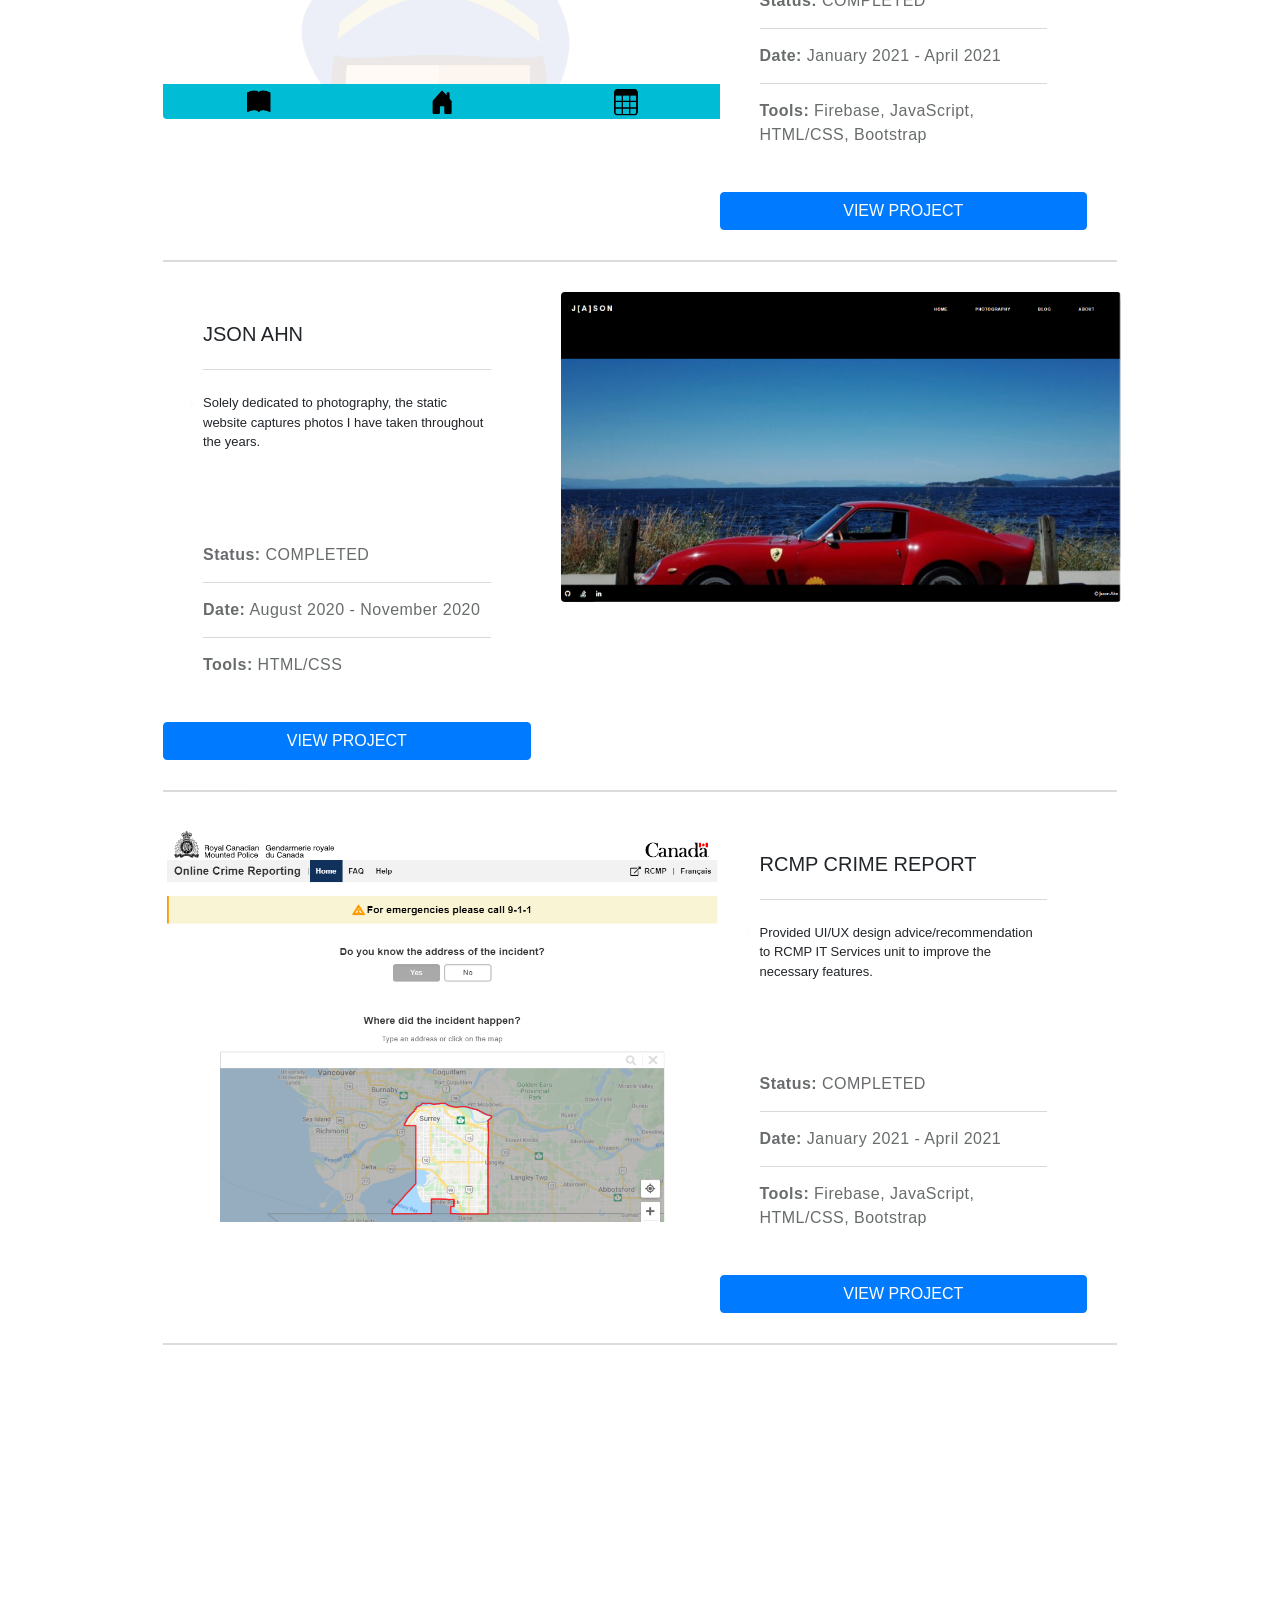
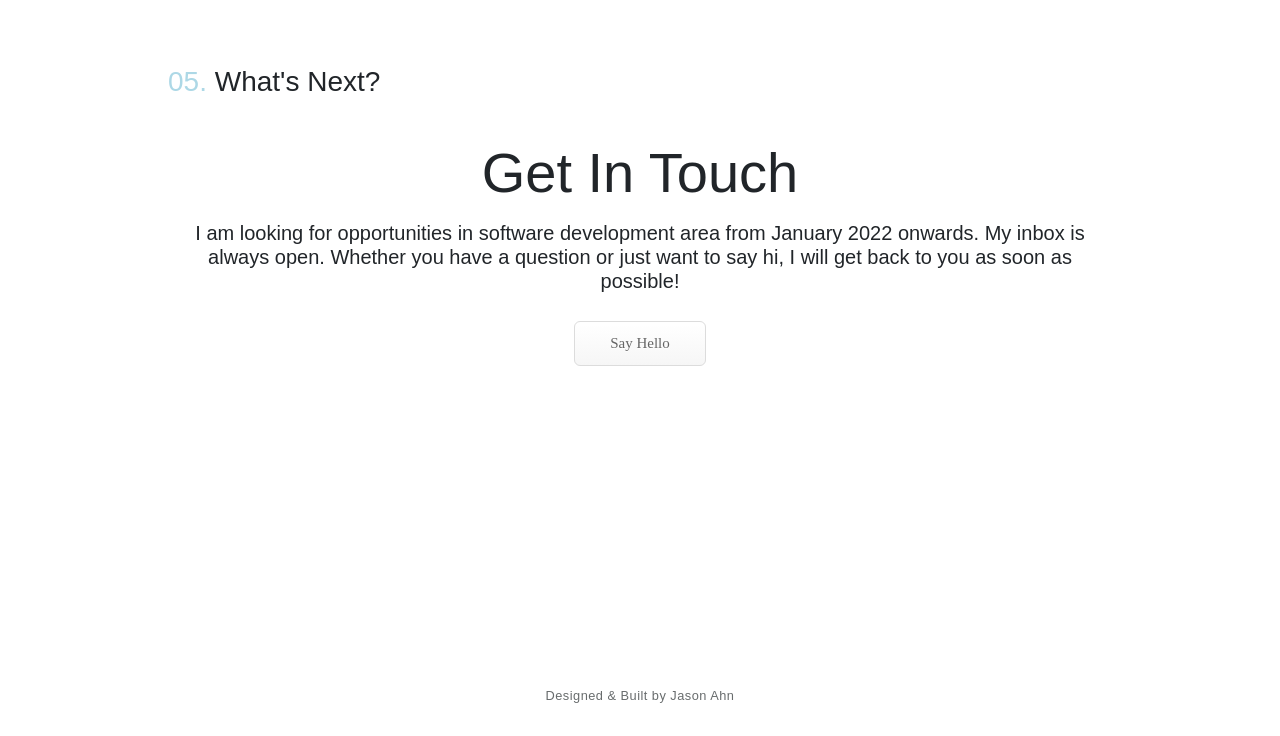
==== commit a10fd62a: "update resume file" ====
--- a/main.html
+++ b/main.html
@@ -51,7 +51,7 @@
                     </ul>
 
                     <div id="resume">
-                        <a href = "../../resume/JasonAhn_Resume.pdf" download>
+                        <a href = "../../resume/JasonAhn_Resume_(software_dev).pdf" download>
                             <button type="button" id = "resume-button">RESUME</button>
                         </a>
                     </div>
@@ -699,11 +699,11 @@
     <p id = "footer-paragraph">Designed & Built by Jason Ahn</p>
 
     <div id = "sticky-line-left">
-        <a href = "https://www.google.ca" id = "github">
+        <a href = "https://github.com/j-ahn94" target="_blank" id = "github">
             <img src = "photos/github.png" alt = "Jason's Github page" width = "20px" height = "20px">
         </a>
         
-        <a href = "https://www.google.ca" id = "linkedin">
+        <a href = "https://www.linkedin.com/in/jasonja-ahn/" target="_blank" id = "linkedin">
             <img src = "photos/linkedin.png" alt = "Jason's Linkedin page" width = "20px" height = "20px">
         </a>
         
--- a/style.css
+++ b/style.css
@@ -1,3 +1,4 @@
+
 
 /* INDEX HTML STYLING */
 /*********************/
@@ -820,10 +821,12 @@
 
   #description-text-one {
     font-size: 3.5vw;
+    color: black;
   }
 
   #description-text-two {
     font-size: 3.5vw;
+    color: black;
   }
   
 }
@@ -1159,6 +1162,7 @@
     line-height: 2.0;
     /*display: clear;*/
     font-size: 20px;
+    color: black;
 }
 
 #profile-pic {
@@ -1172,6 +1176,7 @@
 #description-text-two {
     line-height: 2.0;
     font-size: 20px;
+    color: black;
 }
 
 ul {  
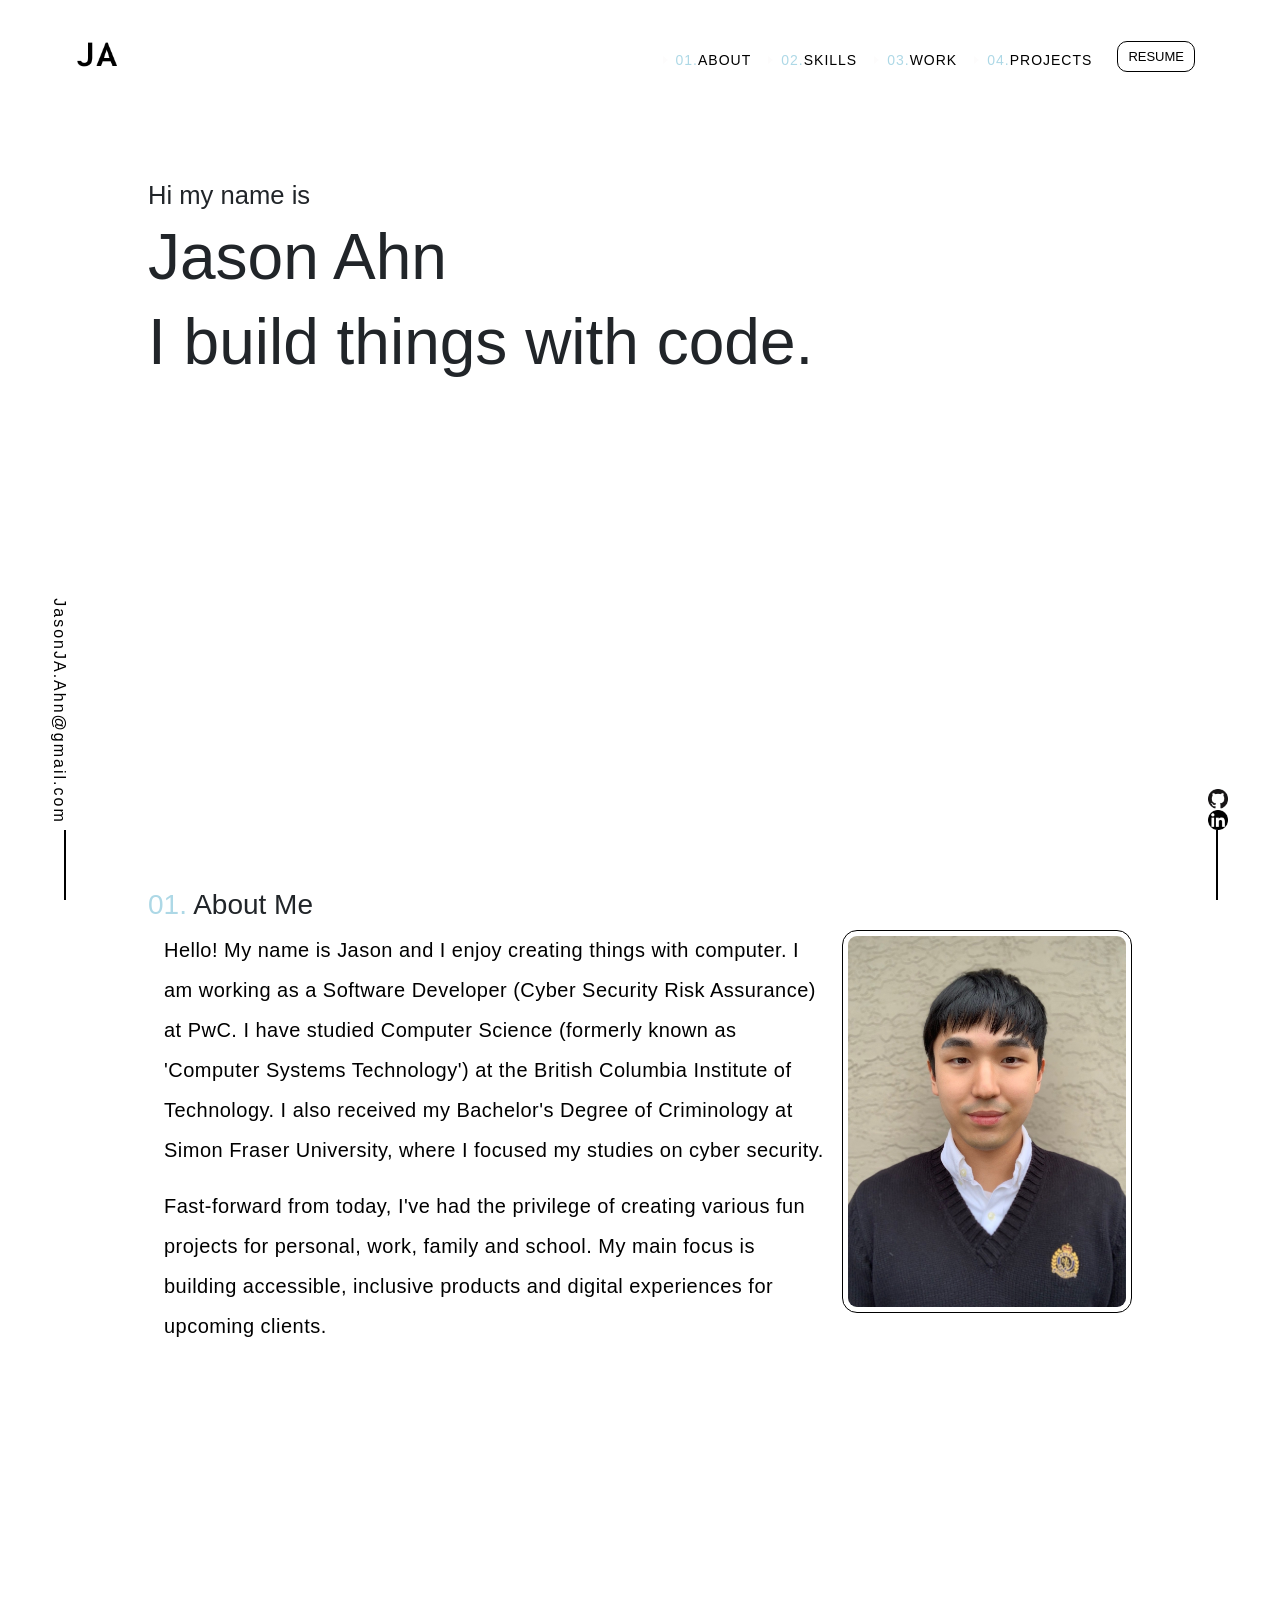
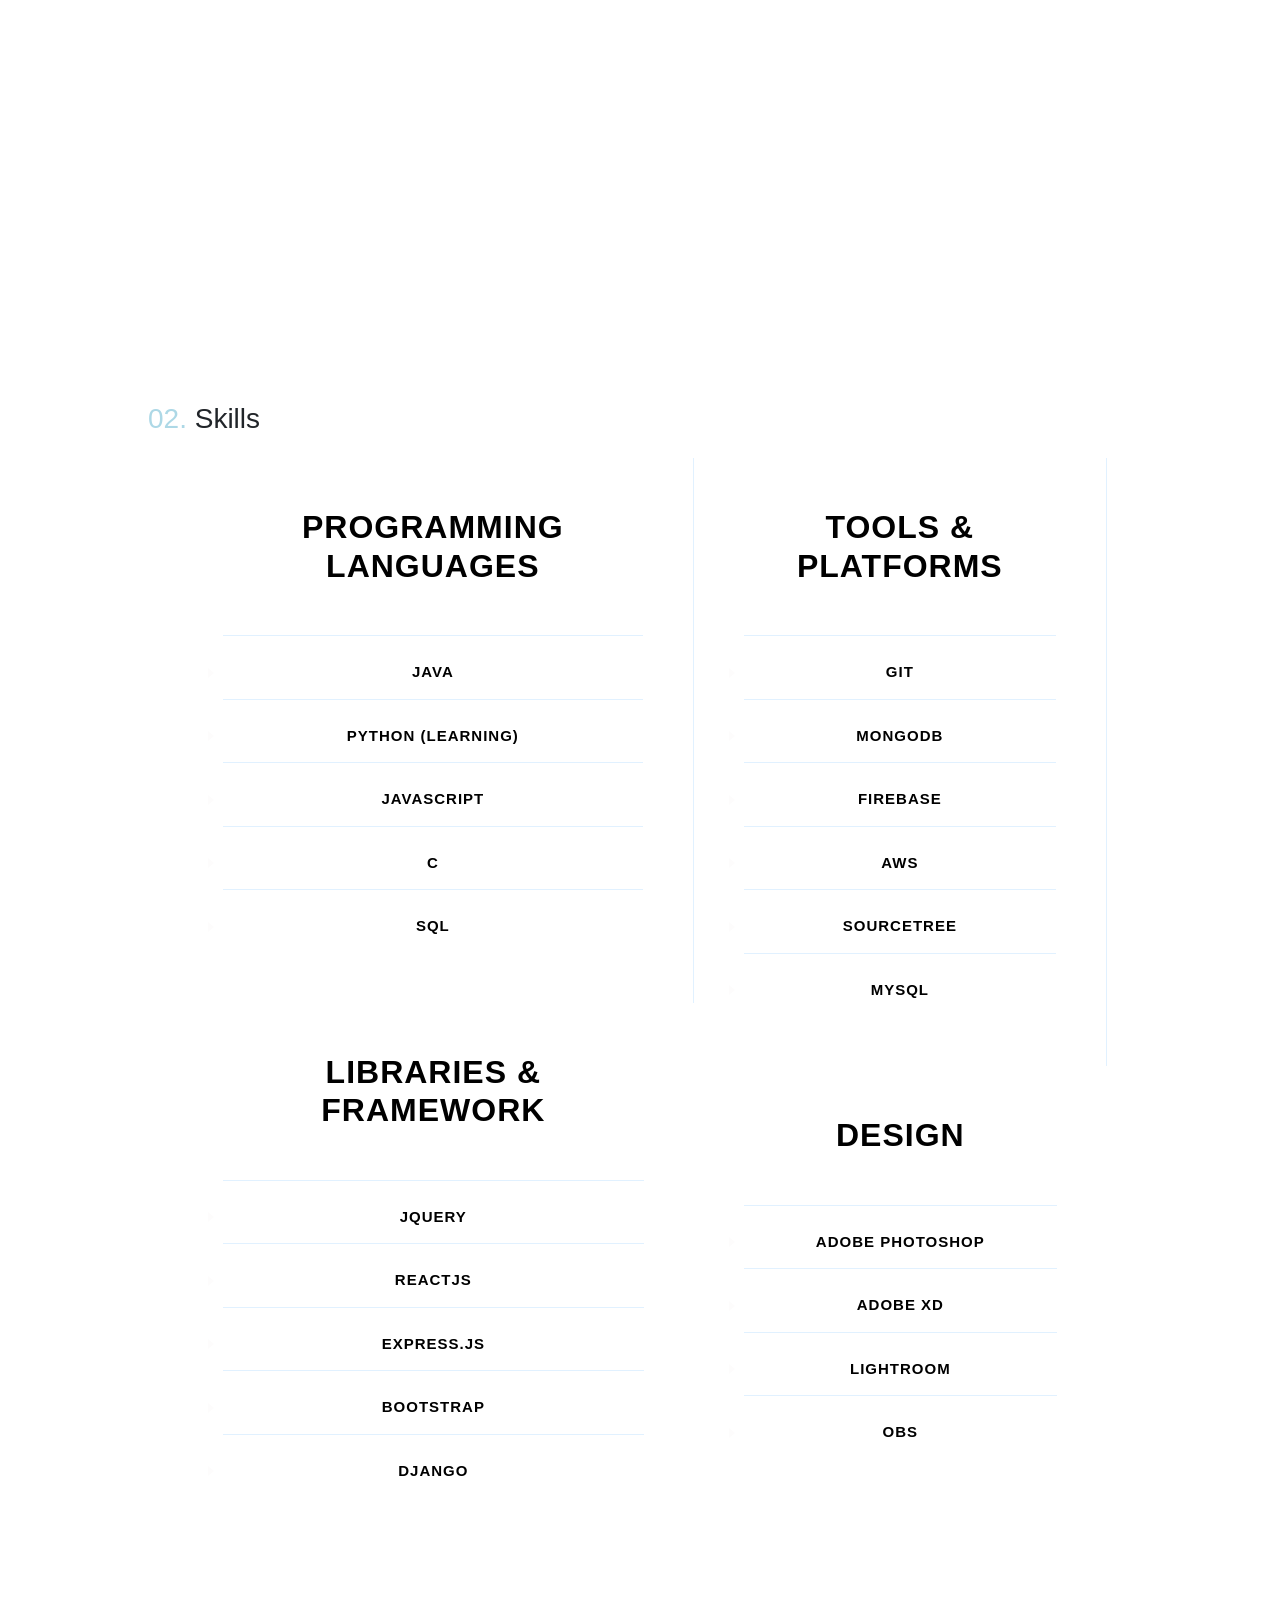
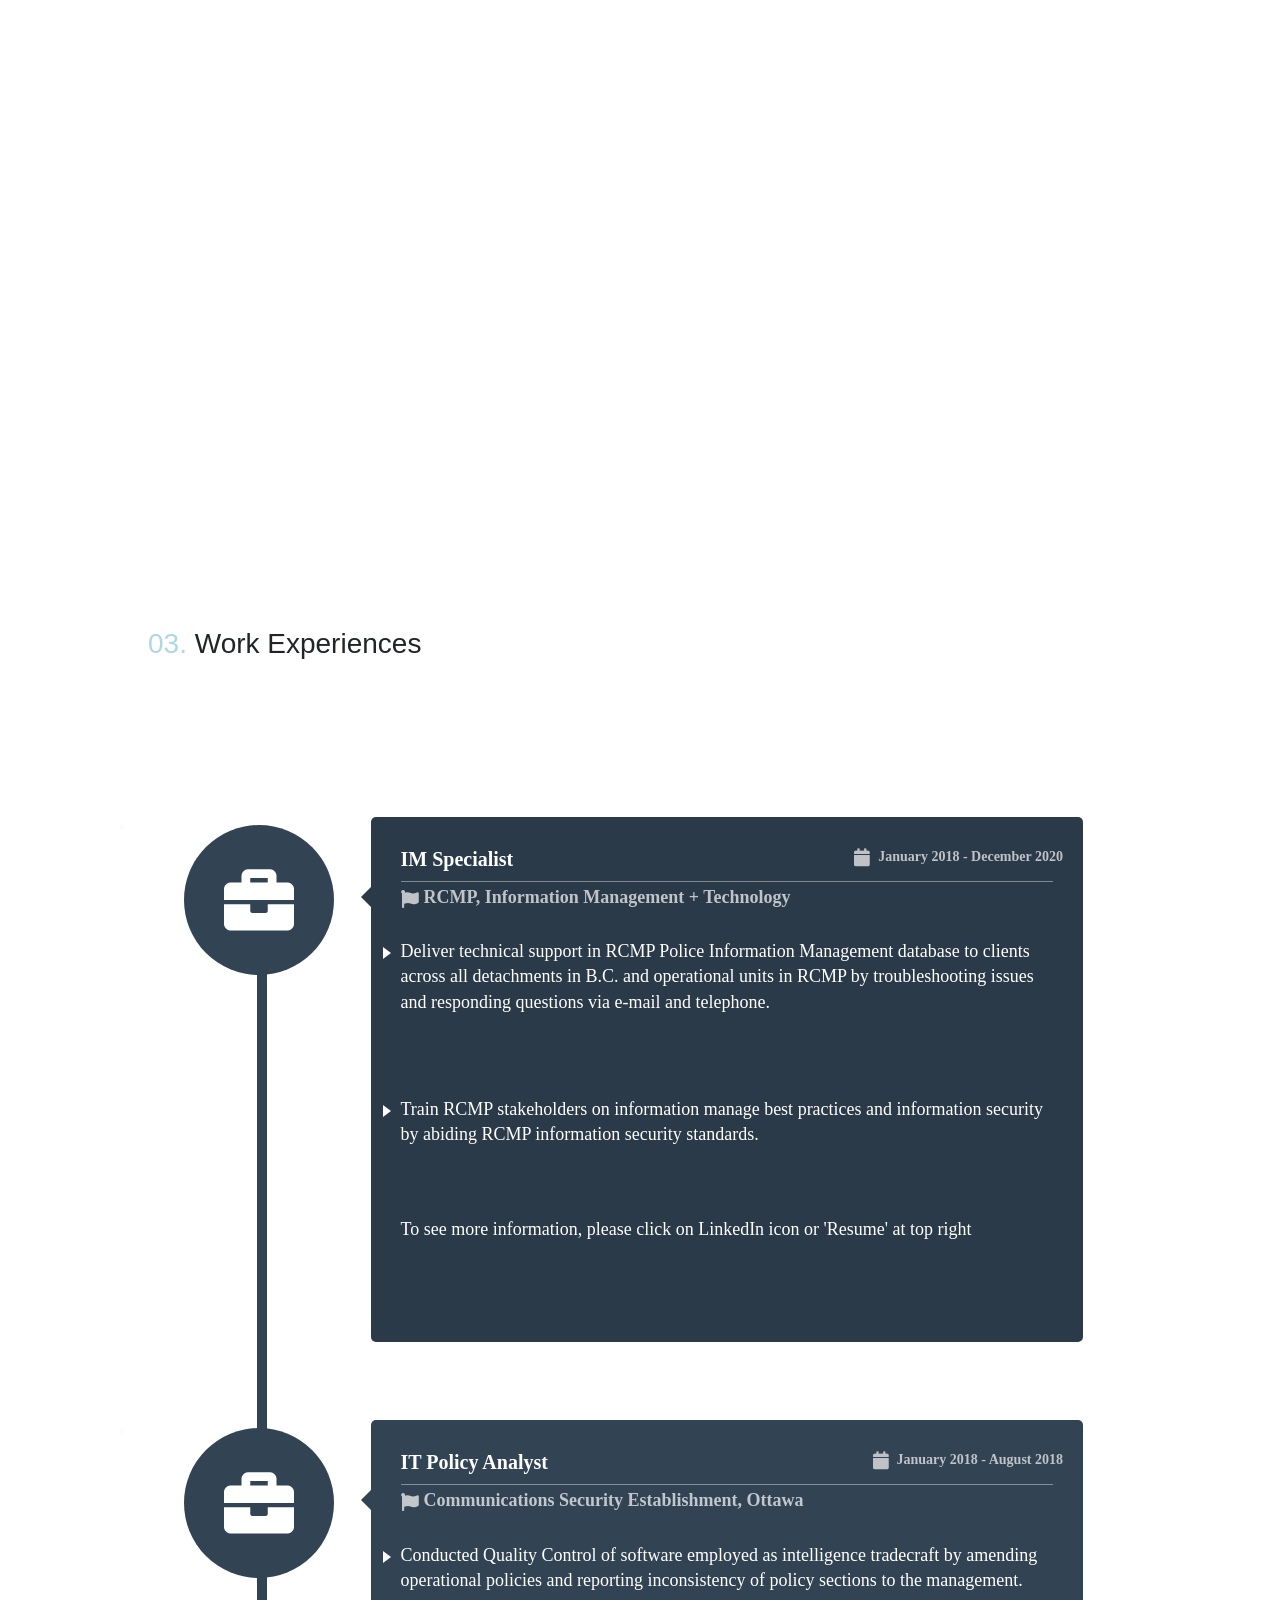
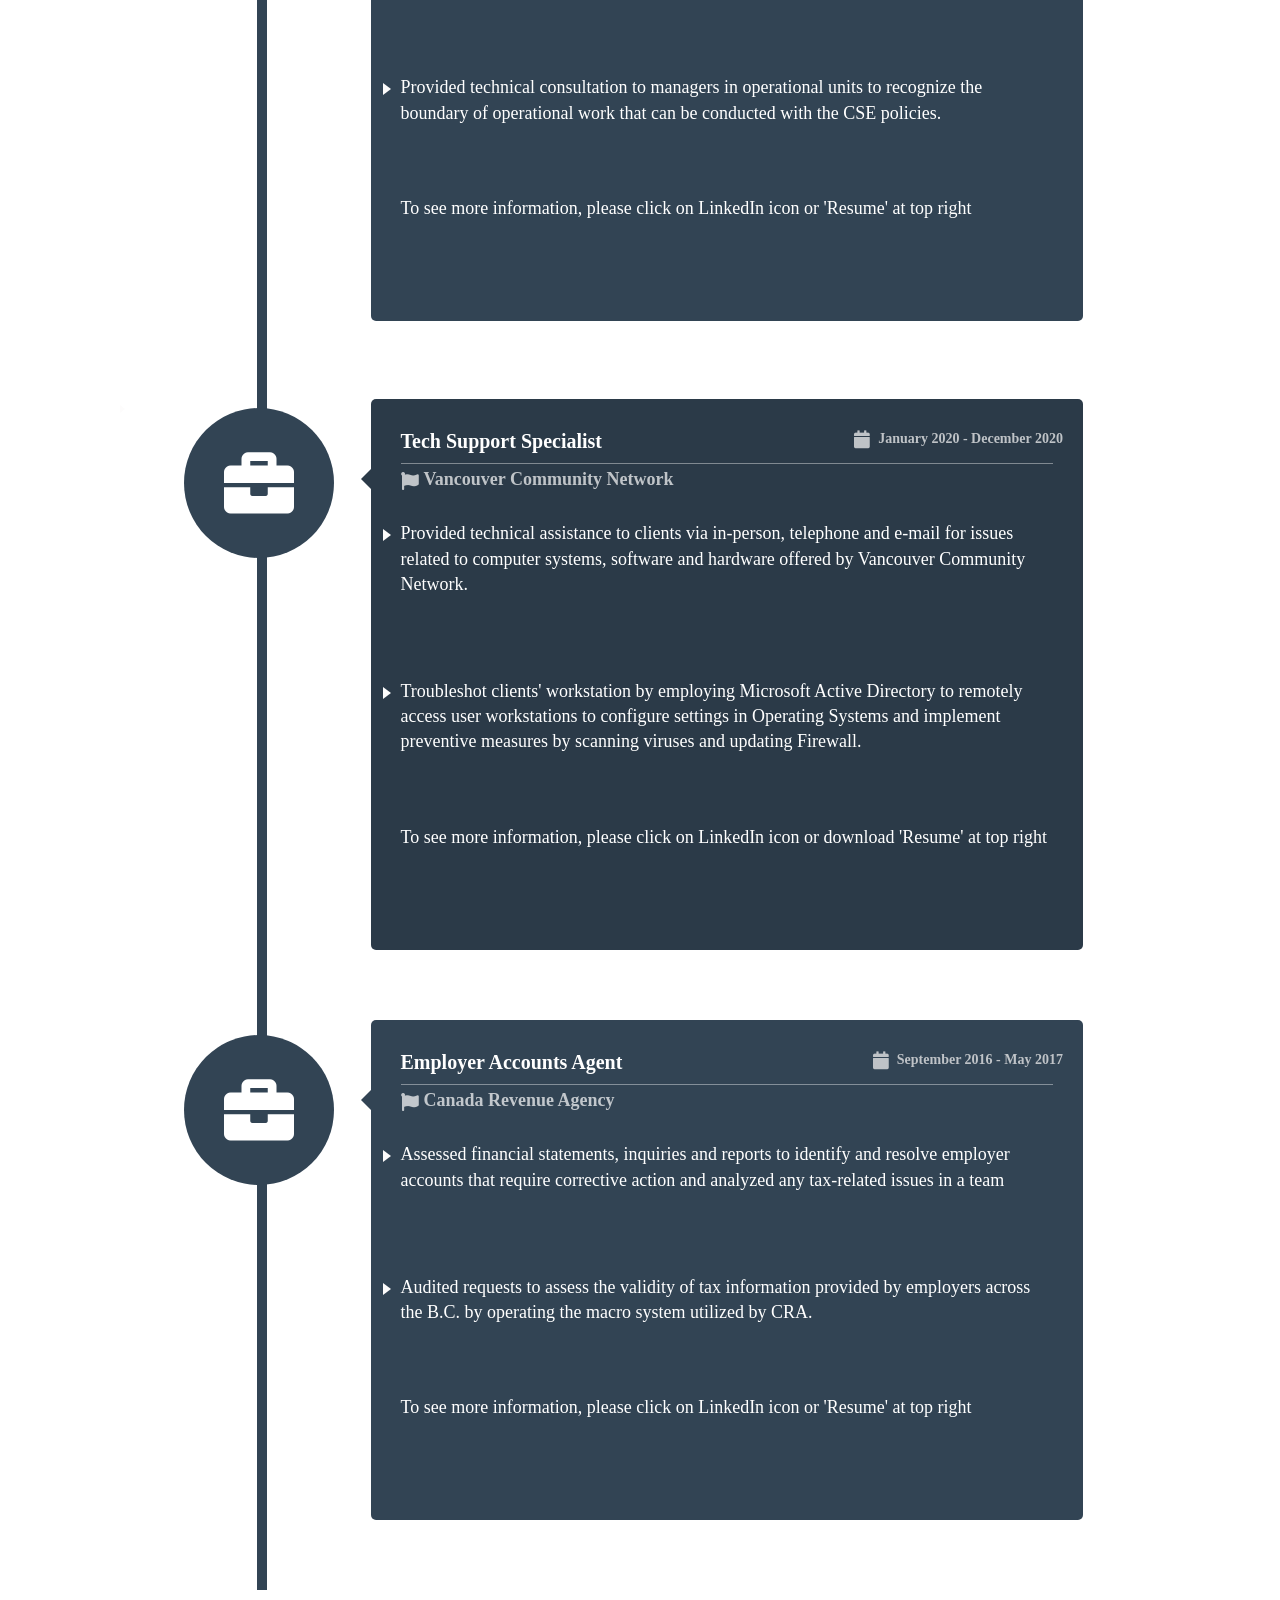
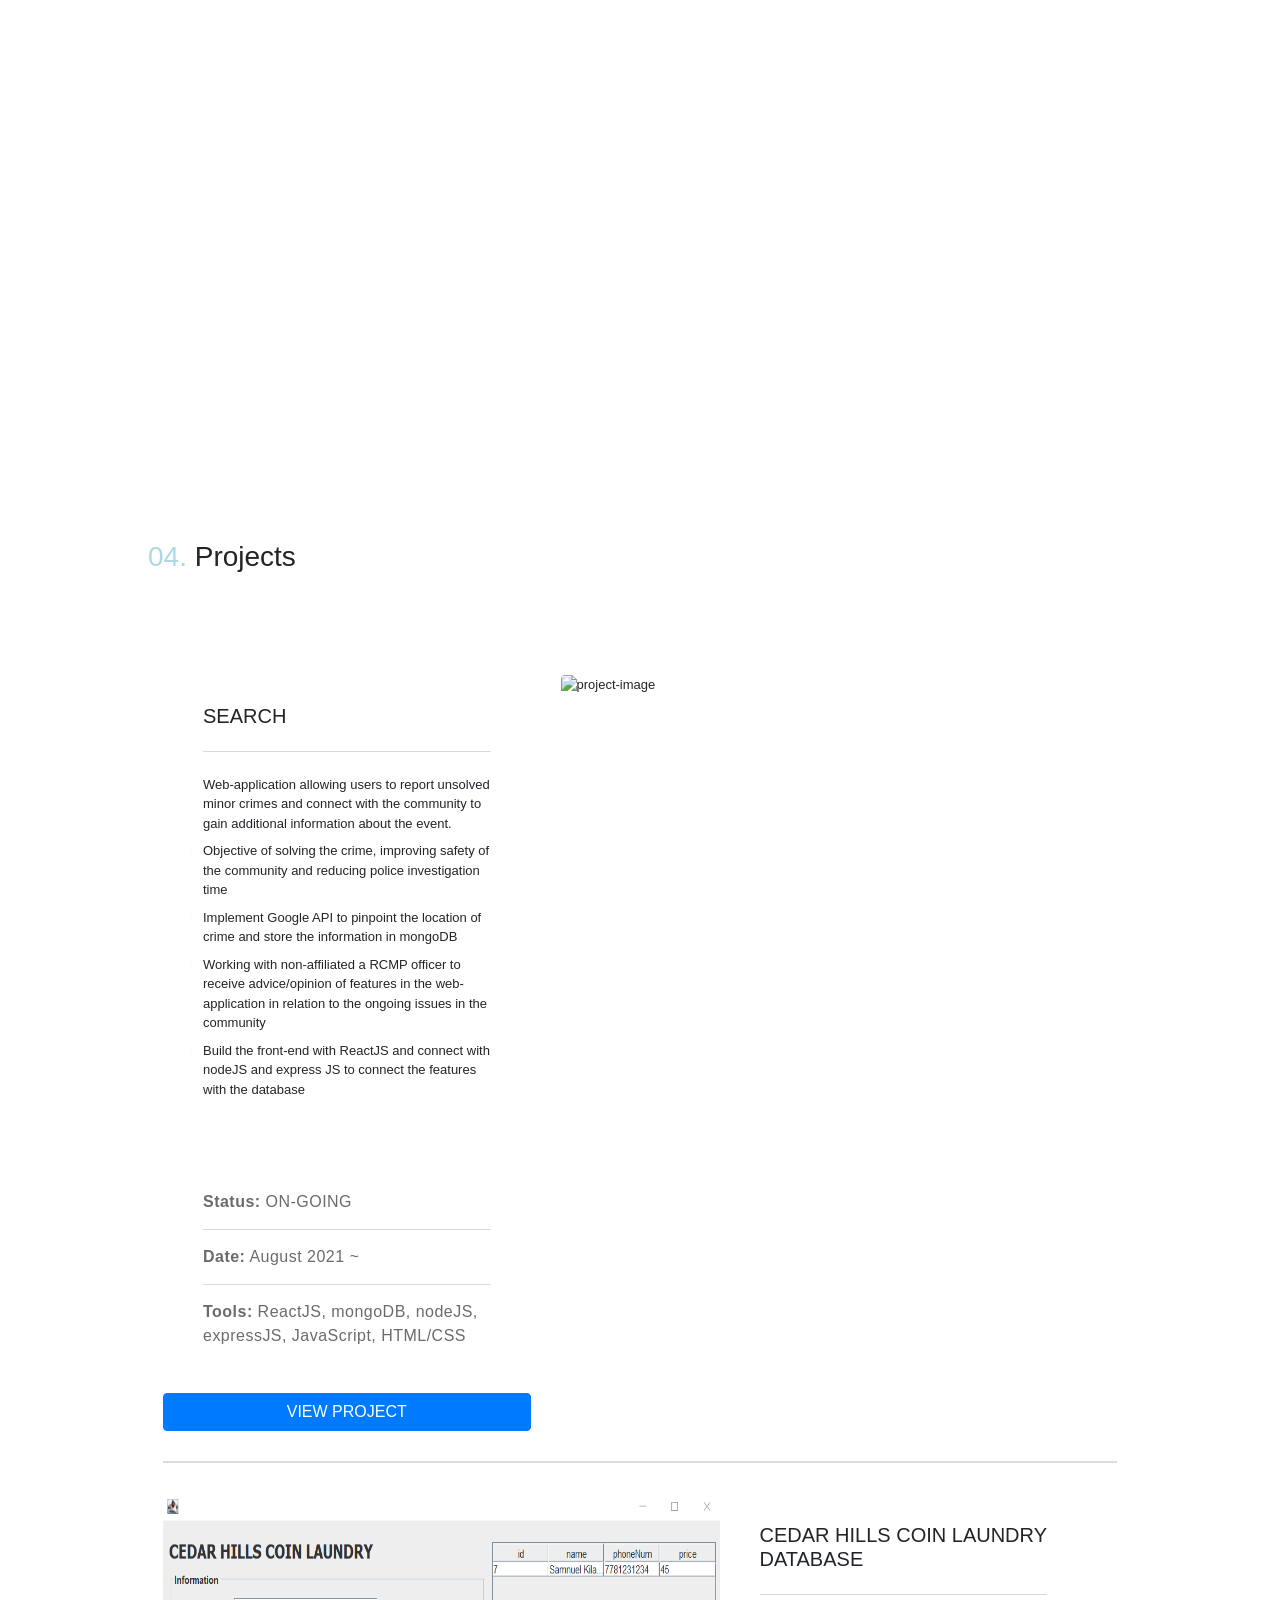
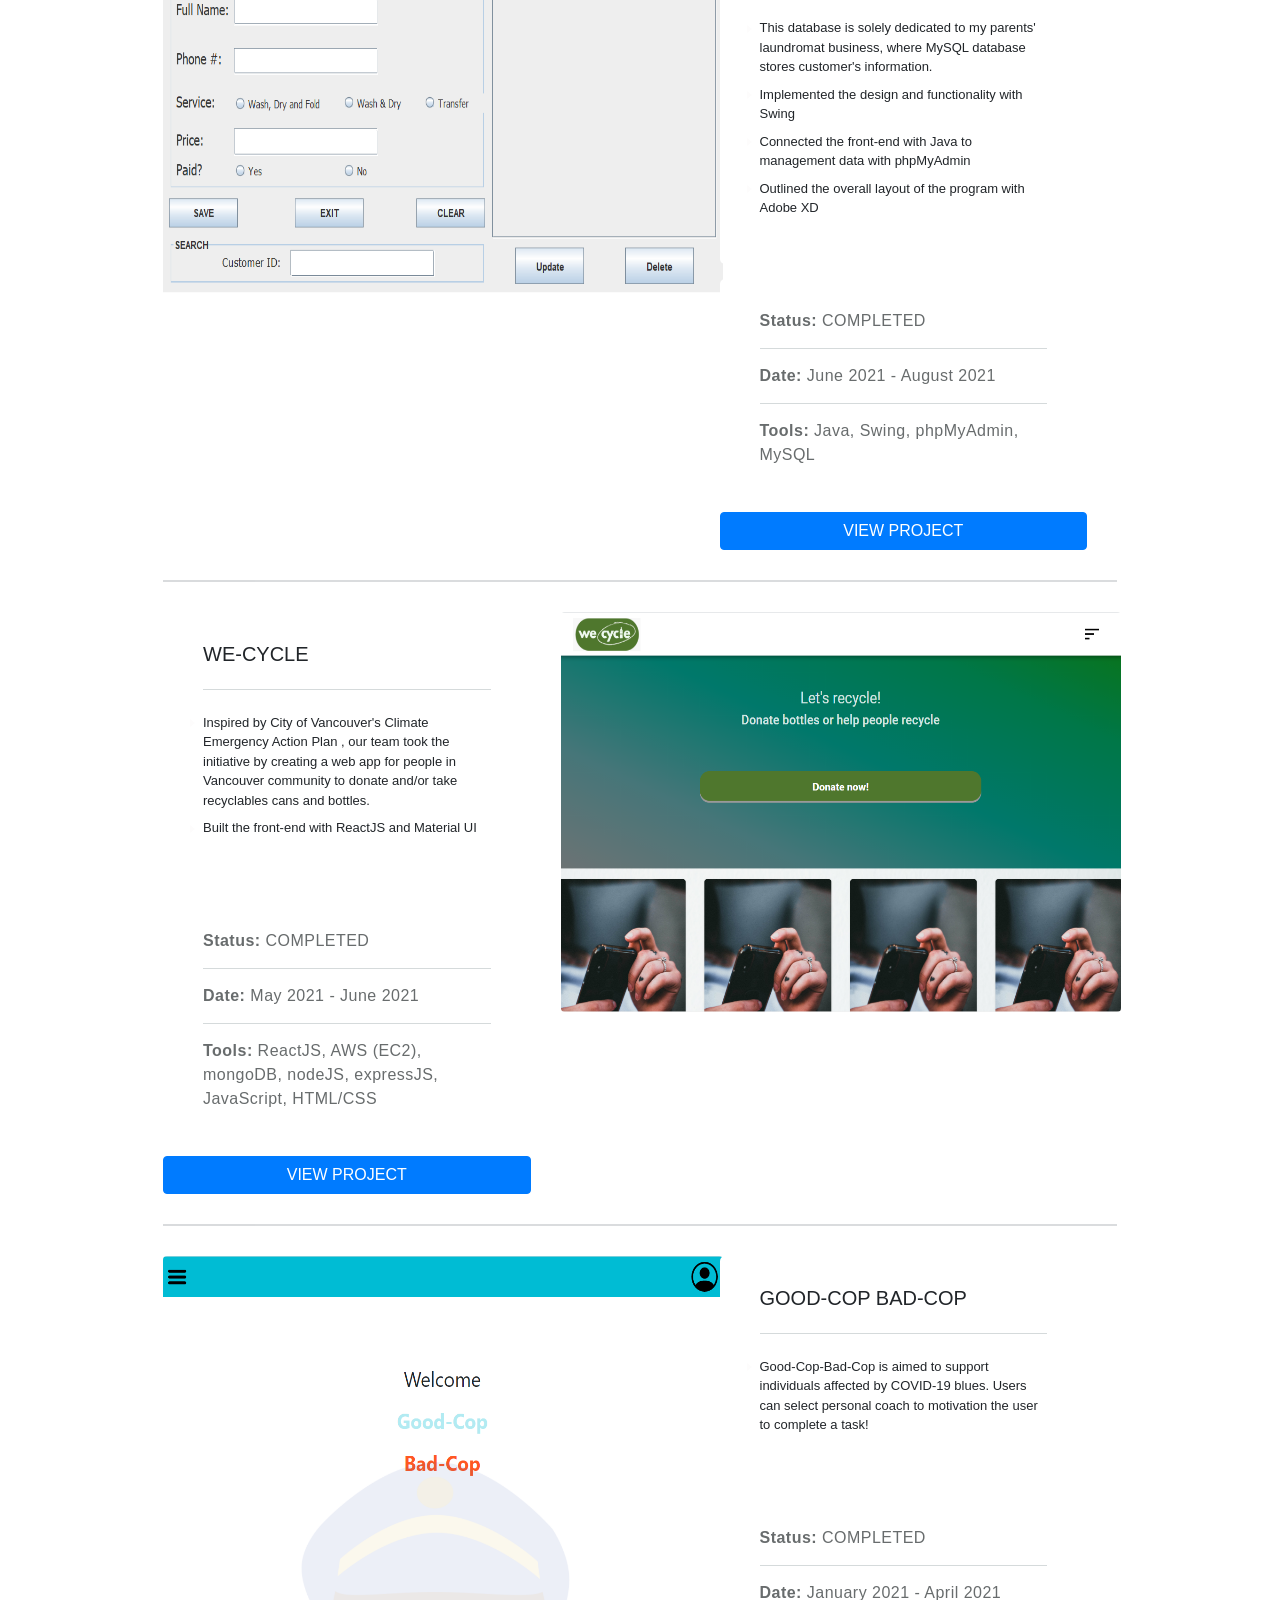
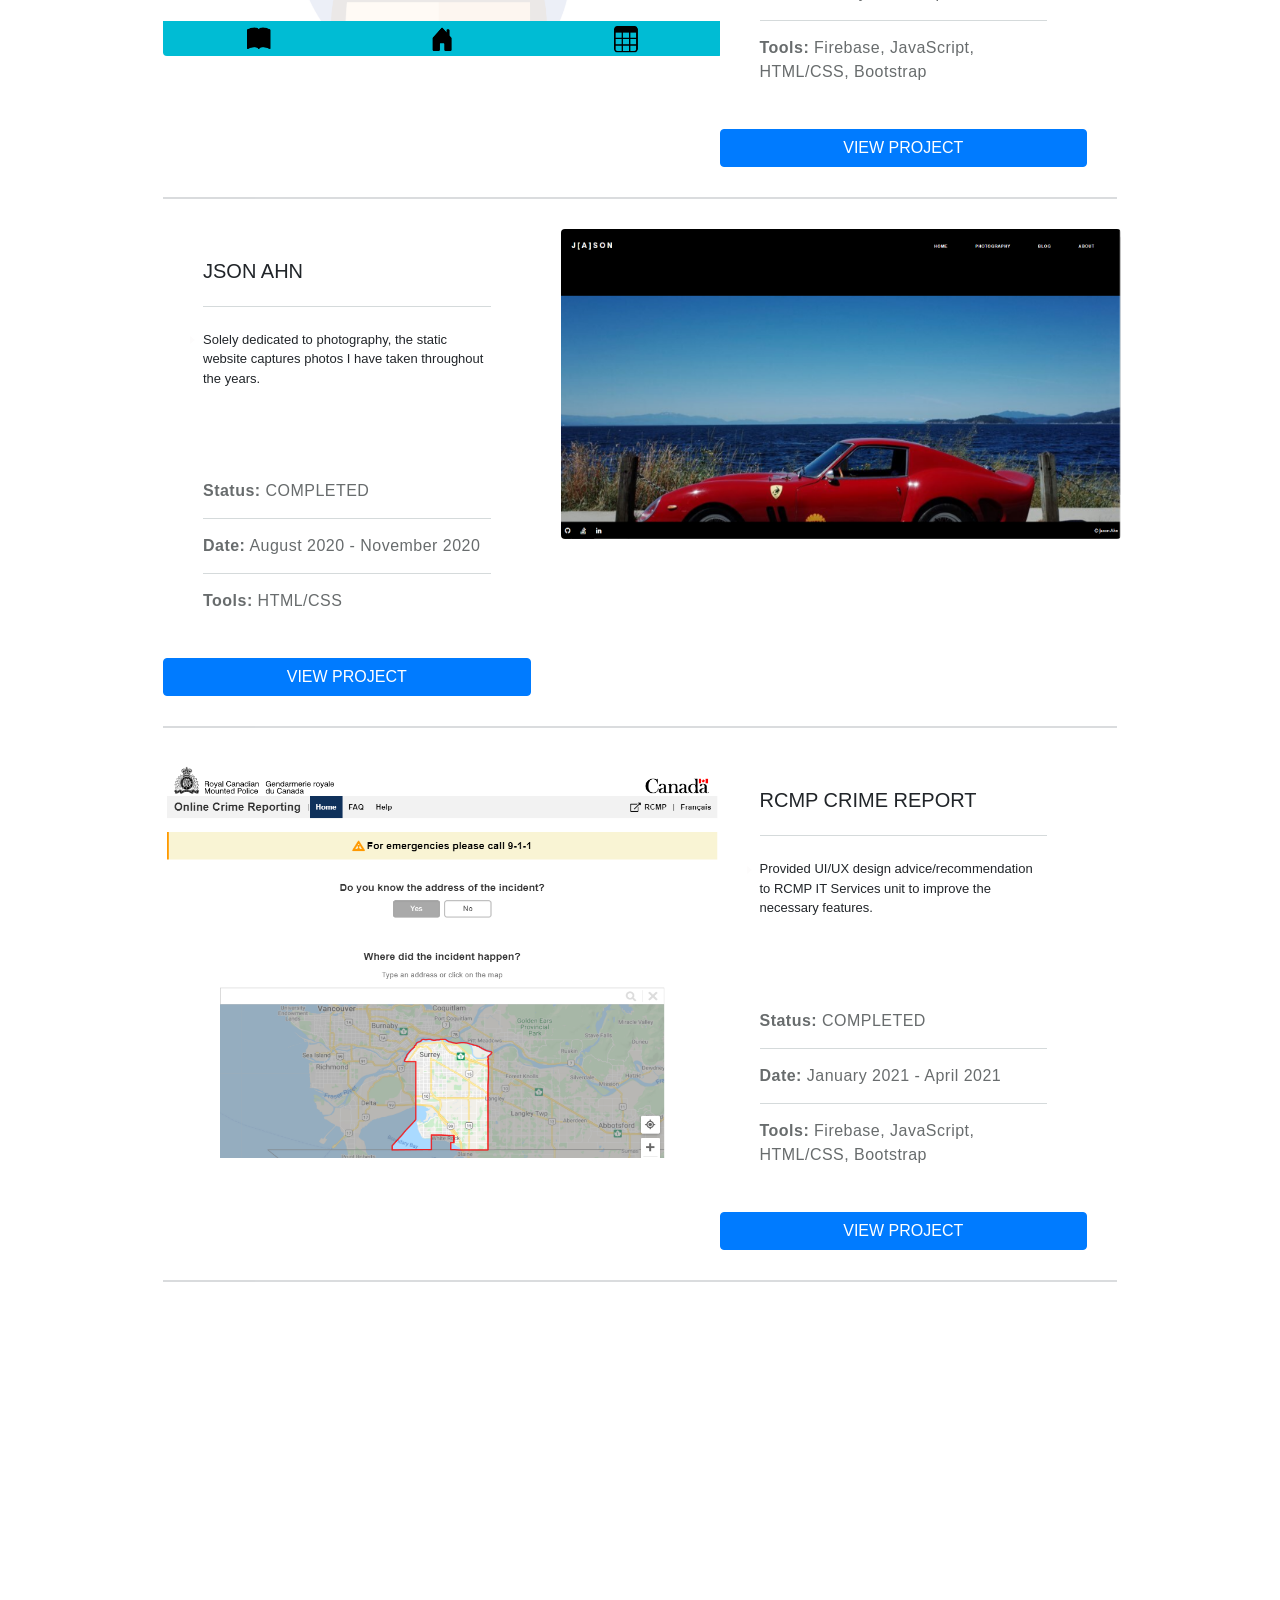
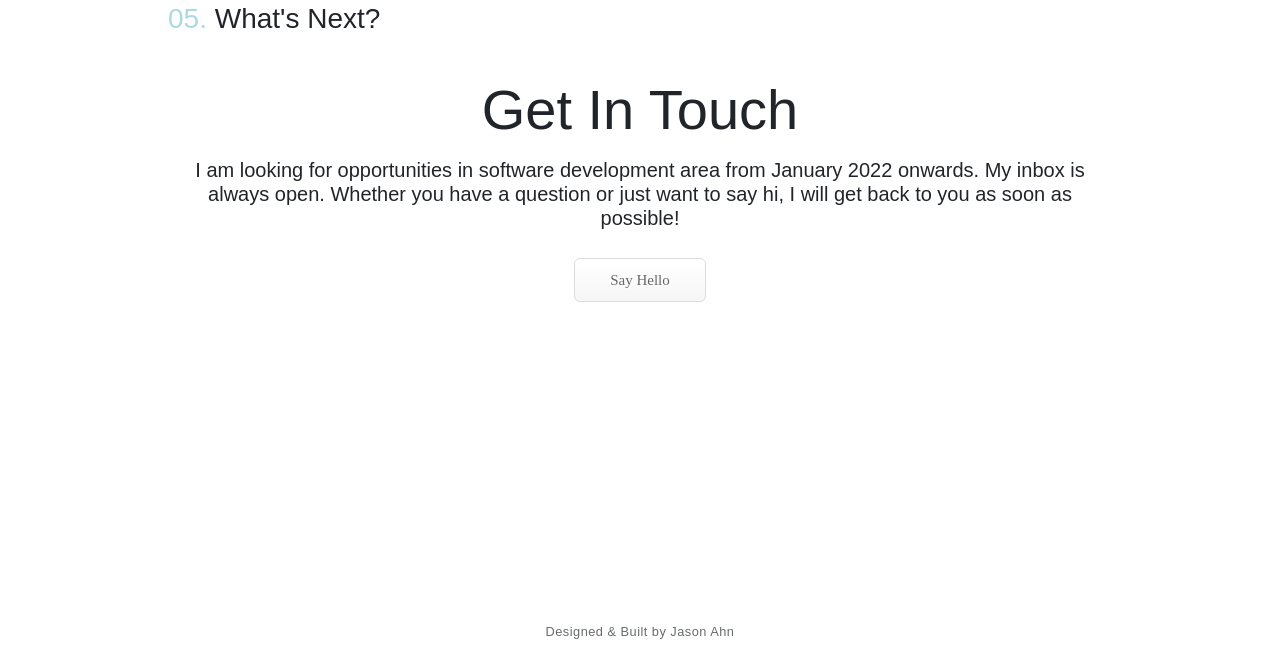
==== commit 1e296754: "update description" ====
--- a/main.html
+++ b/main.html
@@ -51,7 +51,7 @@
                     </ul>
 
                     <div id="resume">
-                        <a href = "../../resume/JasonAhn_Resume_(software_dev).pdf" download>
+                        <a href = "./resume/JasonAhn_Resume_(software dev).pdf" download>
                             <button type="button" id = "resume-button">RESUME</button>
                         </a>
                     </div>
@@ -78,16 +78,14 @@
                 <img id = "profile-pic" src = "photos/profile_pic.jpg" alt = "Jason Ahn" width = "30%" height = "auto" />
             
                 <p id="description-text-one">
-                    Hello! My name is Jason and I enjoy creating things anything relevant to computer.
-                    I am currently a Computer Systems Technology student at the British Columbia Institute of
-                    Technology.
-                    My interest in programming started back in 2018 when I worked for the National Defence as a Cyber
-                    Policy Analyst.
-                    During that time, I was one of the few who knew nothing about computers.
+                    Hello! My name is Jason and I enjoy creating things with computer.
+                    I am working as a Software Developer (Cyber Security Risk Assurance) at PwC. I have studied Computer Science (formerly
+                    known as 'Computer Systems Technology') at the British Columbia Institute of Technology. I also received my Bachelor's
+                    Degree of Criminology at Simon Fraser University, where I focused my studies on cyber security.
                 </p>
 
                 <p id="description-text-two">
-                    Fast-forward to today, I've had the privilege of creating various fun projects for personal, family
+                    Fast-forward from today, I've had the privilege of creating various fun projects for personal, work, family
                     and school.
                     My main focus is building accessible, inclusive products and digital experiences for upcoming
                     clients.
@@ -115,7 +113,6 @@
                     <ul class="pricing-features">
                       <li class="pricing-features-item">Java</li>
                       <li class="pricing-features-item">Python (learning)</li>
-                      <li class="pricing-features-item">HTML/CSS</li>
                       <li class="pricing-features-item">JavaScript</li>
                       <li class="pricing-features-item">C</li>
                       <li class="pricing-features-item">SQL</li>
@@ -300,138 +297,17 @@
             </div>
           </div>
 
-    <!--<div id = "projects">
-        <div id = "project">
-            <div id="my-projects">
-                <h3><span style="color: lightblue">04. </span> Projects </h3>
-            </div>
-        </div>
-
-        <div id = "cedar-database">
-            <div id = "cedar-database-image-div">
-                <img id = "cedar-database-image" src = "./photos/cedar-hills-database.png" width = "100%" height = "auto">
-            </div>
-            <div id = "cedar-database-description">
-                <p id = "cedar-database-heading"><span>Completed: July 2021 - July 2021</span></p>
-                <h5 id = "cedar-database-title">Cedar Hills Client Database</h5>
-                <p id = "cedar-database-paragraph">This database is solely dedicated to my parents' laundromat business, where this database stores customer's information. 
-                    <span style = "font-weight: bold">Technology: Java, Java Swing, MySQL</span> 
-                </p>
-            </div>
-            <div id = "cedar-database-direct-link-wrapper">
-                <a href = "https://github.com/j-ahn94/laundromat" alt = "We-Cycle main page">
-                    <img id = "cedar-database-direct-link" src = "./photos/external-link.png" width = "20px" height = "20px">
-                </a>
-            </div>
-        </div>
-
-        <div id = "jphoto">
-            <div id = "jphoto-image-div">
-                <img id = "jphoto-image" src = "./photos/JPhoto.png" width = "100%" height = "auto">
-            </div>
-            <div id = "jphoto-description">
-                <p id = "jphoto-heading"><span>Completed: June 2021 - August 2021</span></p>
-                <h5 id = "jphoto-title">Ahn Lab</h5>
-                <p id = "jphoto-paragraph">Created by Jason and Yeari Ahn to sell Jason's photos captured in BC, Canada.
-                    <span style = "font-weight: bold">Technology: Python, Django, HTML/CSS</span> 
-                </p>
-            </div>
-            <div id = "jphoto-direct-link-wrapper">
-                <a href = "https://github.com/j-ahn94/JPhotoStore" alt = "J Photo Github page">
-                    <img id = "jphoto-direct-link" src = "./photos/external-link.png" width = "20px" height = "20px">
-                </a>
-            </div>
-        </div>
-
-
-        <div id = "we-cycle">
-            <div id = "we-cycle-image-div">
-                <img id = "we-cycle-image" src = "./photos/we-cycle.png" width = "100%" height = "auto">
-            </div>
-            <div id = "we-cycle-description">
-                <p id = "we-cycle-heading"><span>Completed: May 2021 - June 2021</span></p>
-                <h5 id = "we-cycle-title">Wecycle</h5>
-                <p id = "we-cycle-paragraph">Inspired by City of Vancouver's Climate Emergency Action Plan
-                    , our team took the initiative by creating a web app for people in Vancouver community to donate and/or take recyclables cans and bottles.
-                    <span style = "font-weight: bold">Technology: ReactJS, JavaScript, AWS, MongoDB, Firebase, Adobe XD, Figma</span> 
-                </p>
-            </div>
-            <div id = "we-cycle-direct-link-wrapper">
-                <a href = "http://ec2-34-211-120-230.us-west-2.compute.amazonaws.com:8001/" alt = "We-Cycle main page">
-                    <img id = "we-cycle-direct-link" src = "./photos/external-link.png" width = "20px" height = "20px">
-                </a>
-            </div>
-            
-        </div>
+    
+<div id = "projectJason">
+    <div id = "project">
+        <div id="my-projects">
+            <h3><span style="color: lightblue">04. </span> Projects </h3>
+        </div>
+    </div>
+</div>
         
-        <div id = "good-cop-bad-cop">
-            <div id = "good-cop-bad-cop-image-div">
-                <img id = "good-cop-bad-cop-image" src = "./photos/good-cop-bad-cop.png" width = "100%" height = "auto">
-            </div>
-            <div id = "good-cop-bad-cop-description">
-                <p id = "good-cop-bad-cop-heading"><span>Completed: Jan 2021 - April 2021</span></p>
-                <h5 id = "good-cop-bad-cop-title">Good-Cop-Bad-Cop</h5>
-                <p id = "good-cop-bad-cop-paragraph">Good-Cop-Bad-Cop is aimed to support individuals affected by COVID-19 blues.
-                    Users can select personal coach to motivation the user to complete a task!
-                    <span style = "font-weight: bold">Technology: HTML, CSS, JavaScript, Firebase, Adobe XD, Figma</span> 
-                </p>
-            </div>
-            <div id = "good-cop-bad-cop-link-wrapper">
-                <a href = "https://github.com/j-ahn94/Good-Cop-Bad-Cop" alt = "Good-Cop-Bad-Cop Github">
-                    <img id = "good-cop-bad-cop-direct-link" src = "./photos/external-link.png" width = "20px" height = "20px">
-                </a>
-            </div>
-        </div>
-
-        <div id = "jsonahn">
-            <div id = "jsonahn-image-div">
-                <img id = "jsonahn-image" src = "./photos/jsonahn.png" width = "100%" height = "auto">
-            </div>
-            <div id ="jsonahn-description">
-                <p id = "jsonahn-heading"><span>Completed: June 2020 - August 2020</span></p>
-                <h5 id ="jsonahn-title">JSON</h5>
-                <p id = "jsonahn-paragraph">Solely dedicated to photography, the static website captures photos I have taken throughout the years.
-                    <span style = "font-weight: bold">Technology: HTML, CSS, Bootstrap</span> 
-                </p>
-            </div>
-            <div id = "jsonahn-direct-link-wrapper">
-                <a href = "https://www.jsonahn.com" alt = "JSON main page">
-                    <img id = "json-direct-link" src = "./photos/external-link.png" width = "20px" height = "20px">
-                </a>
-            </div>
-        </div>
-
-        <div id ="rcmp-crime-report">
-            <div id = "rcmp-crime-report-image-div">
-                <img id = "rcmp-crime-report-image" src = "./photos/rcmp-crime-report.PNG" width = "100%" height = "auto">
-            </div>
-            <div id ="rcmp-crime-report-description">
-                <p id = "rcmp-crime-report-heading"><span>Completed: November 2019 - January 2020</span></p>
-                <h5 id = "rcmp-crime-report-title">RCMP Surrey Crime Report</h5>
-                <p id = "rcmp-crime-report-paragraph">Conducting UI/UX design with Major Crime Unit to provide recommendations on improving the necessary features.
-                    <span style = "font-weight: bold">Technology: Adobe XD, Figma</span> 
-                </p>
-            </div>
-            <div id = "rcmp-crime-report-link-wrapper">
-                <a href = "https://ocre-sielc.rcmp-grc.gc.ca/surrey/en" alt = "RCMP Crime Report Main Webpage">
-                    <img id = "rcmp-crime-report-direct-link" src = "./photos/external-link.png" width = "20px" height = "20px">
-                </a>
-            </div>
-        </div>
-    </div>
-
--->
-    
-
-
-
-
-<div id = "projectJason">
-    <div id="my-projects">
-        <h3><span style="color: lightblue">04. </span> Projects </h3>
-    </div>
-</div>
-
+<!-- BOOTSTRAP RETRIEVED FROM https://www.bootdey.com/snippets/view/bs4-project-list-layout#html -->
+        
 <div class="container">
     <div class="row list-project">
         <div class="col-md-5 tablet-top">
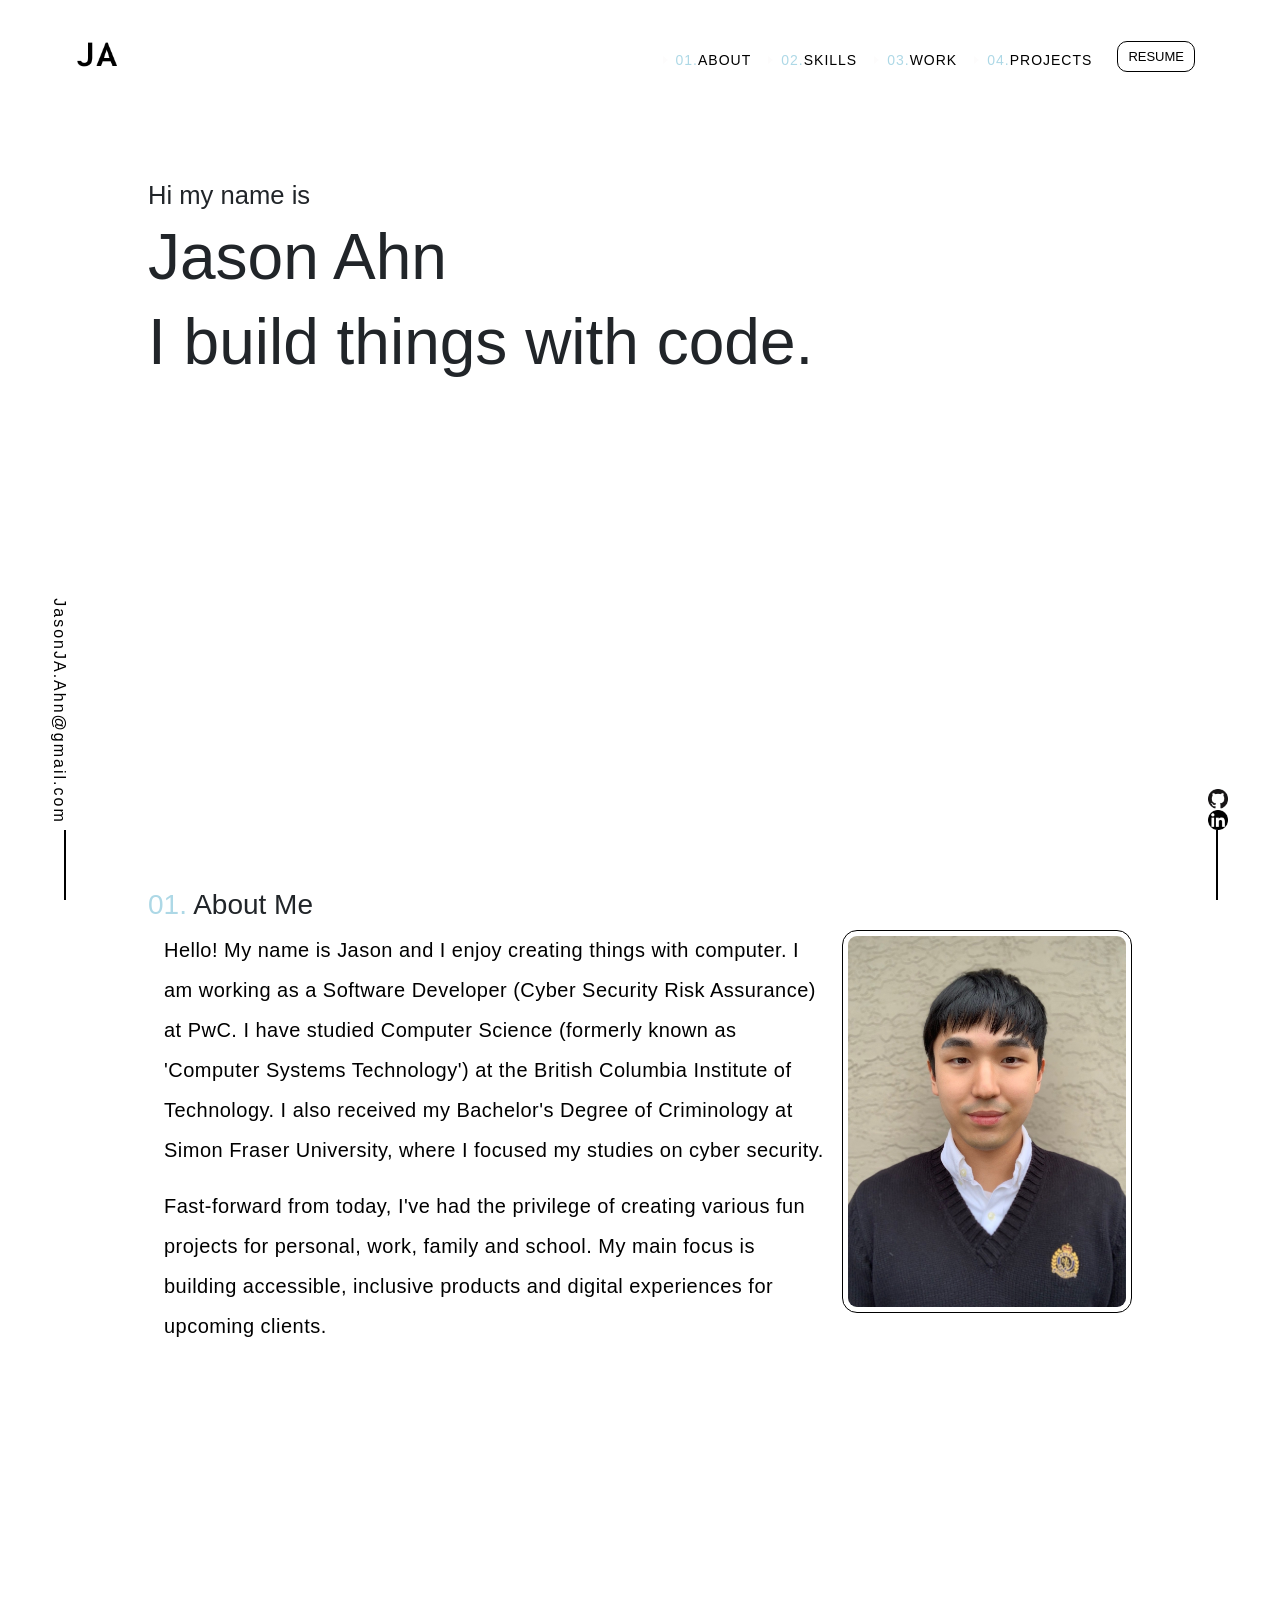
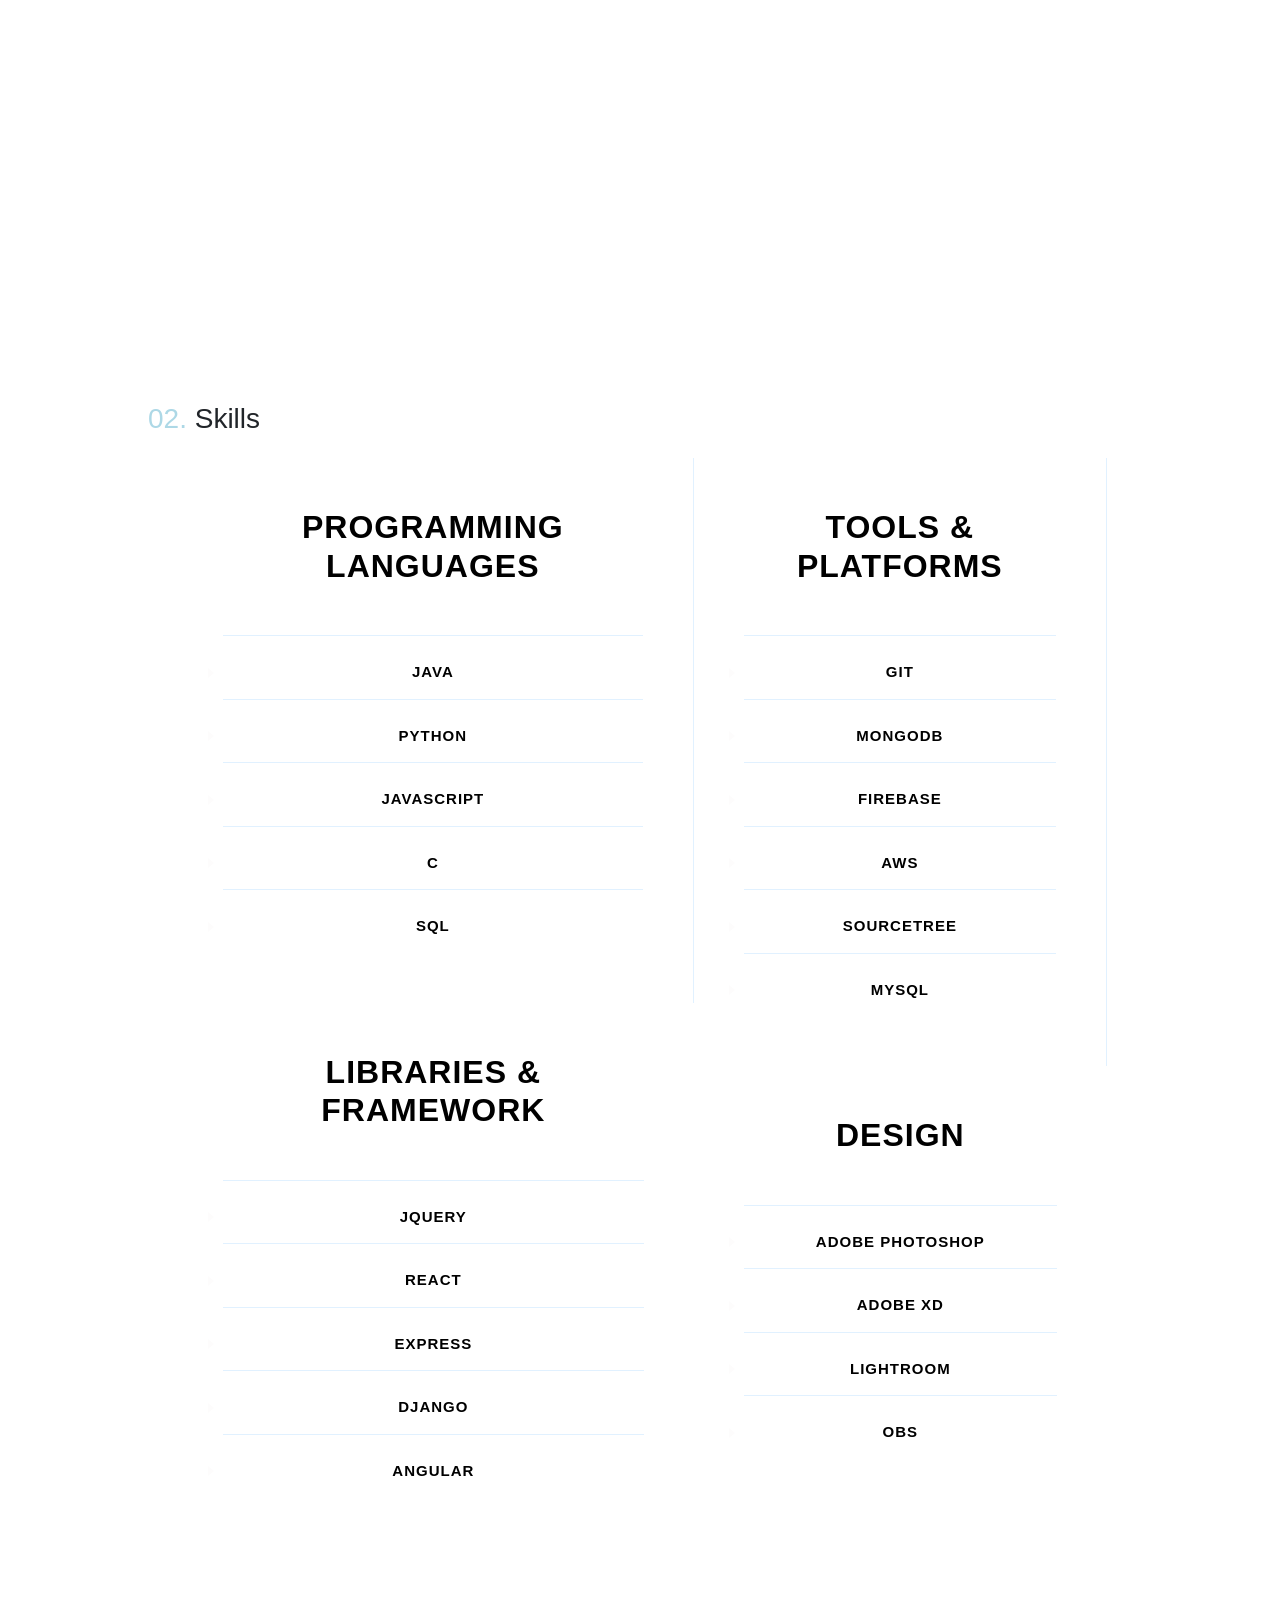
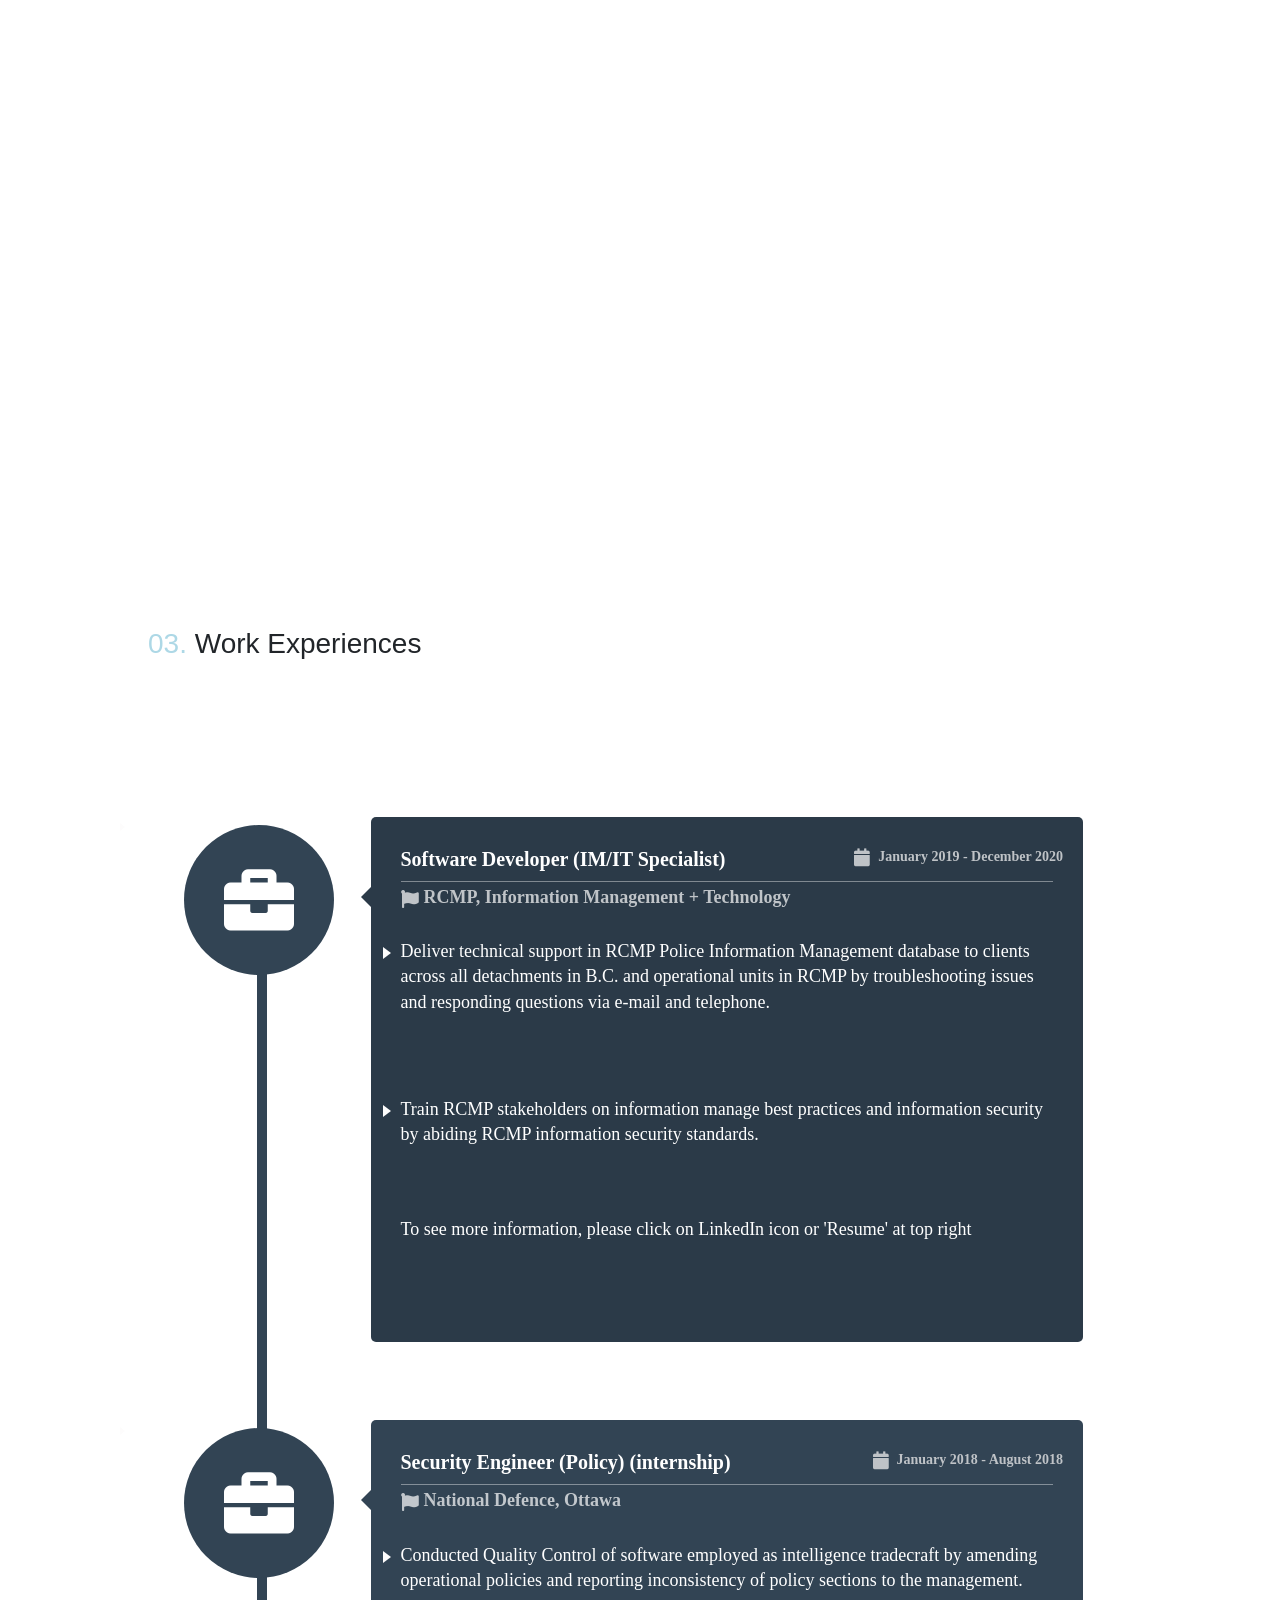
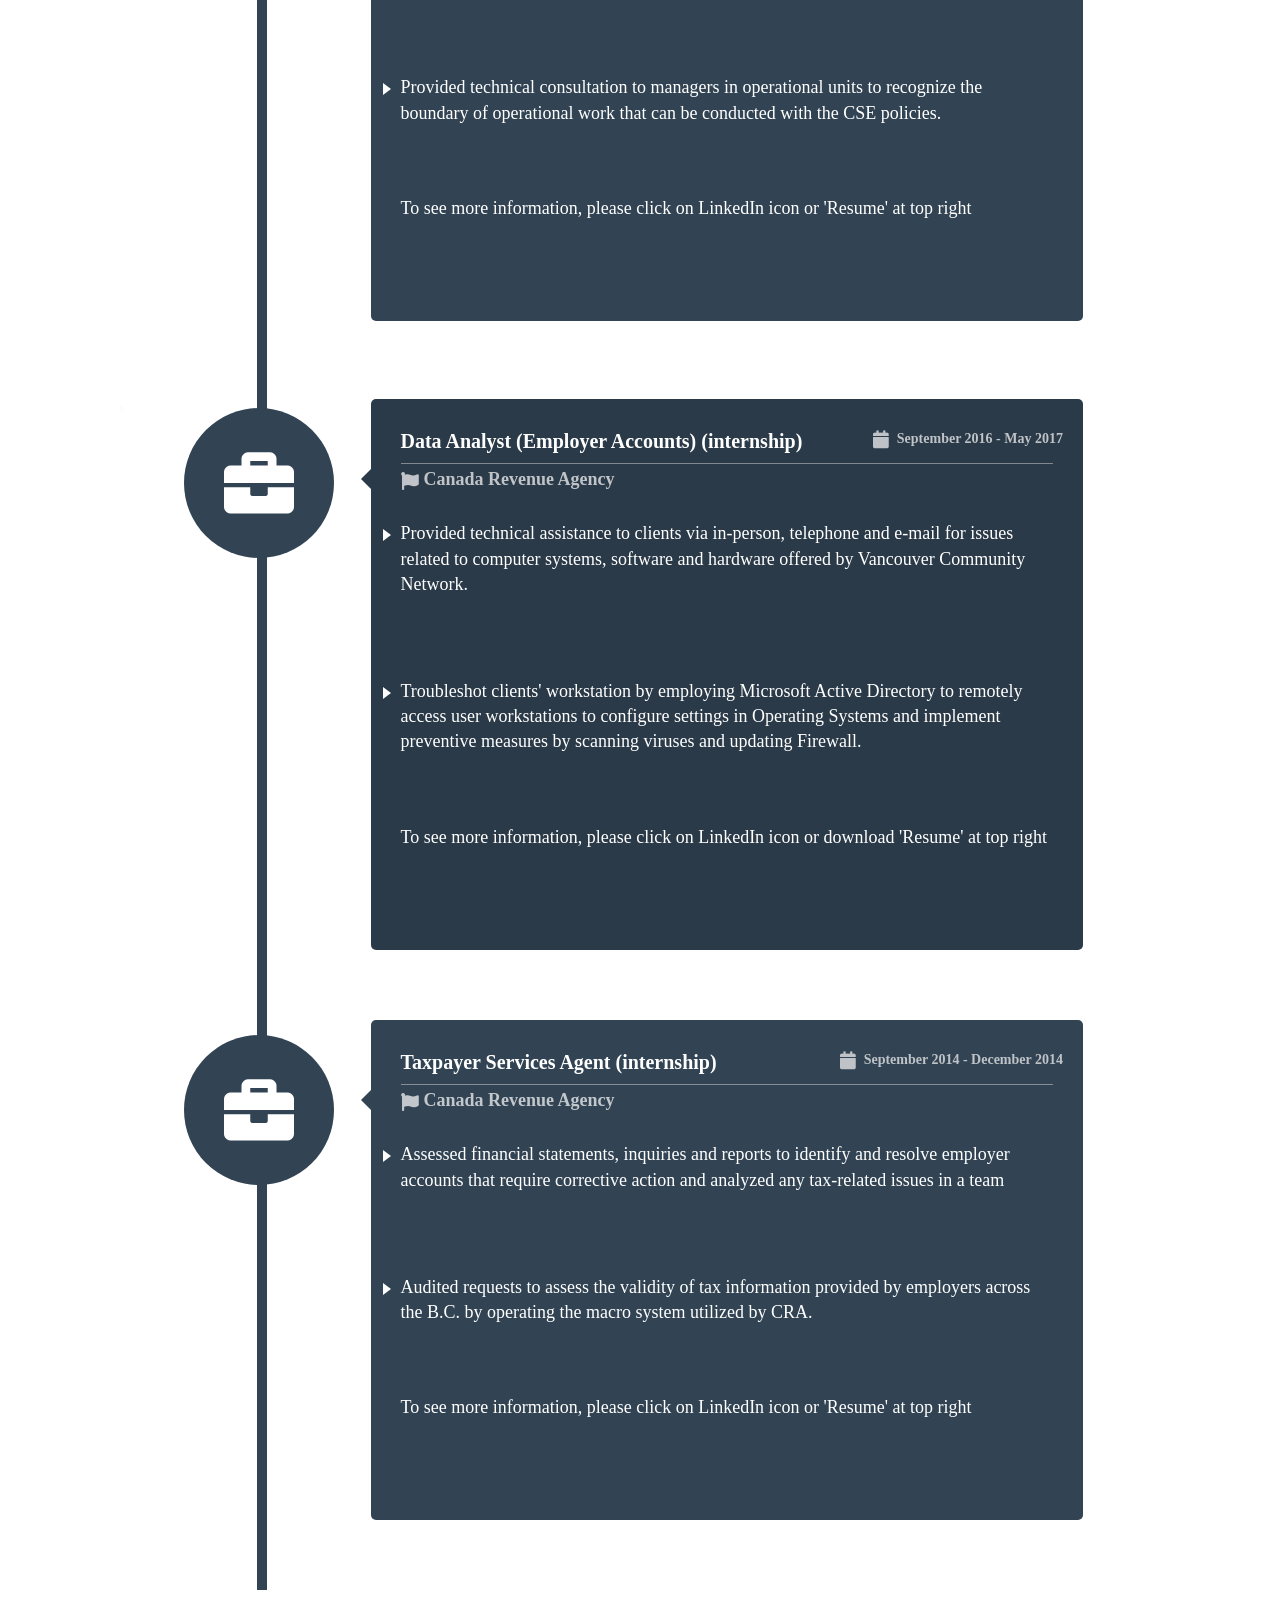
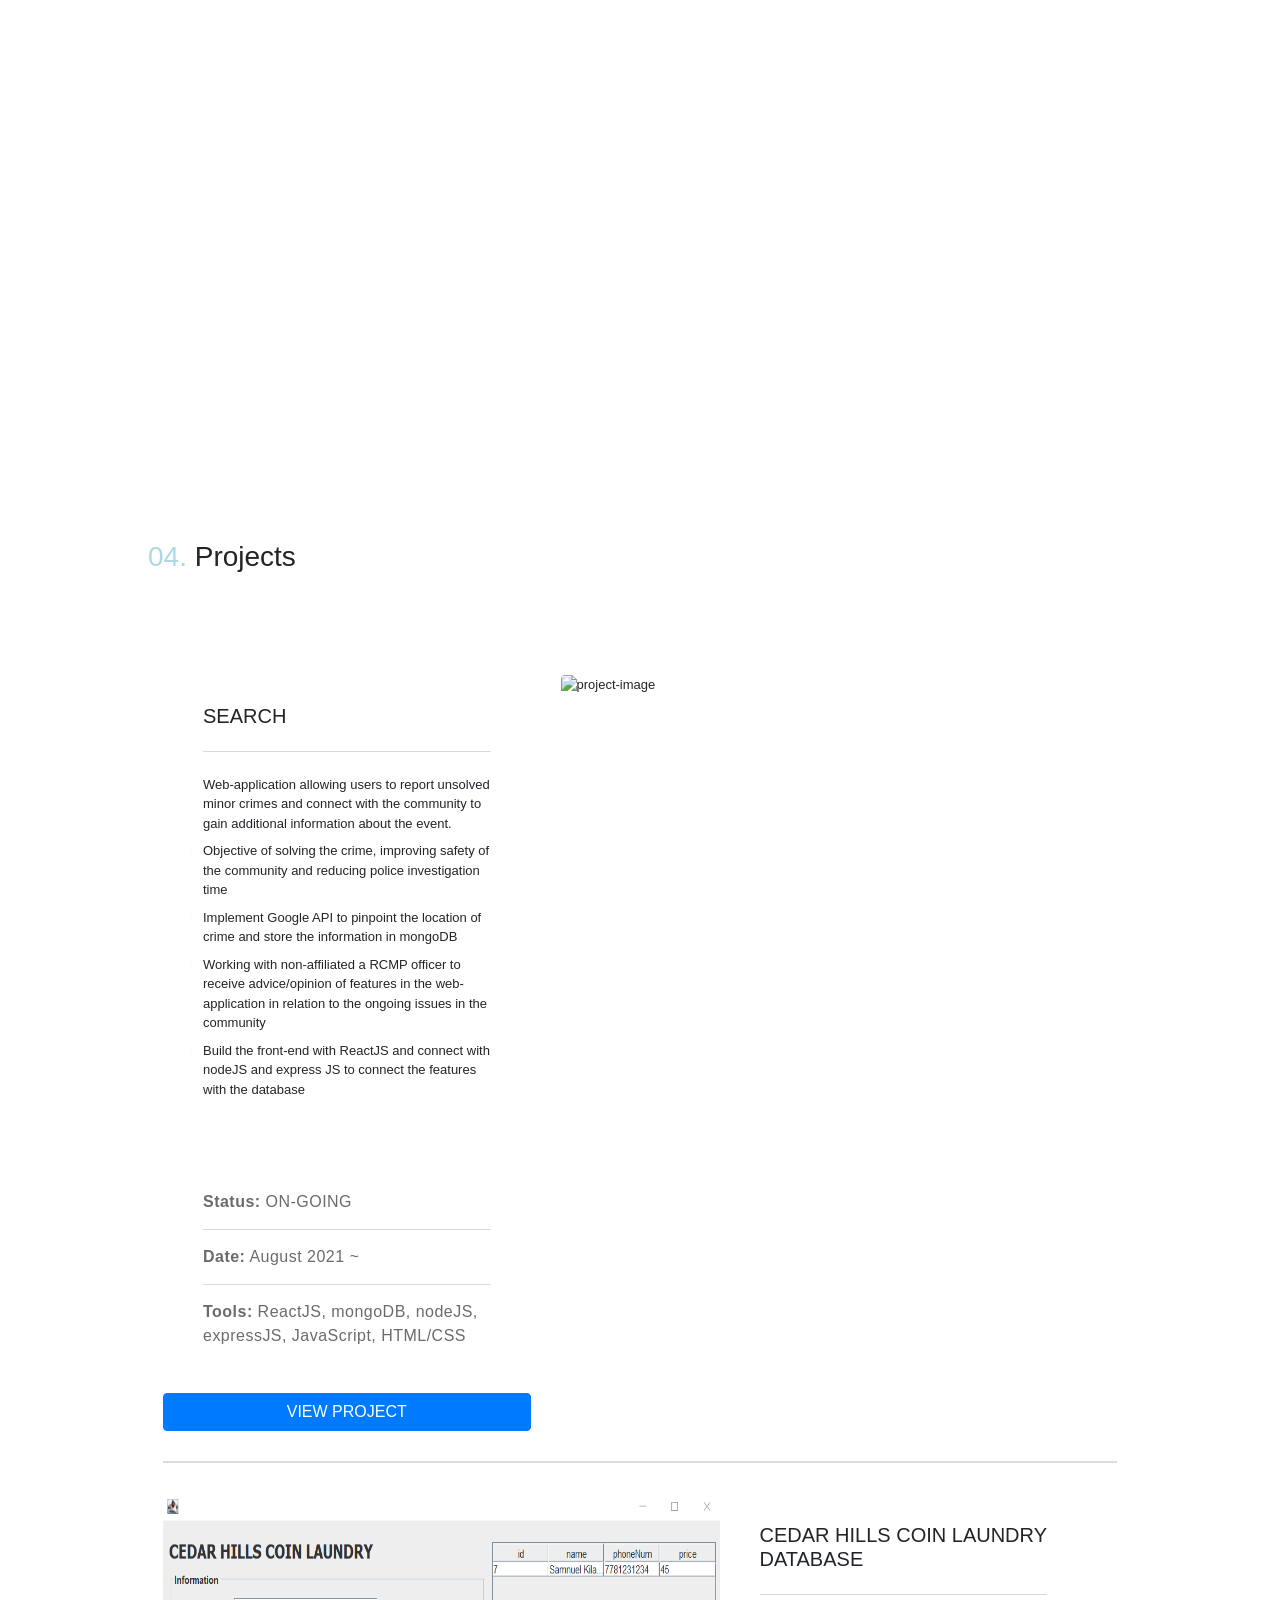
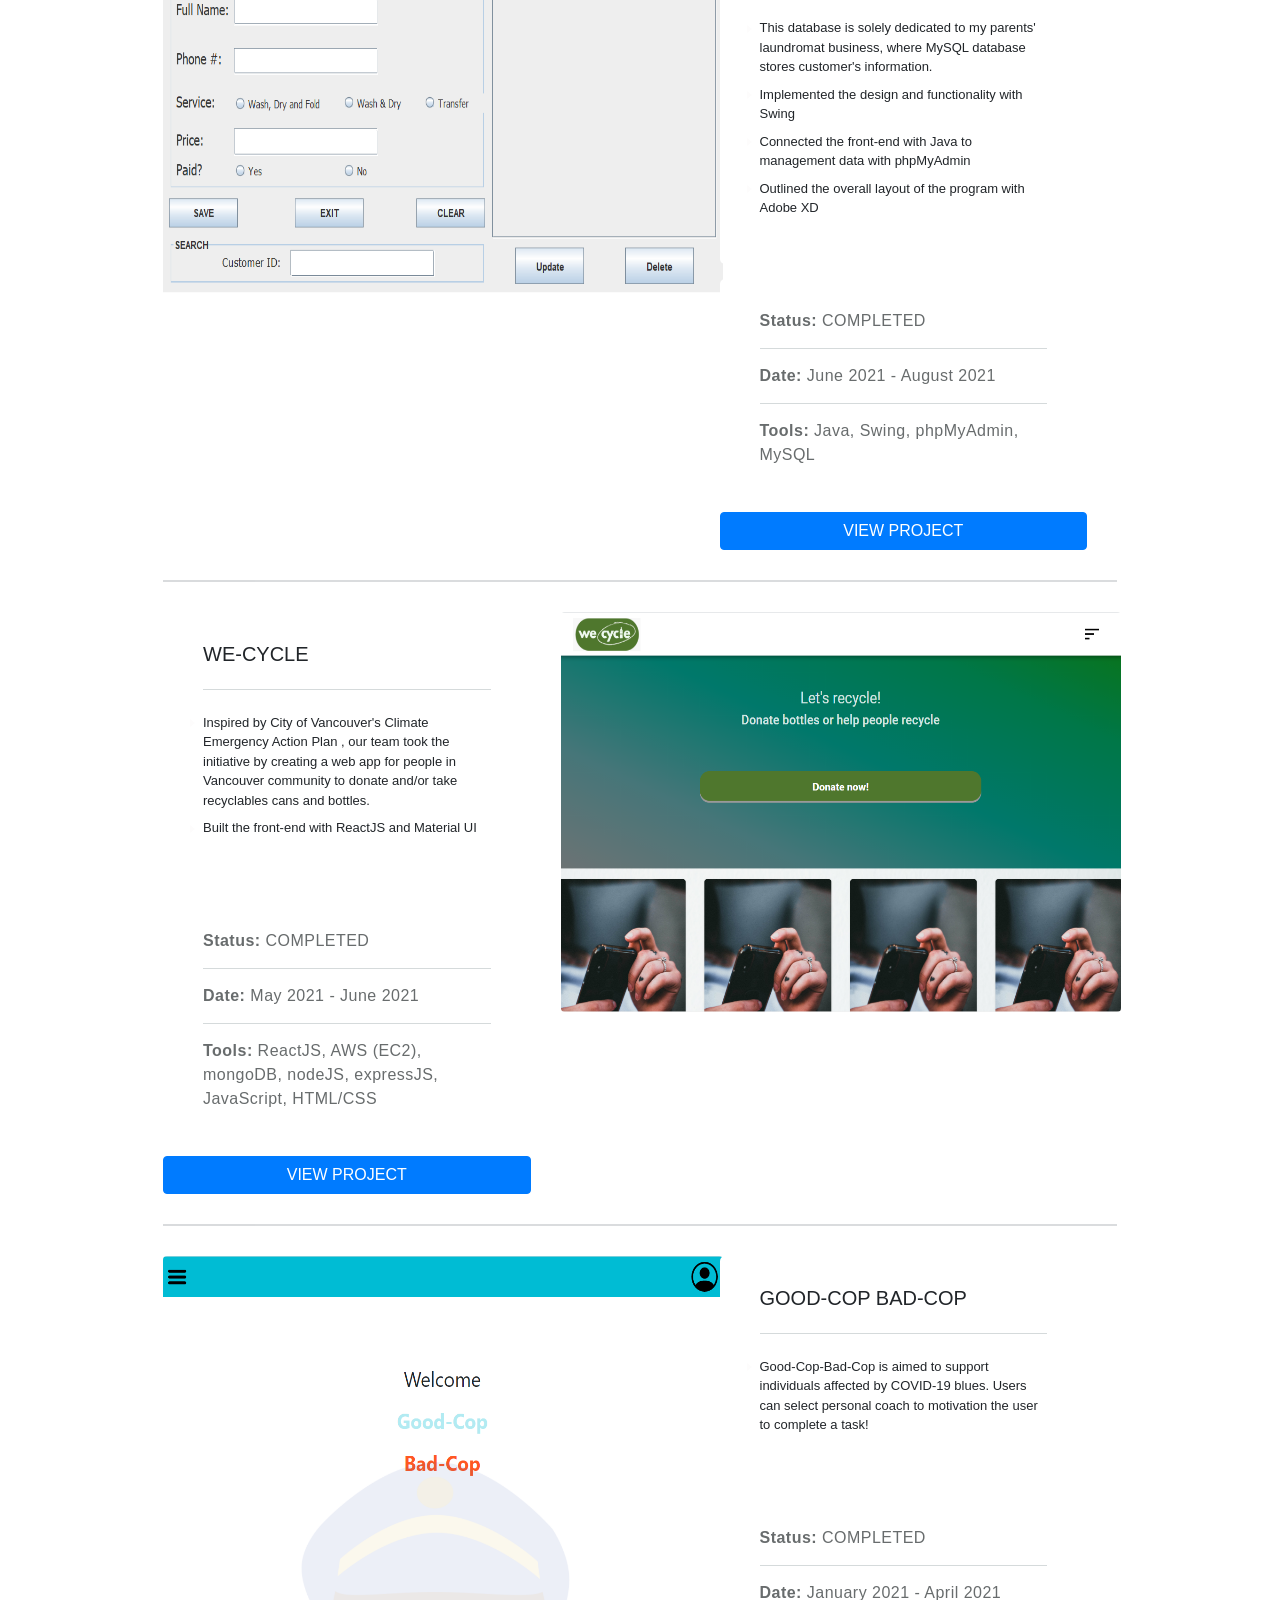
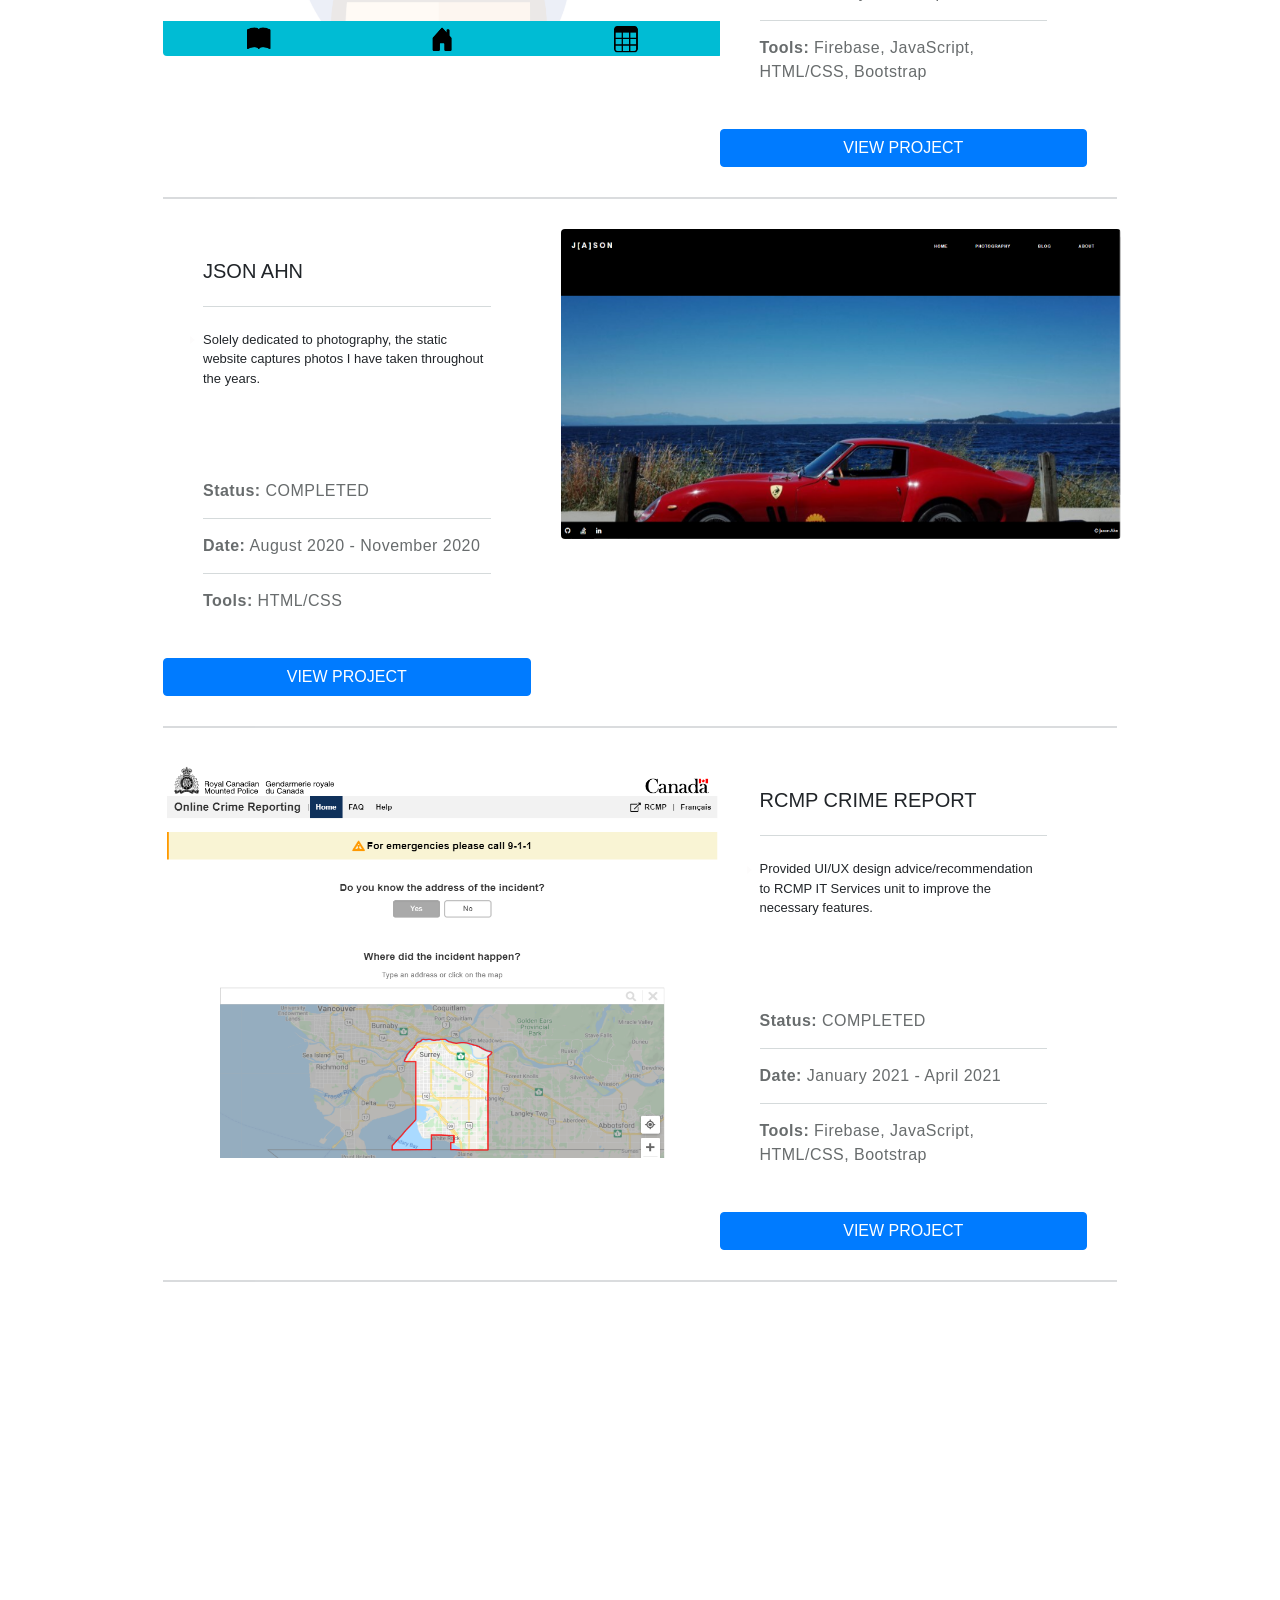
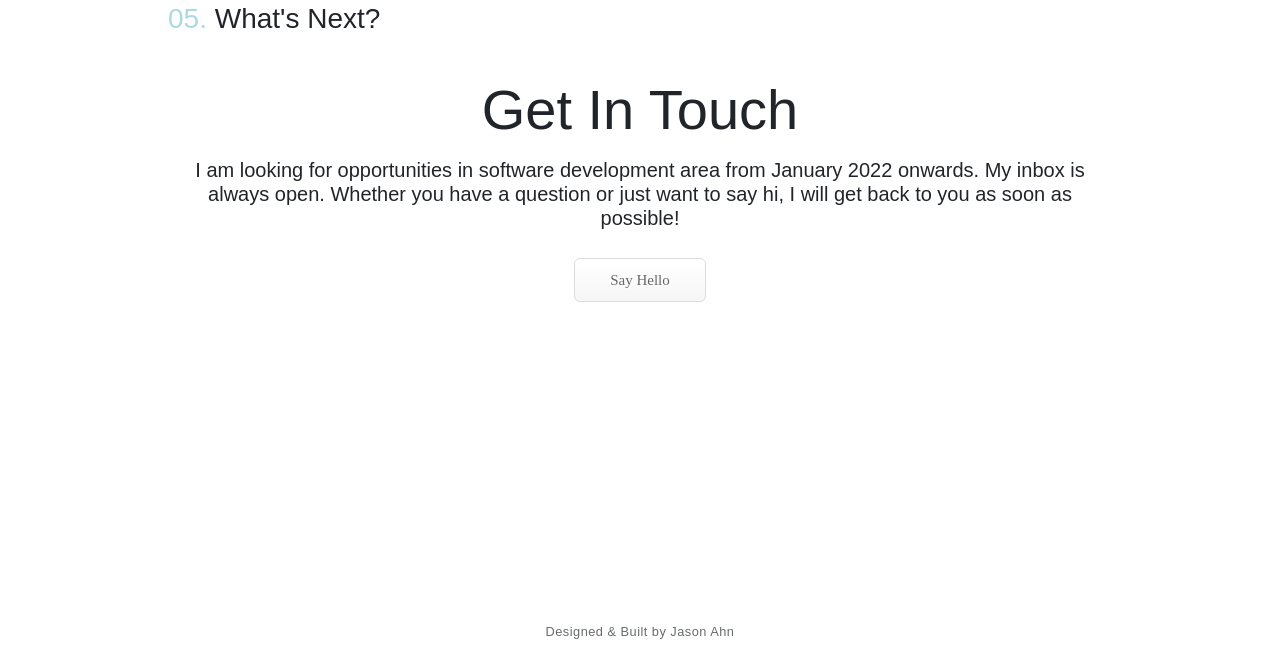
==== commit a4221de6: "update information" ====
--- a/main.html
+++ b/main.html
@@ -112,7 +112,7 @@
                     <h2 class="pricing-header">Programming Languages</h2>
                     <ul class="pricing-features">
                       <li class="pricing-features-item">Java</li>
-                      <li class="pricing-features-item">Python (learning)</li>
+                      <li class="pricing-features-item">Python</li>
                       <li class="pricing-features-item">JavaScript</li>
                       <li class="pricing-features-item">C</li>
                       <li class="pricing-features-item">SQL</li>
@@ -124,10 +124,10 @@
                     <h2 class="pricing-header">Libraries & Framework</h2>
                     <ul class="pricing-features">
                       <li class="pricing-features-item">jQuery</li>
-                      <li class="pricing-features-item">ReactJS</li>
-                      <li class="pricing-features-item">Express.js</li>
-                      <li class="pricing-features-item">Bootstrap</li>
+                      <li class="pricing-features-item">React</li>
+                      <li class="pricing-features-item">Express</li>
                       <li class="pricing-features-item">Django</li>
+                      <li class="pricing-features-item">Angular</li>
                     </ul>
                   </div>
             </div>
@@ -211,9 +211,9 @@
                       <i class="fas fa-briefcase"></i>
                     </div>
                     <div class="cbp_tmlabel wow fadeInRight animated">
-                      <h3>IM Specialist</h3>
+                      <h3>Software Developer (IM/IT Specialist)</h3>
                       <div class="date">
-                        <i class="fa fa-calendar"></i>January 2018 - December 2020
+                        <i class="fa fa-calendar"></i>January 2019 - December 2020
                       </div>
                       <h4><i class="fa fa-flag"></i>RCMP, Information Management + Technology</h4>
                       <ul>
@@ -235,8 +235,8 @@
                       <i class="fas fa-briefcase"></i>
                     </div>
                     <div class="cbp_tmlabel wow fadeInRight animated">
-                      <h3>IT Policy Analyst</h3>
-                      <h4><i class="fa fa-flag"></i>Communications Security Establishment, Ottawa</h4>
+                      <h3>Security Engineer (Policy) (internship)</h3>
+                      <h4><i class="fa fa-flag"></i>National Defence, Ottawa</h4>
                       <div class="date"><i class="fa fa-calendar"></i>January 2018 - August 2018</div>
                       <ul>
                         <li class = "projectParagraph">
@@ -256,9 +256,9 @@
                       <i class="fas fa-briefcase"></i>
                     </div>
                     <div class="cbp_tmlabel wow fadeInRight animated">
-                      <h3>Tech Support Specialist</h3>
-                      <h4><i class="fa fa-flag"></i>Vancouver Community Network</h4>
-                      <div class="date"><i class="fa fa-calendar"></i>January 2020 - December 2020</div>
+                      <h3>Data Analyst (Employer Accounts) (internship)</h3>
+                      <h4><i class="fa fa-flag"></i>Canada Revenue Agency</h4>
+                      <div class="date"><i class="fa fa-calendar"></i>September 2016 - May 2017</div>
                       <ul>
                         <li class = "projectParagraph">
                             Provided technical assistance to clients via in-person, telephone and e-mail for issues related to computer systems, software and hardware offered by Vancouver Community Network.
@@ -276,9 +276,9 @@
                       <i class="fas fa-briefcase"></i>
                     </div>
                     <div class="cbp_tmlabel wow fadeInRight animated">
-                      <h3>Employer Accounts Agent</h3>
+                      <h3>Taxpayer Services Agent (internship)</h3>
                       <h4><i class="fa fa-flag"></i>Canada Revenue Agency</h4>
-                      <div class="date"><i class="fa fa-calendar"></i>September 2016 - May 2017</div>
+                      <div class="date"><i class="fa fa-calendar"></i>September 2014 - December 2014</div>
                       <ul>
                         <li class = "projectParagraph">
                             Assessed financial statements, inquiries and reports to identify and resolve employer accounts that require corrective action and analyzed any tax-related issues in a team
